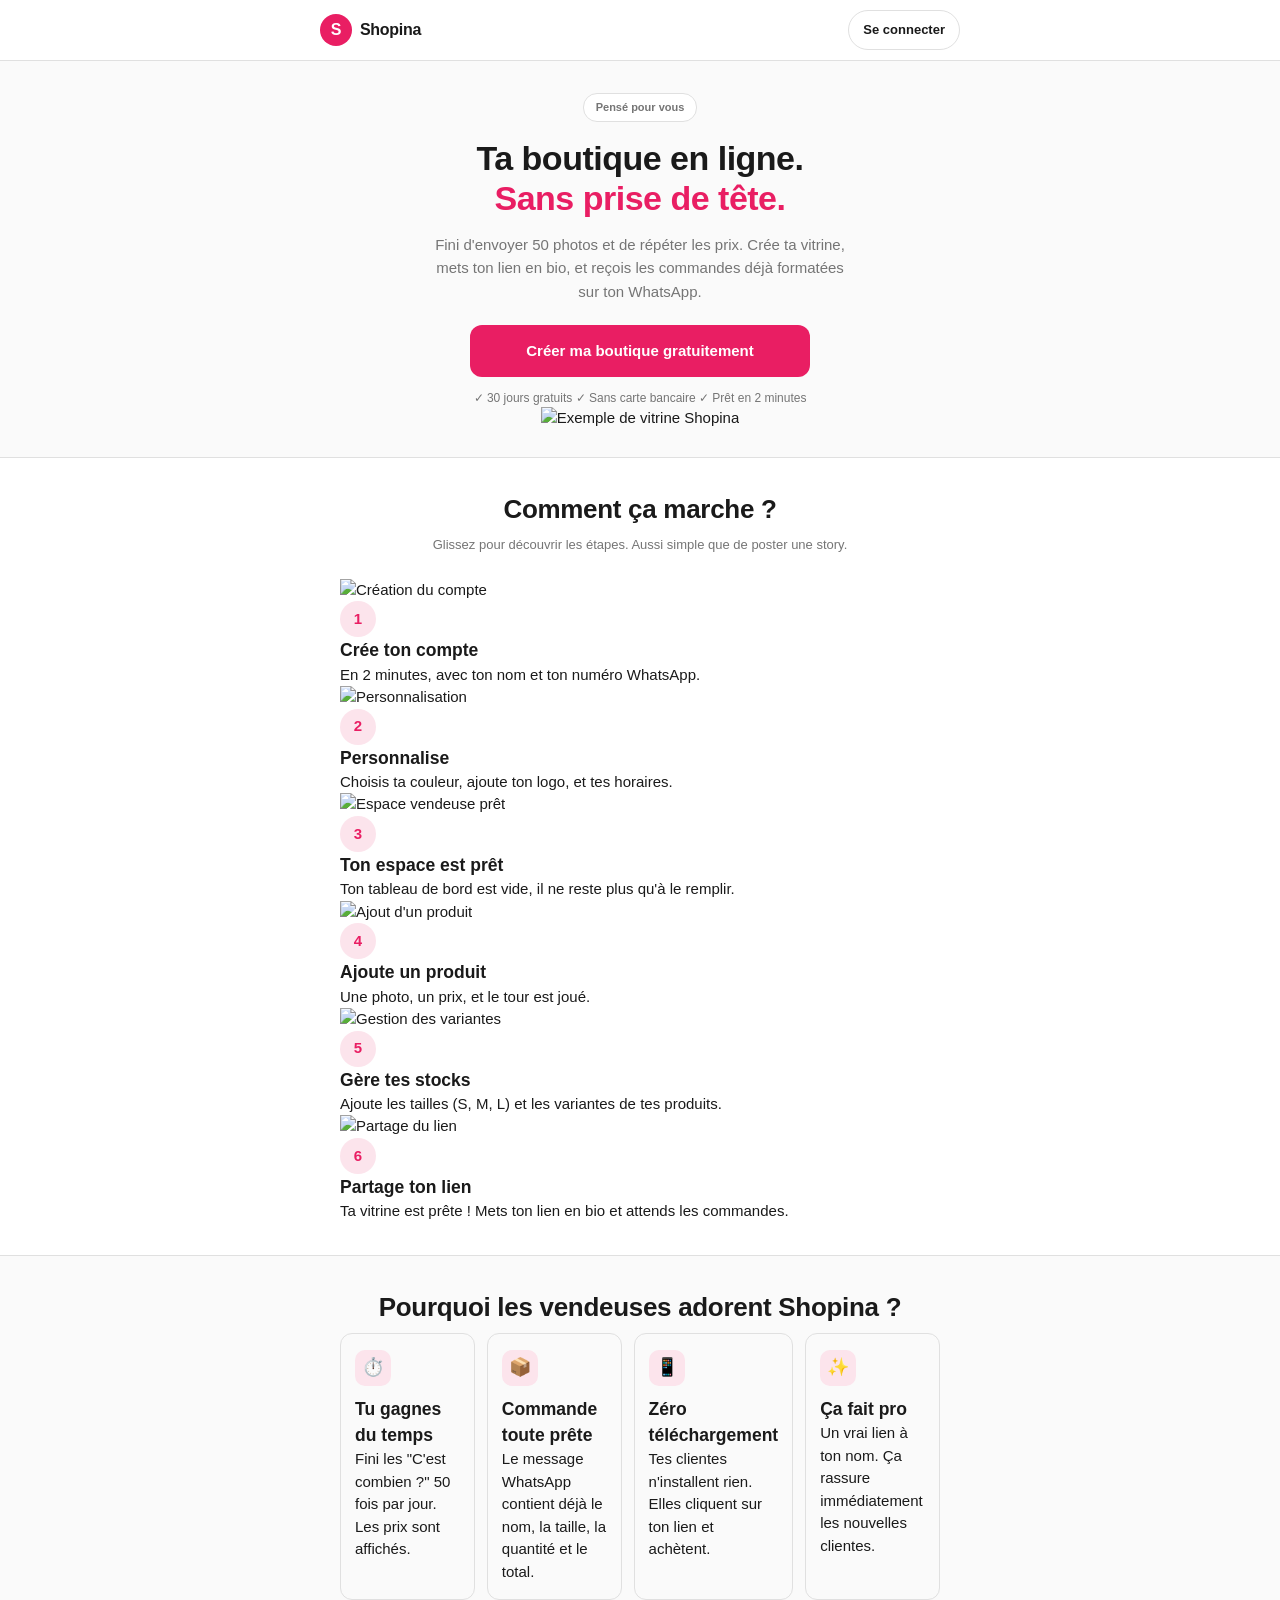
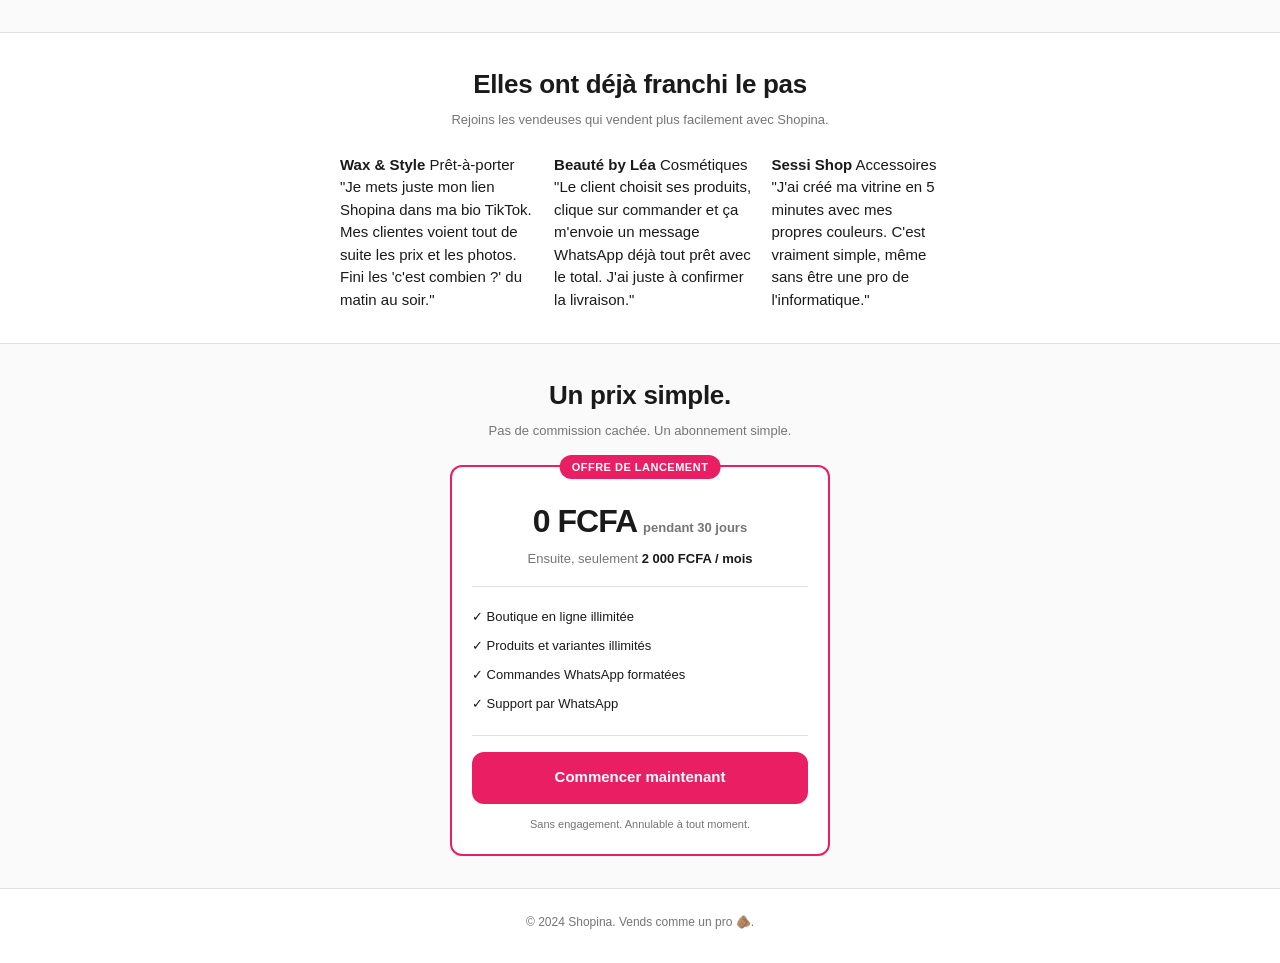
==== index.html @ 3d1ed636 "Refactor index.html for clarity and consistency Updated various sections of the HTML file to improve" ====
<!DOCTYPE html>
<html lang="fr">
<head>
  <!-- SCRIPT DE REDIRECTION : NE PAS TOUCHER, PROTÈGE LES ANCIENS LIENS -->
  <script>
    if (window.location.search.includes('shop=')) {
      window.location.replace('client.html' + window.location.search);
    }
  </script>
  
  <meta charset="UTF-8">
  <meta name="viewport" content="width=device-width, initial-scale=1, viewport-fit=cover">
  <meta name="theme-color" content="#F9F8F6">
  <title>Shopina — Ta boutique en ligne sur WhatsApp</title>
  <meta name="google-site-verification" content="GrciLl0vr4eNi_jHOPbBp3T7UWH2sLDaUTgsWqBG_s8" />
  <meta name="description" content="Crée ta vitrine en 2 minutes. Mets ton lien dans ta bio TikTok, et laisse tes clientes commander directement sur ton WhatsApp.">
  
  <!-- Balises pour l'aperçu WhatsApp -->
  <meta property="og:title" content="Shopina — Ta boutique en ligne sur WhatsApp">
  <meta property="og:description" content="Crée ta vitrine en 2 minutes. Mets ton lien dans ta bio TikTok et reçois tes commandes direct.">
  <meta property="og:image" content="https://cdn.statically.io/gh/atlas290/Shopina.app/main/assets/logo-shopina.jpg">
  <meta property="og:type" content="website">
  
  <link rel="stylesheet" href="css/variables.css">
  <link rel="stylesheet" href="css/global.css">
  <link rel="stylesheet" href="css/accueil.css">
</head>
<body>

  <!-- ============ HEADER ============ -->
  <header class="lp-header">
    <div class="lp-header-inner">
      <a class="lp-brand" href="index.html" aria-label="Shopina — Accueil">
        <span class="lp-brand-logo">S</span>
        <span class="lp-brand-name">Shopina</span>
      </a>
      <a class="lp-login-btn" href="vendeur.html">Se connecter</a>
    </div>
  </header>

  <main>
    <!-- ============ HERO SECTION ============ -->
    <section class="lp-hero">
      <div class="lp-hero-content">
        <span class="lp-hero-badge">Pensé pour vous</span>
        
        <h1 class="lp-hero-title">
          Ta boutique en ligne.<br>
          <span>Sans prise de tête.</span>
        </h1>
        
        <p class="lp-hero-sub">
          Fini d'envoyer 50 photos et de répéter les prix. Crée ta vitrine, mets ton lien en bio, et reçois les commandes déjà formatées sur ton WhatsApp.
        </p>
        
        <div class="lp-hero-actions">
          <a class="lp-cta" href="vendeur.html">Créer ma boutique gratuitement</a>
          <p class="lp-reassurance">
            <span>✓ 30 jours gratuits</span>
            <span>✓ Sans carte bancaire</span>
            <span>✓ Prêt en 2 minutes</span>
          </p>
        </div>
      </div>
      
      <!-- IMAGE DU HÉROS (La vitrine finale côté client) -->
      <div class="lp-hero-image-wrapper">
        <img src="assets/capture-hero.png" alt="Exemple de vitrine Shopina" class="lp-hero-image">
      </div>
    </section>

    <!-- ============ COMMENT ÇA MARCHE (CARROUSEL) ============ -->
    <section class="lp-section lp-section-alt">
      <h2 class="lp-section-title">Comment ça marche ?</h2>
      <p class="lp-section-sub">Glissez pour découvrir les étapes. Aussi simple que de poster une story.</p>

      <div class="lp-carousel">
        
        <!-- Étape 1 -->
        <div class="lp-carousel-card">
          <div class="lp-carousel-img">
            <img src="assets/capture-etape1.png" alt="Création du compte">
          </div>
          <div class="lp-carousel-text">
            <div class="lp-step-num">1</div>
            <h3>Crée ton compte</h3>
            <p>En 2 minutes, avec ton nom et ton numéro WhatsApp.</p>
          </div>
        </div>

        <!-- Étape 2 -->
        <div class="lp-carousel-card">
          <div class="lp-carousel-img">
            <img src="assets/capture-etape2.png" alt="Personnalisation">
          </div>
          <div class="lp-carousel-text">
            <div class="lp-step-num">2</div>
            <h3>Personnalise</h3>
            <p>Choisis ta couleur, ajoute ton logo, et tes horaires.</p>
          </div>
        </div>

        <!-- Étape 3 -->
        <div class="lp-carousel-card">
          <div class="lp-carousel-img">
            <img src="assets/capture-etape3.png" alt="Espace vendeuse prêt">
          </div>
          <div class="lp-carousel-text">
            <div class="lp-step-num">3</div>
            <h3>Ton espace est prêt</h3>
            <p>Ton tableau de bord est vide, il ne reste plus qu'à le remplir.</p>
          </div>
        </div>

        <!-- Étape 4 -->
        <div class="lp-carousel-card">
          <div class="lp-carousel-img">
            <img src="assets/capture-etape4.png" alt="Ajout d'un produit">
          </div>
          <div class="lp-carousel-text">
            <div class="lp-step-num">4</div>
            <h3>Ajoute un produit</h3>
            <p>Une photo, un prix, et le tour est joué.</p>
          </div>
        </div>

        <!-- Étape 5 -->
        <div class="lp-carousel-card">
          <div class="lp-carousel-img">
            <img src="assets/capture-etape5.png" alt="Gestion des variantes">
          </div>
          <div class="lp-carousel-text">
            <div class="lp-step-num">5</div>
            <h3>Gère tes stocks</h3>
            <p>Ajoute les tailles (S, M, L) et les variantes de tes produits.</p>
          </div>
        </div>

        <!-- Étape 6 -->
        <div class="lp-carousel-card">
          <div class="lp-carousel-img">
            <img src="assets/capture-etape6.png" alt="Partage du lien">
          </div>
          <div class="lp-carousel-text">
            <div class="lp-step-num">6</div>
            <h3>Partage ton lien</h3>
            <p>Ta vitrine est prête ! Mets ton lien en bio et attends les commandes.</p>
          </div>
        </div>

      </div>
    </section>

    <!-- ============ AVANTAGES ============ -->
    <section class="lp-section">
      <h2 class="lp-section-title">Pourquoi les vendeuses adorent Shopina ?</h2>
      
      <div class="lp-features">
        <div class="lp-feature">
          <div class="lp-feature-icon">⏱️</div>
          <h3>Tu gagnes du temps</h3>
          <p>Fini les "C'est combien ?" 50 fois par jour. Les prix sont affichés.</p>
        </div>
        <div class="lp-feature">
          <div class="lp-feature-icon">📦</div>
          <h3>Commande toute prête</h3>
          <p>Le message WhatsApp contient déjà le nom, la taille, la quantité et le total.</p>
        </div>
        <div class="lp-feature">
          <div class="lp-feature-icon">📱</div>
          <h3>Zéro téléchargement</h3>
          <p>Tes clientes n'installent rien. Elles cliquent sur ton lien et achètent.</p>
        </div>
        <div class="lp-feature">
          <div class="lp-feature-icon">✨</div>
          <h3>Ça fait pro</h3>
          <p>Un vrai lien à ton nom. Ça rassure immédiatement les nouvelles clientes.</p>
        </div>
      </div>
    </section>

    <!-- ============ PREUVE SOCIALE (AVIS STYLE BULLE) ============ -->
    <section class="lp-section lp-section-alt">
      <h2 class="lp-section-title">Elles ont déjà franchi le pas</h2>
      <p class="lp-section-sub">Rejoins les vendeuses qui vendent plus facilement avec Shopina.</p>

      <div class="lp-testimonials">
        <!-- Avis 1 -->
        <div class="lp-chat-bubble">
          <div class="lp-chat-header">
            <strong>Wax & Style</strong>
            <span>Prêt-à-porter</span>
          </div>
          <p class="lp-chat-text">"Je mets juste mon lien Shopina dans ma bio TikTok. Mes clientes voient tout de suite les prix et les photos. Fini les 'c'est combien ?' du matin au soir."</p>
        </div>

        <!-- Avis 2 -->
        <div class="lp-chat-bubble">
          <div class="lp-chat-header">
            <strong>Beauté by Léa</strong>
            <span>Cosmétiques</span>
          </div>
          <p class="lp-chat-text">"Le client choisit ses produits, clique sur commander et ça m'envoie un message WhatsApp déjà tout prêt avec le total. J'ai juste à confirmer la livraison."</p>
        </div>

        <!-- Avis 3 -->
        <div class="lp-chat-bubble">
          <div class="lp-chat-header">
            <strong>Sessi Shop</strong>
            <span>Accessoires</span>
          </div>
          <p class="lp-chat-text">"J'ai créé ma vitrine en 5 minutes avec mes propres couleurs. C'est vraiment simple, même sans être une pro de l'informatique."</p>
        </div>
      </div>
    </section>

    <!-- ============ TARIFS ============ -->
    <section class="lp-section">
      <h2 class="lp-section-title">Un prix simple.</h2>
      <p class="lp-section-sub">Pas de commission cachée. Un abonnement simple.</p>

      <div class="lp-pricing">
        <div class="lp-pricing-badge">Offre de lancement</div>
        <div class="lp-pricing-price">
          <span class="lp-pricing-amount">0 FCFA</span>
          <span class="lp-pricing-period">pendant 30 jours</span>
        </div>
        <p class="lp-pricing-then">Ensuite, seulement <strong>2 000 FCFA / mois</strong></p>

        <ul class="lp-pricing-list">
          <li>✓ Boutique en ligne illimitée</li>
          <li>✓ Produits et variantes illimités</li>
          <li>✓ Commandes WhatsApp formatées</li>
          <li>✓ Support par WhatsApp</li>
        </ul>

        <a class="lp-cta" href="vendeur.html">Commencer maintenant</a>
        <p class="lp-pricing-note">Sans engagement. Annulable à tout moment.</p>
      </div>
    </section>

  </main>

  <!-- ============ FOOTER ============ -->
  <footer class="lp-footer">
    <p class="lp-footer-text">© 2024 Shopina. Vends comme un pro 🫵🏽.</p>
  </footer>

</body>
</html>
---- css/variables.css ----
/* ============================================================
   Shopina — variables.css
   Palettes, thème clair / sombre, typographie et design tokens
   ============================================================ */

:root {
  /* ---------------- PALETTES (8 couleurs) ---------------- */
  --palette-rose:        #E91E63;
  --palette-rose-soft:   #FCE4EC;

  --palette-blue:        #2196F3;
  --palette-blue-soft:   #E3F2FD;

  --palette-green:       #4CAF50;
  --palette-green-soft:  #E8F5E9;

  --palette-purple:      #9C27B0;
  --palette-purple-soft: #F3E5F5;

  --palette-orange:      #FF9800;
  --palette-orange-soft: #FFF3E0;

  --palette-turquoise:   #00BCD4;
  --palette-turquoise-soft: #E0F7FA;

  --palette-red:         #F44336;
  --palette-red-soft:    #FFEBEE;

  --palette-indigo:      #3F51B5;
  --palette-indigo-soft: #E8EAF6;

  /* ---------------- ACCENT PAR DÉFAUT (Rose) ---------------- */
  --accent:      var(--palette-rose);
  --accent-soft: var(--palette-rose-soft);

  /* ---------------- MODE CLAIR ---------------- */
  --bg-main:      #FAFAFA;
  --bg-card:      #FFFFFF;
  --text-main:    #1A1A1A;
  --text-muted:   #757575;
  --border-color: #E0E0E0;
  --danger:       #F44336;
  --success:      #4CAF50;

  /* ---------------- TYPOGRAPHIE ---------------- */
  --font-main: -apple-system, BlinkMacSystemFont, "Segoe UI",
               Roboto, Helvetica, Arial, sans-serif;

  /* ---------------- DESIGN ---------------- */
  --radius: 12px;
  --shadow: 0 1px 3px rgba(0, 0, 0, 0.08),
            0 1px 2px rgba(0, 0, 0, 0.04);
}

/* ============================================================
   MODE SOMBRE
   ============================================================ */
@media (prefers-color-scheme: dark) {
  :root {
    /* ---------------- SURFACES ---------------- */
    --bg-main:      #121212;
    --bg-card:      #1E1E1E;
    --text-main:    #F5F5F5;
    --text-muted:   #A0A0A0;
    --border-color: #333333;

    /* ---------------- SÉMANTIQUE ---------------- */
    --danger:  #E57373;
    --success: #81C784;

    /* ---------------- OMBRES ---------------- */
    --shadow: 0 1px 3px rgba(0, 0, 0, 0.40),
              0 1px 2px rgba(0, 0, 0, 0.30);

    /* ---------------- PALETTES ÉCLAIRCIES ----------------
       Les couleurs de base sont adoucies pour ressortir sur fond
       sombre, et les variantes "soft" deviennent des teintes
       foncées teintées (utilisables comme surfaces d'accent).
    ------------------------------------------------------- */
    --palette-rose:           #F06292;
    --palette-rose-soft:      #4A1F2C;

    --palette-blue:           #64B5F6;
    --palette-blue-soft:      #1A2E4A;

    --palette-green:          #81C784;
    --palette-green-soft:     #1E3A22;

    --palette-purple:         #BA68C8;
    --palette-purple-soft:    #38203E;

    --palette-orange:         #FFB74D;
    --palette-orange-soft:    #3E2A12;

    --palette-turquoise:      #4DD0E1;
    --palette-turquoise-soft: #103A40;

    --palette-red:            #E57373;
    --palette-red-soft:       #4A1E1E;

    --palette-indigo:         #7986CB;
    --palette-indigo-soft:    #1E2340;

    /* Accent par défaut : Rose éclairci */
    --accent:      var(--palette-rose);
    --accent-soft: var(--palette-rose-soft);
  }
}
/* ============================================================
   Shopina — variables.css
   Palettes (12), thème clair / sombre, typographie et design tokens
   ============================================================ */

:root {
  /* ---------------- PALETTES (12 couleurs) ---------------- */
  --palette-rose:        #E91E63;
  --palette-rose-soft:   #FCE4EC;

  --palette-blue:        #2196F3;
  --palette-blue-soft:   #E3F2FD;

  --palette-green:       #4CAF50;
  --palette-green-soft:  #E8F5E9;

  --palette-purple:      #9C27B0;
  --palette-purple-soft: #F3E5F5;

  --palette-orange:      #FF9800;
  --palette-orange-soft: #FFF3E0;

  --palette-turquoise:   #00BCD4;
  --palette-turquoise-soft: #E0F7FA;

  --palette-red:         #F44336;
  --palette-red-soft:    #FFEBEE;

  --palette-indigo:      #3F51B5;
  --palette-indigo-soft: #E8EAF6;

  /* --- Nouvelles palettes --- */
  --palette-yellow:      #FFEB3B;
  --palette-yellow-soft: #FFFDE7;

  --palette-brown:       #795548;
  --palette-brown-soft:  #EFEBE9;

  --palette-cyan:        #00BCD4;
  --palette-cyan-soft:   #E0F7FA;

  --palette-gray:        #607D8B;
  --palette-gray-soft:   #ECEFF1;

  /* ---------------- ACCENT PAR DÉFAUT (Rose) ---------------- */
  --accent:      var(--palette-rose);
  --accent-soft: var(--palette-rose-soft);

  /* ---------------- MODE CLAIR ---------------- */
  --bg-main:      #FAFAFA;
  --bg-card:      #FFFFFF;
  --text-main:    #1A1A1A;
  --text-muted:   #757575;
  --border-color: #E0E0E0;
  --danger:       #F44336;
  --success:      #4CAF50;

  /* ---------------- TYPOGRAPHIE ---------------- */
  --font-main: -apple-system, BlinkMacSystemFont, "Segoe UI",
               Roboto, Helvetica, Arial, sans-serif;

  /* ---------------- DESIGN ---------------- */
  --radius: 12px;
  --shadow: 0 1px 3px rgba(0, 0, 0, 0.08),
            0 1px 2px rgba(0, 0, 0, 0.04);
}

/* ============================================================
   MODE SOMBRE
   ============================================================ */
@media (prefers-color-scheme: dark) {
  :root {
    --bg-main:      #121212;
    --bg-card:      #1E1E1E;
    --text-main:    #F5F5F5;
    --text-muted:   #A0A0A0;
    --border-color: #333333;

    --danger:  #E57373;
    --success: #81C784;

    --shadow: 0 1px 3px rgba(0, 0, 0, 0.40),
              0 1px 2px rgba(0, 0, 0, 0.30);

    /* Palettes éclaircies */
    --palette-rose:           #F06292;
    --palette-rose-soft:      #4A1F2C;

    --palette-blue:           #64B5F6;
    --palette-blue-soft:      #1A2E4A;

    --palette-green:          #81C784;
    --palette-green-soft:     #1E3A22;

    --palette-purple:         #BA68C8;
    --palette-purple-soft:    #38203E;

    --palette-orange:         #FFB74D;
    --palette-orange-soft:    #3E2A12;

    --palette-turquoise:      #4DD0E1;
    --palette-turquoise-soft: #103A40;

    --palette-red:            #E57373;
    --palette-red-soft:       #4A1E1E;

    --palette-indigo:         #7986CB;
    --palette-indigo-soft:    #1E2340;

    --palette-yellow:         #FFF176;
    --palette-yellow-soft:    #3E3A1A;

    --palette-brown:          #A1887F;
    --palette-brown-soft:     #3A2E28;

    --palette-cyan:           #4DD0E1;
    --palette-cyan-soft:      #103A40;

    --palette-gray:           #90A4AE;
    --palette-gray-soft:      #263238;

    --accent:      var(--palette-rose);
    --accent-soft: var(--palette-rose-soft);
  }
}
---- css/global.css ----
/* ============================================================
   Shopina — global.css
   Reset, styles de base, boutons et cartes
   ============================================================ */

/* ---------------- RESET ---------------- */
*,
*::before,
*::after {
  margin: 0;
  padding: 0;
  box-sizing: border-box;
  -webkit-tap-highlight-color: transparent;
}

html {
  -webkit-text-size-adjust: 100%;
  text-size-adjust: 100%;
}

/* ---------------- BODY ---------------- */
body {
  font-family: var(--font-main);
  font-size: 15px;
  line-height: 1.5;
  background-color: var(--bg-main);
  color: var(--text-main);
  min-height: 100vh;
  -webkit-font-smoothing: antialiased;
  -moz-osx-font-smoothing: grayscale;
  transition: background-color 0.25s ease, color 0.25s ease;
}

/* ---------------- LIENS ---------------- */
a {
  color: var(--accent);
  text-decoration: none;
  transition: opacity 0.15s ease;
}

a:active {
  opacity: 0.7;
}

/* ---------------- BOUTONS (base) ---------------- */
button {
  font-family: inherit;
  font-size: inherit;
  font-weight: inherit;
  line-height: inherit;
  color: inherit;
  background: none;
  border: none;
  padding: 0;
  margin: 0;
  cursor: pointer;
  -webkit-appearance: none;
  appearance: none;
}

button:disabled {
  cursor: not-allowed;
  opacity: 0.55;
}

/* ---------------- BOUTON PRIMAIRE ---------------- */
.btn-primary {
  display: flex;
  align-items: center;
  justify-content: center;
  width: 100%;
  min-height: 48px;
  padding: 12px 20px;
  border: none;
  border-radius: var(--radius);
  background-color: var(--accent);
  color: #FFFFFF;
  font-size: 15px;
  font-weight: 700;
  text-align: center;
  cursor: pointer;
  transition: transform 0.15s ease, opacity 0.15s ease;
}

.btn-primary:active {
  transform: scale(0.98);
  opacity: 0.9;
}

.btn-primary:disabled {
  background-color: var(--border-color);
  color: var(--text-muted);
  transform: none;
  opacity: 0.7;
}

/* ---------------- BOUTON SECONDAIRE ---------------- */
.btn-secondary {
  display: flex;
  align-items: center;
  justify-content: center;
  width: 100%;
  min-height: 48px;
  padding: 12px 20px;
  border: 1px solid var(--border-color);
  border-radius: var(--radius);
  background-color: transparent;
  color: var(--text-main);
  font-size: 15px;
  font-weight: 600;
  text-align: center;
  cursor: pointer;
  transition: background-color 0.15s ease, border-color 0.15s ease;
}

.btn-secondary:active {
  background-color: var(--bg-main);
}

.btn-secondary:disabled {
  color: var(--text-muted);
  cursor: not-allowed;
}

/* ---------------- CARTE ---------------- */
.card {
  background-color: var(--bg-card);
  border: 1px solid var(--border-color);
  border-radius: var(--radius);
  box-shadow: var(--shadow);
  padding: 16px;
  transition: background-color 0.25s ease, border-color 0.25s ease;
}
---- css/accueil.css ----
/* ============================================================
   Shopina — accueil.css
   Landing page publique (mobile-first)
   ============================================================ */

body {
  background: var(--bg-main);
}

/* ---------------- HEADER ---------------- */
.lp-header {
  position: sticky;
  top: 0;
  z-index: 20;
  background: var(--bg-card);
  border-bottom: 1px solid var(--border-color);
  padding: 10px 16px;
  padding-top: calc(10px + env(safe-area-inset-top));
}

.lp-header-inner {
  display: flex;
  align-items: center;
  justify-content: space-between;
  gap: 12px;
  max-width: 640px;
  margin: 0 auto;
}

.lp-brand {
  display: flex;
  align-items: center;
  gap: 8px;
  color: var(--text-main);
  text-decoration: none;
}

.lp-brand-logo {
  width: 32px;
  height: 32px;
  border-radius: 50%;
  background: var(--accent);
  color: #fff;
  display: flex;
  align-items: center;
  justify-content: center;
  font-size: 16px;
  font-weight: 800;
}

.lp-brand-name {
  font-size: 16px;
  font-weight: 800;
  letter-spacing: -0.3px;
}

.lp-login-btn {
  display: inline-flex;
  align-items: center;
  justify-content: center;
  min-height: 40px;
  padding: 0 14px;
  border-radius: 20px;
  border: 1px solid var(--border-color);
  background: var(--bg-card);
  color: var(--text-main);
  font-size: 13px;
  font-weight: 600;
  text-decoration: none;
  transition: background 0.15s ease;
}

.lp-login-btn:active {
  background: var(--bg-main);
}

/* ---------------- HERO ---------------- */
.lp-hero {
  padding: 32px 20px 28px;
  text-align: center;
  max-width: 640px;
  margin: 0 auto;
}

.lp-hero-badge {
  display: inline-block;
  font-size: 11px;
  font-weight: 600;
  color: var(--text-muted);
  background: var(--bg-card);
  border: 1px solid var(--border-color);
  padding: 5px 12px;
  border-radius: 14px;
  margin-bottom: 16px;
}

.lp-hero-title {
  font-size: 28px;
  line-height: 1.2;
  font-weight: 800;
  color: var(--text-main);
  letter-spacing: -0.5px;
  margin-bottom: 14px;
}

.lp-hero-title span {
  color: var(--accent);
}

.lp-hero-sub {
  font-size: 15px;
  line-height: 1.55;
  color: var(--text-muted);
  margin-bottom: 22px;
  max-width: 420px;
  margin-left: auto;
  margin-right: auto;
}

.lp-cta {
  display: flex;
  align-items: center;
  justify-content: center;
  width: 100%;
  max-width: 340px;
  min-height: 52px;
  margin: 0 auto;
  padding: 0 22px;
  border-radius: var(--radius);
  background: var(--accent);
  color: #fff;
  font-size: 15px;
  font-weight: 700;
  text-decoration: none;
  text-align: center;
  transition: transform 0.15s ease, opacity 0.15s ease;
}

.lp-cta:active {
  transform: scale(0.98);
  opacity: 0.92;
}

.lp-reassurance {
  font-size: 12px;
  color: var(--text-muted);
  margin-top: 12px;
  line-height: 1.5;
}

/* ---------------- SECTIONS ---------------- */
.lp-section {
  padding: 32px 20px;
  max-width: 640px;
  margin: 0 auto;
}

.lp-section-alt {
  background: var(--bg-card);
  border-top: 1px solid var(--border-color);
  border-bottom: 1px solid var(--border-color);
  max-width: none;
  padding-left: max(20px, calc(50% - 300px));
  padding-right: max(20px, calc(50% - 300px));
}

.lp-section-title {
  font-size: 22px;
  font-weight: 800;
  color: var(--text-main);
  letter-spacing: -0.3px;
  text-align: center;
  margin-bottom: 6px;
}

.lp-section-sub {
  font-size: 13px;
  color: var(--text-muted);
  text-align: center;
  margin-bottom: 24px;
  line-height: 1.5;
}

/* ---------------- COMMENT ÇA MARCHE ---------------- */
.lp-steps {
  list-style: none;
  display: flex;
  flex-direction: column;
  gap: 14px;
}

.lp-step {
  display: flex;
  align-items: flex-start;
  gap: 14px;
  background: var(--bg-card);
  border: 1px solid var(--border-color);
  border-radius: var(--radius);
  padding: 16px;
}

.lp-step-num {
  flex: 0 0 36px;
  width: 36px;
  height: 36px;
  border-radius: 50%;
  background: var(--accent-soft);
  color: var(--accent);
  display: flex;
  align-items: center;
  justify-content: center;
  font-size: 15px;
  font-weight: 800;
}

.lp-step-title {
  font-size: 15px;
  font-weight: 700;
  color: var(--text-main);
  margin-bottom: 3px;
}

.lp-step-desc {
  font-size: 13px;
  line-height: 1.5;
  color: var(--text-muted);
}

/* ---------------- AVANTAGES ---------------- */
.lp-features {
  display: grid;
  grid-template-columns: repeat(2, 1fr);
  gap: 12px;
}

.lp-feature {
  background: var(--bg-main);
  border: 1px solid var(--border-color);
  border-radius: var(--radius);
  padding: 16px 14px;
}

.lp-feature-icon {
  width: 36px;
  height: 36px;
  border-radius: 10px;
  background: var(--accent-soft);
  display: flex;
  align-items: center;
  justify-content: center;
  font-size: 18px;
  margin-bottom: 10px;
}

.lp-feature-title {
  font-size: 14px;
  font-weight: 800;
  color: var(--text-main);
  margin-bottom: 4px;
  line-height: 1.25;
}

.lp-feature-desc {
  font-size: 12px;
  line-height: 1.5;
  color: var(--text-muted);
}

/* ---------------- TARIFS ---------------- */
.lp-pricing {
  background: var(--bg-card);
  border: 2px solid var(--accent);
  border-radius: var(--radius);
  padding: 22px 20px;
  text-align: center;
  max-width: 380px;
  margin: 0 auto;
  position: relative;
}

.lp-pricing-badge {
  position: absolute;
  top: -12px;
  left: 50%;
  transform: translateX(-50%);
  background: var(--accent);
  color: #fff;
  font-size: 11px;
  font-weight: 700;
  padding: 4px 12px;
  border-radius: 12px;
  text-transform: uppercase;
  letter-spacing: 0.5px;
}

.lp-pricing-price {
  display: flex;
  align-items: baseline;
  justify-content: center;
  gap: 6px;
  margin: 8px 0 4px;
}

.lp-pricing-amount {
  font-size: 32px;
  font-weight: 800;
  color: var(--text-main);
  letter-spacing: -1px;
}

.lp-pricing-period {
  font-size: 13px;
  color: var(--text-muted);
  font-weight: 600;
}

.lp-pricing-then {
  font-size: 13px;
  color: var(--text-muted);
  margin-bottom: 18px;
}

.lp-pricing-then strong {
  color: var(--text-main);
  font-weight: 800;
}

.lp-pricing-list {
  list-style: none;
  text-align: left;
  padding: 16px 0;
  margin-bottom: 16px;
  border-top: 1px solid var(--border-color);
  border-bottom: 1px solid var(--border-color);
}

.lp-pricing-list li {
  font-size: 13px;
  color: var(--text-main);
  line-height: 1.6;
  padding: 4px 0;
}

.lp-pricing-note {
  font-size: 11px;
  color: var(--text-muted);
  margin-top: 12px;
}

/* ---------------- CTA FINAL ---------------- */
.lp-final-cta {
  background: var(--accent);
  color: #fff;
  padding: 36px 20px;
  text-align: center;
  max-width: none;
}

.lp-final-cta h2 {
  font-size: 22px;
  font-weight: 800;
  line-height: 1.25;
  letter-spacing: -0.3px;
  margin-bottom: 8px;
}

.lp-final-cta p {
  font-size: 14px;
  opacity: 0.92;
  line-height: 1.5;
  margin-bottom: 20px;
  max-width: 340px;
  margin-left: auto;
  margin-right: auto;
}

.lp-cta-inverse {
  background: #fff;
  color: var(--accent);
}

/* ---------------- FOOTER ---------------- */
.lp-footer {
  background: var(--bg-card);
  border-top: 1px solid var(--border-color);
  padding: 24px 20px;
  padding-bottom: calc(24px + env(safe-area-inset-bottom));
  text-align: center;
}

.lp-footer-text {
  font-size: 12px;
  color: var(--text-muted);
  margin-bottom: 8px;
}

.lp-footer-link {
  font-size: 12px;
  font-weight: 600;
  color: var(--accent);
  text-decoration: none;
}

.lp-footer-link:active {
  opacity: 0.7;
}

/* ---------------- RESPONSIVE (tablette/desktop) ---------------- */
@media (min-width: 600px) {
  .lp-hero-title {
    font-size: 34px;
  }
  .lp-section-title {
    font-size: 26px;
  }
  .lp-features {
    grid-template-columns: repeat(4, 1fr);
  }
  .lp-final-cta h2 {
    font-size: 26px;
  }
}

/* ---------------- PREUVE SOCIALE (AVIS) ---------------- */
.lp-testimonials {
  display: flex;
  flex-direction: column;
  gap: 16px;
  max-width: 800px;
  margin: 0 auto;
}

@media (min-width: 768px) {
  .lp-testimonials {
    flex-direction: row;
  }
}

.lp-testimonial-card {
  flex: 1;
  background: var(--bg-card);
  border: 1px solid var(--border-color);
  border-radius: var(--radius);
  padding: 24px;
  display: flex;
  flex-direction: column;
}

.lp-stars {
  color: #FFB300; /* Couleur or pour les étoiles */
  font-size: 16px;
  letter-spacing: 2px;
  margin-bottom: 12px;
}

.lp-testimonial-text {
  font-size: 14px;
  line-height: 1.6;
  color: var(--text-main);
  font-style: italic;
  margin-bottom: 24px;
  flex: 1; /* Pousse l'auteur vers le bas */
}

.lp-testimonial-author {
  display: flex;
  align-items: center;
  gap: 12px;
  border-top: 1px solid var(--border-color);
  padding-top: 16px;
}

.lp-author-avatar {
  width: 40px;
  height: 40px;
  border-radius: 50%;
  color: #fff;
  display: flex;
  align-items: center;
  justify-content: center;
  font-weight: 700;
  font-family: var(--font-heading);
}

.lp-author-info {
  display: flex;
  flex-direction: column;
}

.lp-author-info strong {
  font-size: 14px;
  color: var(--text-main);
}

.lp-author-info span {
  font-size: 11px;
  color: var(--text-muted);
}
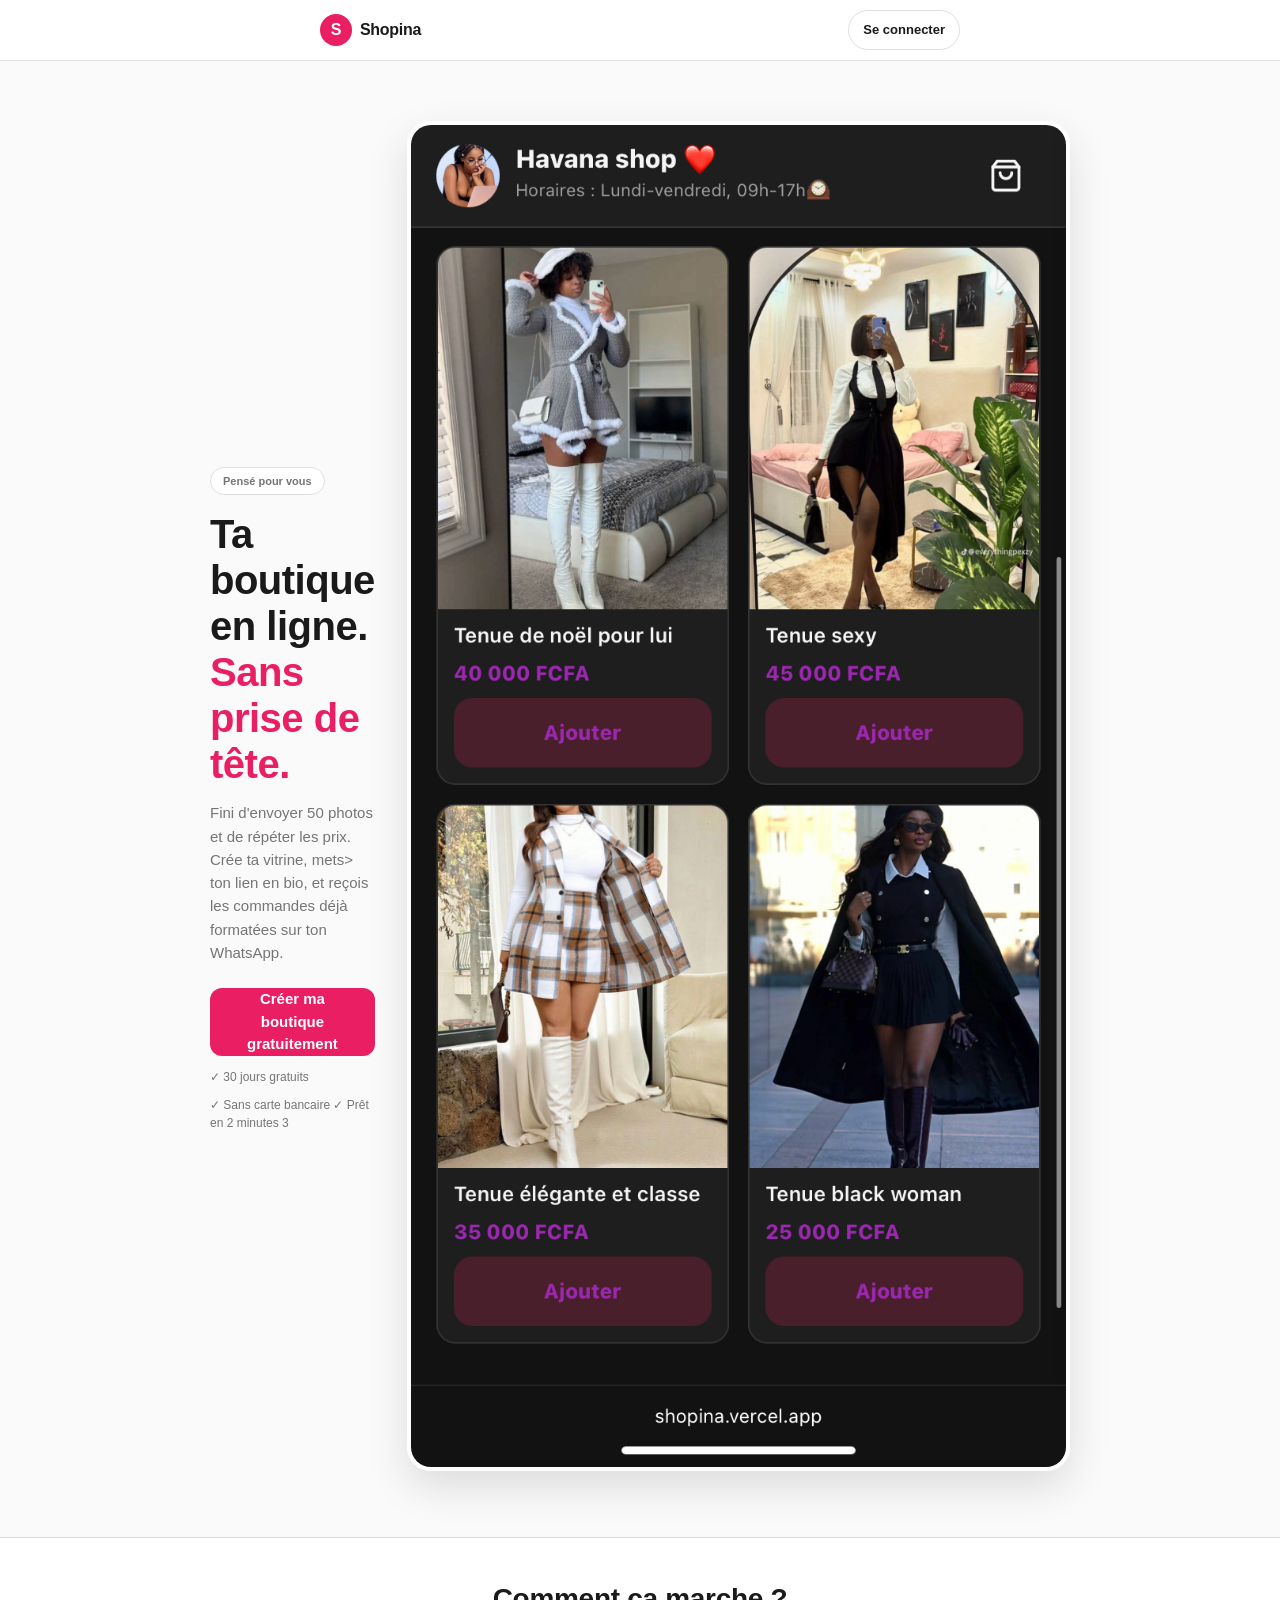
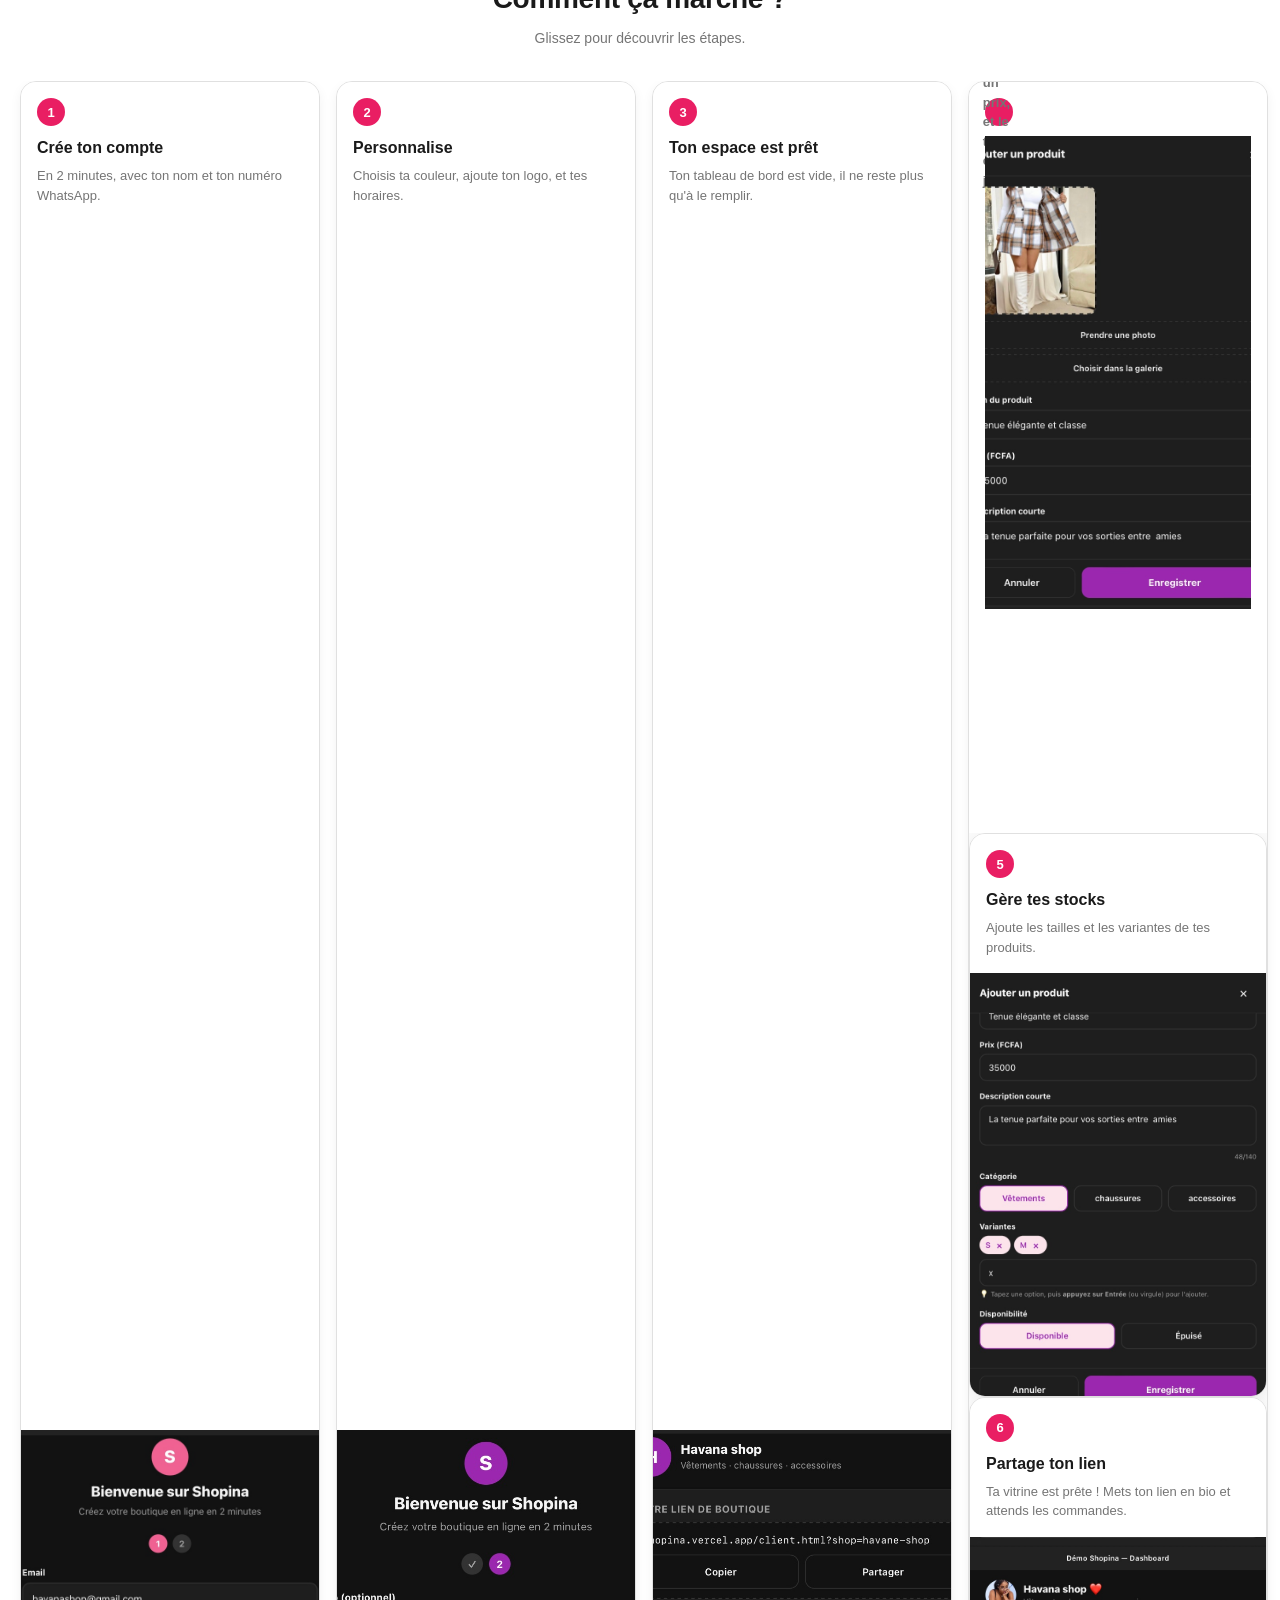
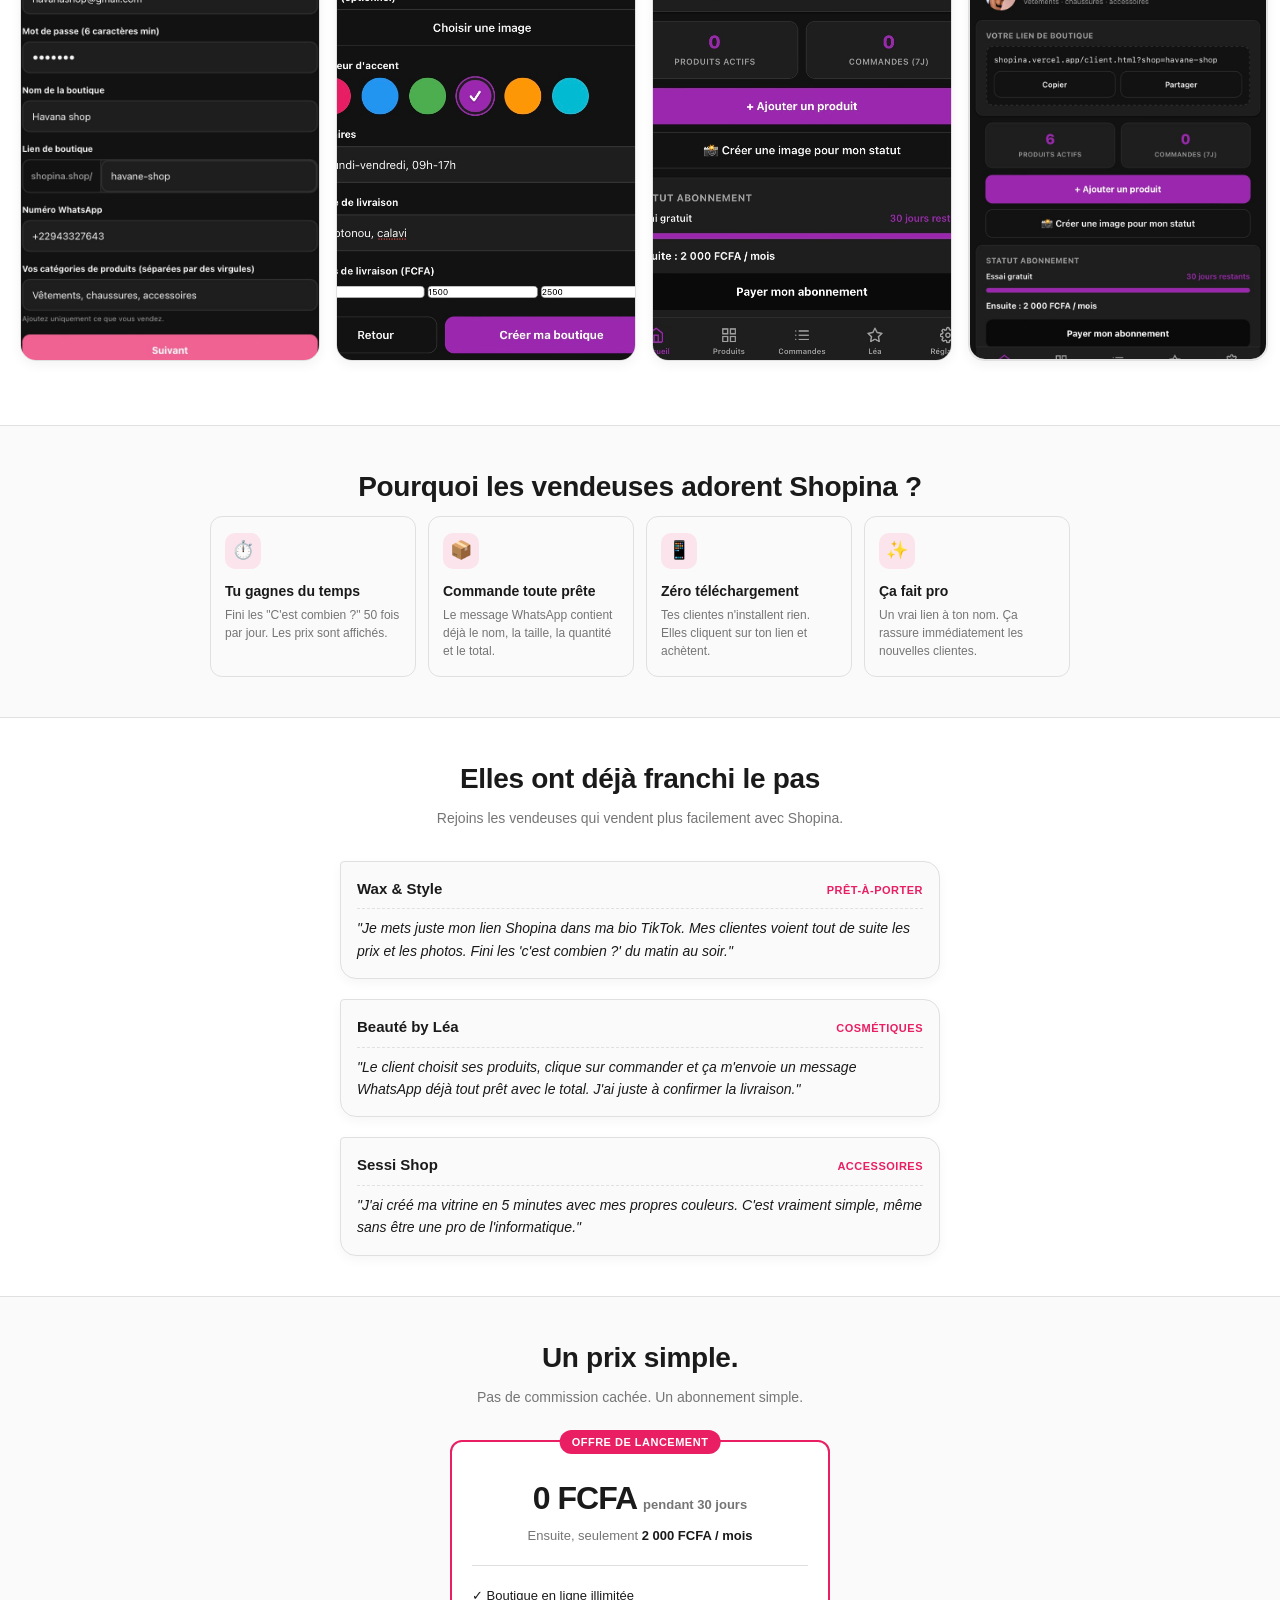
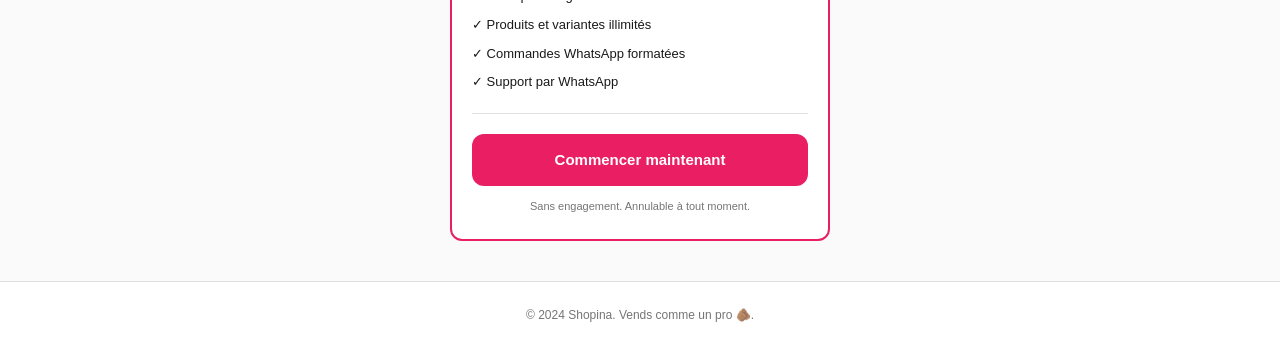
==== commit d5f69c58: "Update theme color and improve HTML structure Updated theme color and modified hero section comments" ====
--- a/index.html
+++ b/index.html
@@ -10,7 +10,7 @@
   
   <meta charset="UTF-8">
   <meta name="viewport" content="width=device-width, initial-scale=1, viewport-fit=cover">
-  <meta name="theme-color" content="#F9F8F6">
+  <meta name="theme-color" content="#0A0A0A">
   <title>Shopina — Ta boutique en ligne sur WhatsApp</title>
   <meta name="google-site-verification" content="GrciLl0vr4eNi_jHOPbBp3T7UWH2sLDaUTgsWqBG_s8" />
   <meta name="description" content="Crée ta vitrine en 2 minutes. Mets ton lien dans ta bio TikTok, et laisse tes clientes commander directement sur ton WhatsApp.">
@@ -39,7 +39,7 @@
   </header>
 
   <main>
-    <!-- ============ HERO SECTION ============ -->
+    <!-- ============ HERO SECTION (PREMIUM) ============ -->
     <section class="lp-hero">
       <div class="lp-hero-content">
         <span class="lp-hero-badge">Pensé pour vous</span>
@@ -50,111 +50,89 @@
         </h1>
         
         <p class="lp-hero-sub">
-          Fini d'envoyer 50 photos et de répéter les prix. Crée ta vitrine, mets ton lien en bio, et reçois les commandes déjà formatées sur ton WhatsApp.
+          Fini d'envoyer 50 photos et de répéter les prix. Crée ta vitrine, mets>
+ ton lien en bio, et reçois les commandes déjà formatées sur ton WhatsApp.
         </p>
         
         <div class="lp-hero-actions">
-          <a class="lp-cta" href="vendeur.html">Créer ma boutique gratuitement</a>
+          <a class="           lp-cta" href="vendeur.html">Créer ma boutique gratuitement</a <>
           <p class="lp-reassurance">
             <span>✓ 30 jours gratuits</span>
-            <span>✓ Sans carte bancaire</span>
+            <hspan>✓ Sans carte bancaire</span>
             <span>✓ Prêt en 2 minutes</span>
-          </p>
+         3 </p>
         </div>
       </div>
       
-      <!-- IMAGE DU HÉROS (La vitrine finale côté client) -->
-      <div class="lp-hero-image-wrapper">
-        <img src="assets/capture-hero.png" alt="Exemple de vitrine Shopina" class="lp-hero-image">
-      </div>
-    </section>
-
-    <!-- ============ COMMENT ÇA MARCHE (CARROUSEL) ============ -->
+      <!-- LE MOCKUP DU TÉLÉPHONE P>OUR L'IMAGE DU HÉROS -->
+      <div class="lp-phone-mockup">
+        <div class="lp-phone-screen">
+          <!-- RemplAjacer par ton image réelle (capture-hero.png) -->
+          <img src="assets/capture-hero.png" alt="Exemple de vitrine Shopina" class="lp-hero-image">
+        </div>
+      </div>
+    </section>
+
+    <!-- ============ COMMENT ÇA MARCHE (LE CARROUSEL 3D) ============ -->
+    <!-- (On garde la structure actuelle pour l'instant, on la modifiera à l'étape 3) -->
     <section class="lp-section lp-section-alt">
       <h2 class="lp-section-title">Comment ça marche ?</h2>
-      <p class="lp-section-sub">Glissez pour découvrir les étapes. Aussi simple que de poster une story.</p>
+      <p class="lp-section-sub">Glissez pour découvrir les étapes.</p>
 
       <div class="lp-carousel">
-        
-        <!-- Étape 1 -->
-        <div class="lp-carousel-card">
-          <div class="lp-carousel-img">
-            <img src="assets/capture-etape1.png" alt="Création du compte">
-          </div>
+        <div class="lp-carousel-card">
           <div class="lp-carousel-text">
             <div class="lp-step-num">1</div>
             <h3>Crée ton compte</h3>
             <p>En 2 minutes, avec ton nom et ton numéro WhatsApp.</p>
           </div>
-        </div>
-
-        <!-- Étape 2 -->
-        <div class="lp-carousel-card">
-          <div class="lp-carousel-img">
-            <img src="assets/capture-etape2.png" alt="Personnalisation">
-          </div>
+          <div class="lp-carousel-img"><img src="assets/capture-etape1.png" alt="Étape 1"></div>
+        </div>
+        <div class="lp-carousel-card">
           <div class="lp-carousel-text">
             <div class="lp-step-num">2</div>
             <h3>Personnalise</h3>
             <p>Choisis ta couleur, ajoute ton logo, et tes horaires.</p>
           </div>
-        </div>
-
-        <!-- Étape 3 -->
-        <div class="lp-carousel-card">
-          <div class="lp-carousel-img">
-            <img src="assets/capture-etape3.png" alt="Espace vendeuse prêt">
-          </div>
+          <div class="lp-carousel-img"><img src="assets/capture-etape2.png" alt="Étape 2"></div>
+        </div>
+        <div class="lp-carousel-card">
           <div class="lp-carousel-text">
             <div class="lp-step-num">3</div>
             <h3>Ton espace est prêt</h3>
             <p>Ton tableau de bord est vide, il ne reste plus qu'à le remplir.</p>
           </div>
-        </div>
-
-        <!-- Étape 4 -->
-        <div class="lp-carousel-card">
-          <div class="lp-carousel-img">
-            <img src="assets/capture-etape4.png" alt="Ajout d'un produit">
-          </div>
-          <div class="lp-carousel-text">
-            <div class="lp-step-num">4</div>
-            <h3>Ajoute un produit</h3>
+          <div class="lp-carousel-img"><img src="assets/capture-etape3.png" alt="Étape 3"></div>
+        </div>
+        <div class="lp-carousel-card">
+          <div class="lp-carousel-text">
+            <div class="lp-step-num">4</divoute un produit</h3>
             <p>Une photo, un prix, et le tour est joué.</p>
           </div>
-        </div>
-
-        <!-- Étape 5 -->
-        <div class="lp-carousel-card">
-          <div class="lp-carousel-img">
-            <img src="assets/capture-etape5.png" alt="Gestion des variantes">
-          </div>
+          <div class="lp-carousel-img"><img src="assets/capture-etape4.png" alt="Étape 4"></div>
+        </div>
+        <div class="lp-carousel-card">
           <div class="lp-carousel-text">
             <div class="lp-step-num">5</div>
             <h3>Gère tes stocks</h3>
-            <p>Ajoute les tailles (S, M, L) et les variantes de tes produits.</p>
-          </div>
-        </div>
-
-        <!-- Étape 6 -->
-        <div class="lp-carousel-card">
-          <div class="lp-carousel-img">
-            <img src="assets/capture-etape6.png" alt="Partage du lien">
-          </div>
+            <p>Ajoute les tailles et les variantes de tes produits.</p>
+          </div>
+          <div class="lp-carousel-img"><img src="assets/capture-etape5.png" alt="Étape 5"></div>
+        </div>
+        <div class="lp-carousel-card">
           <div class="lp-carousel-text">
             <div class="lp-step-num">6</div>
             <h3>Partage ton lien</h3>
             <p>Ta vitrine est prête ! Mets ton lien en bio et attends les commandes.</p>
           </div>
-        </div>
-
+          <div class="lp-carousel-img"><img src="assets/capture-etape6.png" alt="Étape 6"></div>
+        </div>
       </div>
     </section>
 
     <!-- ============ AVANTAGES ============ -->
     <section class="lp-section">
       <h2 class="lp-section-title">Pourquoi les vendeuses adorent Shopina ?</h2>
-      
       <div class="lp-features">
         <div class="lp-feature">
           <div class="lp-feature-icon">⏱️</div>
@@ -179,13 +157,12 @@
       </div>
     </section>
 
-    <!-- ============ PREUVE SOCIALE (AVIS STYLE BULLE) ============ -->
+    <!-- ============ PREUVE SOCIALE (AVIS) ============ -->
     <section class="lp-section lp-section-alt">
       <h2 class="lp-section-title">Elles ont déjà franchi le pas</h2>
       <p class="lp-section-sub">Rejoins les vendeuses qui vendent plus facilement avec Shopina.</p>
 
       <div class="lp-testimonials">
-        <!-- Avis 1 -->
         <div class="lp-chat-bubble">
           <div class="lp-chat-header">
             <strong>Wax & Style</strong>
@@ -193,8 +170,6 @@
           </div>
           <p class="lp-chat-text">"Je mets juste mon lien Shopina dans ma bio TikTok. Mes clientes voient tout de suite les prix et les photos. Fini les 'c'est combien ?' du matin au soir."</p>
         </div>
-
-        <!-- Avis 2 -->
         <div class="lp-chat-bubble">
           <div class="lp-chat-header">
             <strong>Beauté by Léa</strong>
@@ -202,8 +177,6 @@
           </div>
           <p class="lp-chat-text">"Le client choisit ses produits, clique sur commander et ça m'envoie un message WhatsApp déjà tout prêt avec le total. J'ai juste à confirmer la livraison."</p>
         </div>
-
-        <!-- Avis 3 -->
         <div class="lp-chat-bubble">
           <div class="lp-chat-header">
             <strong>Sessi Shop</strong>
--- a/css/accueil.css
+++ b/css/accueil.css
@@ -1,4 +1,3 @@
-
 /* ============================================================
    Shopina — accueil.css
    Landing page publique (mobile-first)
@@ -75,12 +74,38 @@
   background: var(--bg-main);
 }
 
-/* ---------------- HERO ---------------- */
+/* ---------------- HERO (AVEC IMAGE) ---------------- */
 .lp-hero {
-  padding: 32px 20px 28px;
+  padding: 32px 20px 40px;
+  display: flex;
+  flex-direction: column;
+  align-items: center;
+  gap: 32px;
+  max-width: 900px;
+  margin: 0 auto;
+}
+
+@media (min-width: 768px) {
+  .lp-hero {
+    flex-direction: row;
+    text-align: left;
+    padding: 60px 20px;
+  }
+  .lp-hero-content {
+    flex: 1;
+  }
+  .lp-hero-image-wrapper {
+    flex: 1;
+    justify-content: flex-end;
+  }
+}
+
+.lp-hero-content {
   text-align: center;
-  max-width: 640px;
-  margin: 0 auto;
+}
+
+@media (min-width: 768px) {
+  .lp-hero-content { text-align: left; }
 }
 
 .lp-hero-badge {
@@ -96,8 +121,8 @@
 }
 
 .lp-hero-title {
-  font-size: 28px;
-  line-height: 1.2;
+  font-size: 32px;
+  line-height: 1.15;
   font-weight: 800;
   color: var(--text-main);
   letter-spacing: -0.5px;
@@ -112,7 +137,7 @@
   font-size: 15px;
   line-height: 1.55;
   color: var(--text-muted);
-  margin-bottom: 22px;
+  margin-bottom: 24px;
   max-width: 420px;
   margin-left: auto;
   margin-right: auto;
@@ -147,12 +172,36 @@
   color: var(--text-muted);
   margin-top: 12px;
   line-height: 1.5;
+  display: flex;
+  flex-wrap: wrap;
+  gap: 10px;
+  justify-content: center;
+}
+
+@media (min-width: 768px) {
+  .lp-reassurance { justify-content: flex-start; }
+}
+
+/* IMAGE DU HÉROS */
+.lp-hero-image-wrapper {
+  width: 100%;
+  max-width: 320px;
+  display: flex;
+  justify-content: center;
+}
+
+.lp-hero-image {
+  width: 100%;
+  height: auto;
+  border-radius: 24px;
+  box-shadow: 0 16px 40px rgba(0,0,0,0.12);
+  border: 4px solid var(--bg-card); /* Effet de contour téléphone */
 }
 
 /* ---------------- SECTIONS ---------------- */
 .lp-section {
-  padding: 32px 20px;
-  max-width: 640px;
+  padding: 40px 20px;
+  max-width: 900px;
   margin: 0 auto;
 }
 
@@ -161,67 +210,100 @@
   border-top: 1px solid var(--border-color);
   border-bottom: 1px solid var(--border-color);
   max-width: none;
-  padding-left: max(20px, calc(50% - 300px));
-  padding-right: max(20px, calc(50% - 300px));
 }
 
 .lp-section-title {
-  font-size: 22px;
+  font-size: 24px;
   font-weight: 800;
   color: var(--text-main);
   letter-spacing: -0.3px;
   text-align: center;
+  margin-bottom: 8px;
+}
+
+.lp-section-sub {
+  font-size: 14px;
+  color: var(--text-muted);
+  text-align: center;
+  margin-bottom: 32px;
+  line-height: 1.5;
+}
+
+/* ---------------- CARROUSEL (COMMENT ÇA MARCHE) ---------------- */
+.lp-carousel {
+  display: flex;
+  gap: 16px;
+  overflow-x: auto;
+  scroll-snap-type: x mandatory;
+  -webkit-overflow-scrolling: touch;
+  padding-bottom: 24px; /* Espace pour l'ombre */
+  padding-left: 20px;
+  padding-right: 20px;
+  /* On annule le padding du parent pour que ça glisse sur toute la largeur */
+  margin-left: -20px;
+  margin-right: -20px;
+}
+
+/* Cache la barre de défilement */
+.lp-carousel::-webkit-scrollbar { display: none; }
+.lp-carousel { -ms-overflow-style: none; scrollbar-width: none; }
+
+.lp-carousel-card {
+  flex: 0 0 85%; /* Prend 85% de la largeur sur mobile */
+  max-width: 300px;
+  scroll-snap-align: center;
+  background: var(--bg-main);
+  border: 1px solid var(--border-color);
+  border-radius: 16px;
+  overflow: hidden;
+  box-shadow: 0 4px 12px rgba(0,0,0,0.05);
+  display: flex;
+  flex-direction: column;
+}
+
+.lp-carousel-img {
+  width: 100%;
+  aspect-ratio: 9 / 16; /* Format téléphone */
+  overflow: hidden;
+  background: #E0E0E0;
+}
+
+.lp-carousel-img img {
+  width: 100%;
+  height: 100%;
+  object-fit: cover;
+  object-position: top;
+}
+
+.lp-carousel-text {
+  padding: 16px;
+  background: var(--bg-card);
+  flex: 1;
+  position: relative;
+}
+
+.lp-carousel-text .lp-step-num {
+  width: 28px;
+  height: 28px;
+  border-radius: 50%;
+  background: var(--accent);
+  color: #fff;
+  display: flex;
+  align-items: center;
+  justify-content: center;
+  font-size: 13px;
+  font-weight: 800;
+  margin-bottom: 10px;
+}
+
+.lp-carousel-text h3 {
+  font-size: 16px;
+  font-weight: 800;
+  color: var(--text-main);
   margin-bottom: 6px;
 }
 
-.lp-section-sub {
-  font-size: 13px;
-  color: var(--text-muted);
-  text-align: center;
-  margin-bottom: 24px;
-  line-height: 1.5;
-}
-
-/* ---------------- COMMENT ÇA MARCHE ---------------- */
-.lp-steps {
-  list-style: none;
-  display: flex;
-  flex-direction: column;
-  gap: 14px;
-}
-
-.lp-step {
-  display: flex;
-  align-items: flex-start;
-  gap: 14px;
-  background: var(--bg-card);
-  border: 1px solid var(--border-color);
-  border-radius: var(--radius);
-  padding: 16px;
-}
-
-.lp-step-num {
-  flex: 0 0 36px;
-  width: 36px;
-  height: 36px;
-  border-radius: 50%;
-  background: var(--accent-soft);
-  color: var(--accent);
-  display: flex;
-  align-items: center;
-  justify-content: center;
-  font-size: 15px;
-  font-weight: 800;
-}
-
-.lp-step-title {
-  font-size: 15px;
-  font-weight: 700;
-  color: var(--text-main);
-  margin-bottom: 3px;
-}
-
-.lp-step-desc {
+.lp-carousel-text p {
   font-size: 13px;
   line-height: 1.5;
   color: var(--text-muted);
@@ -250,29 +332,77 @@
   align-items: center;
   justify-content: center;
   font-size: 18px;
-  margin-bottom: 10px;
-}
-
-.lp-feature-title {
+  margin-bottom: 12px;
+}
+
+.lp-feature h3 {
   font-size: 14px;
   font-weight: 800;
   color: var(--text-main);
   margin-bottom: 4px;
-  line-height: 1.25;
-}
-
-.lp-feature-desc {
+}
+
+.lp-feature p {
   font-size: 12px;
   line-height: 1.5;
   color: var(--text-muted);
 }
 
+/* ---------------- AVIS (BULLES DE MESSAGE) ---------------- */
+.lp-testimonials {
+  display: flex;
+  flex-direction: column;
+  gap: 20px;
+  max-width: 600px;
+  margin: 0 auto;
+}
+
+.lp-chat-bubble {
+  background: var(--bg-main);
+  border: 1px solid var(--border-color);
+  border-radius: 4px 16px 16px 16px; /* Effet bulle de message */
+  padding: 16px;
+  box-shadow: 0 4px 12px rgba(0, 0, 0, 0.04);
+  position: relative;
+}
+
+.lp-chat-header {
+  display: flex;
+  justify-content: space-between;
+  align-items: baseline;
+  margin-bottom: 8px;
+  border-bottom: 1px dashed var(--border-color);
+  padding-bottom: 8px;
+}
+
+.lp-chat-header strong {
+  font-size: 15px;
+  color: var(--text-main);
+  font-weight: 800;
+}
+
+.lp-chat-header span {
+  font-size: 11px;
+  color: var(--accent);
+  font-weight: 600;
+  text-transform: uppercase;
+  letter-spacing: 0.5px;
+}
+
+.lp-chat-text {
+  font-size: 14px;
+  line-height: 1.6;
+  color: var(--text-main);
+  font-style: italic;
+  margin: 0;
+}
+
 /* ---------------- TARIFS ---------------- */
 .lp-pricing {
   background: var(--bg-card);
   border: 2px solid var(--accent);
   border-radius: var(--radius);
-  padding: 22px 20px;
+  padding: 24px 20px;
   text-align: center;
   max-width: 380px;
   margin: 0 auto;
@@ -318,7 +448,7 @@
 .lp-pricing-then {
   font-size: 13px;
   color: var(--text-muted);
-  margin-bottom: 18px;
+  margin-bottom: 20px;
 }
 
 .lp-pricing-then strong {
@@ -330,7 +460,7 @@
   list-style: none;
   text-align: left;
   padding: 16px 0;
-  margin-bottom: 16px;
+  margin-bottom: 20px;
   border-top: 1px solid var(--border-color);
   border-bottom: 1px solid var(--border-color);
 }
@@ -346,38 +476,6 @@
   font-size: 11px;
   color: var(--text-muted);
   margin-top: 12px;
-}
-
-/* ---------------- CTA FINAL ---------------- */
-.lp-final-cta {
-  background: var(--accent);
-  color: #fff;
-  padding: 36px 20px;
-  text-align: center;
-  max-width: none;
-}
-
-.lp-final-cta h2 {
-  font-size: 22px;
-  font-weight: 800;
-  line-height: 1.25;
-  letter-spacing: -0.3px;
-  margin-bottom: 8px;
-}
-
-.lp-final-cta p {
-  font-size: 14px;
-  opacity: 0.92;
-  line-height: 1.5;
-  margin-bottom: 20px;
-  max-width: 340px;
-  margin-left: auto;
-  margin-right: auto;
-}
-
-.lp-cta-inverse {
-  background: #fff;
-  color: var(--accent);
 }
 
 /* ---------------- FOOTER ---------------- */
@@ -392,108 +490,18 @@
 .lp-footer-text {
   font-size: 12px;
   color: var(--text-muted);
-  margin-bottom: 8px;
-}
-
-.lp-footer-link {
-  font-size: 12px;
-  font-weight: 600;
-  color: var(--accent);
-  text-decoration: none;
-}
-
-.lp-footer-link:active {
-  opacity: 0.7;
-}
-
-/* ---------------- RESPONSIVE (tablette/desktop) ---------------- */
+}
+
+/* ---------------- RESPONSIVE ---------------- */
 @media (min-width: 600px) {
-  .lp-hero-title {
-    font-size: 34px;
-  }
-  .lp-section-title {
-    font-size: 26px;
-  }
   .lp-features {
     grid-template-columns: repeat(4, 1fr);
   }
-  .lp-final-cta h2 {
-    font-size: 26px;
-  }
-}
-
-/* ---------------- PREUVE SOCIALE (AVIS) ---------------- */
-.lp-testimonials {
-  display: flex;
-  flex-direction: column;
-  gap: 16px;
-  max-width: 800px;
-  margin: 0 auto;
-}
-
-@media (min-width: 768px) {
-  .lp-testimonials {
-    flex-direction: row;
-  }
-}
-
-.lp-testimonial-card {
-  flex: 1;
-  background: var(--bg-card);
-  border: 1px solid var(--border-color);
-  border-radius: var(--radius);
-  padding: 24px;
-  display: flex;
-  flex-direction: column;
-}
-
-.lp-stars {
-  color: #FFB300; /* Couleur or pour les étoiles */
-  font-size: 16px;
-  letter-spacing: 2px;
-  margin-bottom: 12px;
-}
-
-.lp-testimonial-text {
-  font-size: 14px;
-  line-height: 1.6;
-  color: var(--text-main);
-  font-style: italic;
-  margin-bottom: 24px;
-  flex: 1; /* Pousse l'auteur vers le bas */
-}
-
-.lp-testimonial-author {
-  display: flex;
-  align-items: center;
-  gap: 12px;
-  border-top: 1px solid var(--border-color);
-  padding-top: 16px;
-}
-
-.lp-author-avatar {
-  width: 40px;
-  height: 40px;
-  border-radius: 50%;
-  color: #fff;
-  display: flex;
-  align-items: center;
-  justify-content: center;
-  font-weight: 700;
-  font-family: var(--font-heading);
-}
-
-.lp-author-info {
-  display: flex;
-  flex-direction: column;
-}
-
-.lp-author-info strong {
-  font-size: 14px;
-  color: var(--text-main);
-}
-
-.lp-author-info span {
-  font-size: 11px;
-  color: var(--text-muted);
-}
+  .lp-section-title { font-size: 28px; }
+  .lp-hero-title { font-size: 40px; }
+  .lp-carousel-card { flex: 0 0 45%; } /* 2 cartes visibles sur tablette */
+}
+
+@media (min-width: 900px) {
+  .lp-carousel-card { flex: 0 0 30%; } /* 3 cartes visibles sur desktop */
+}
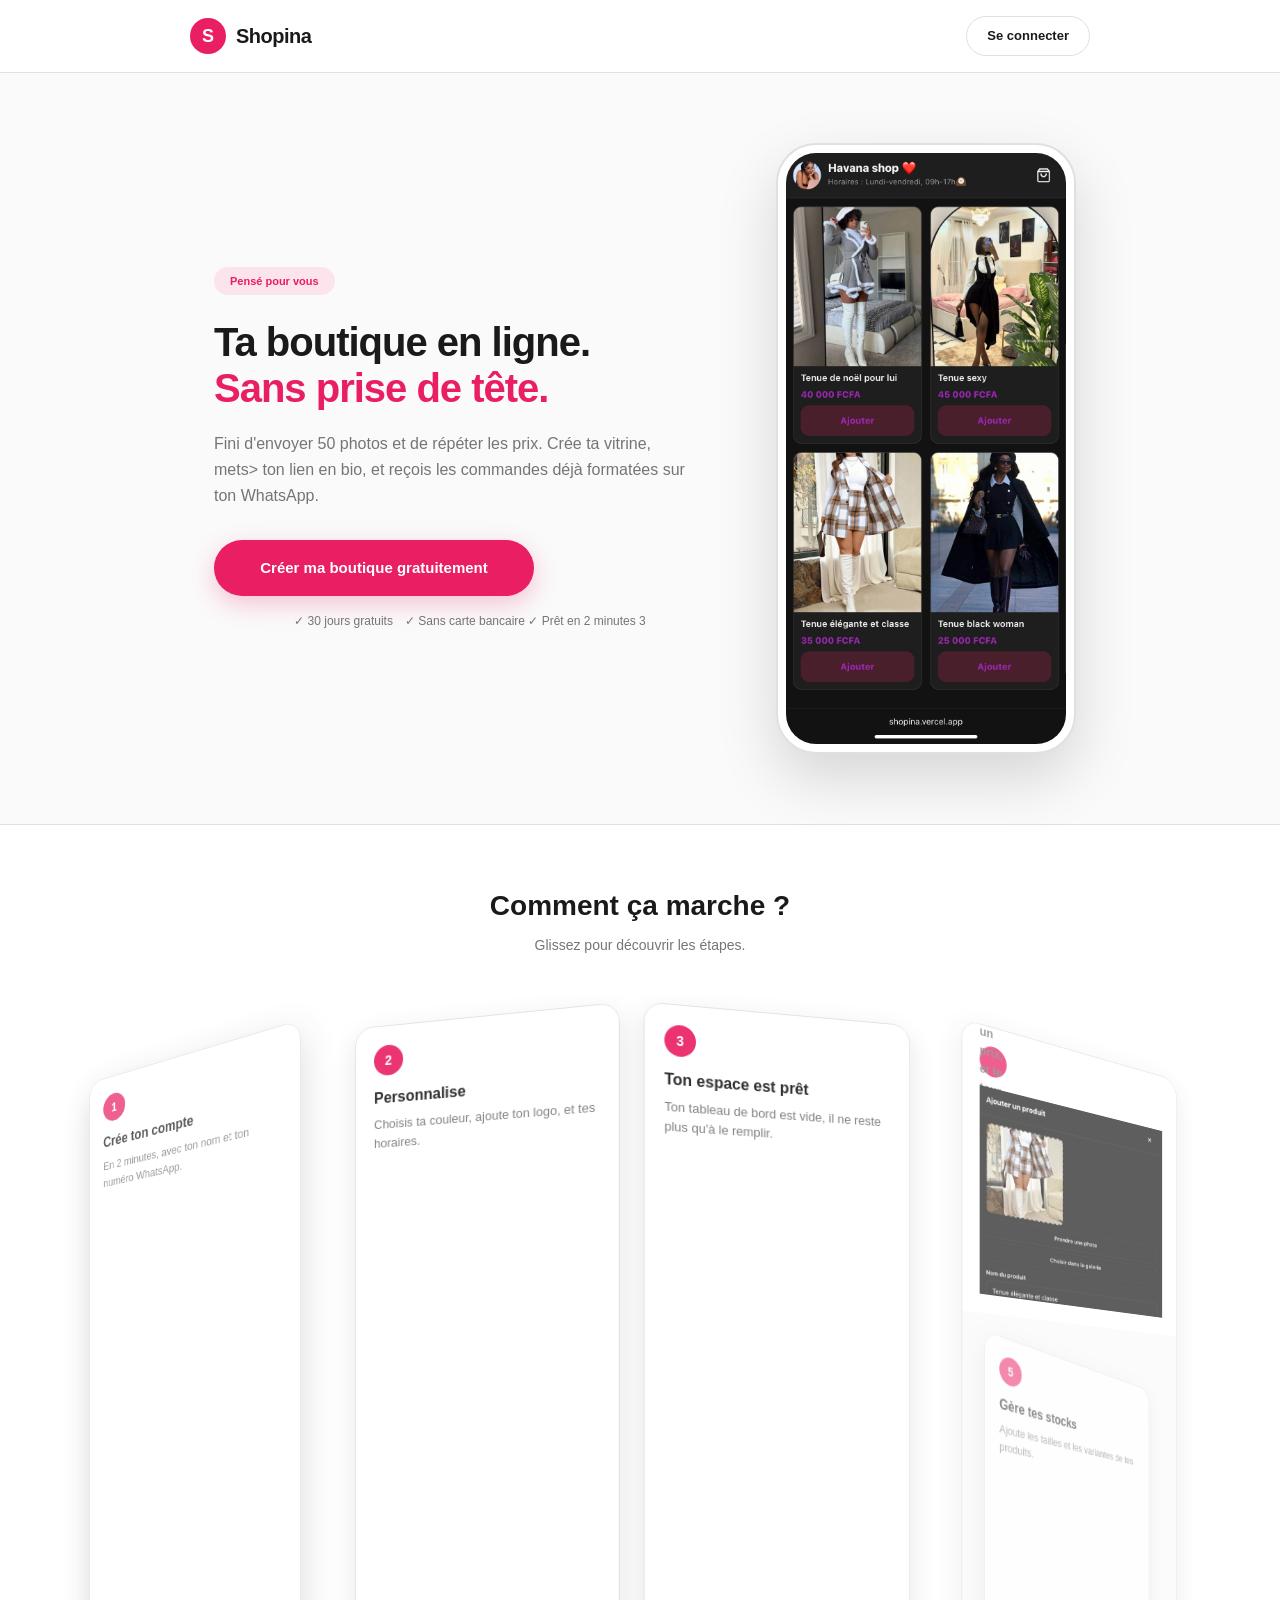
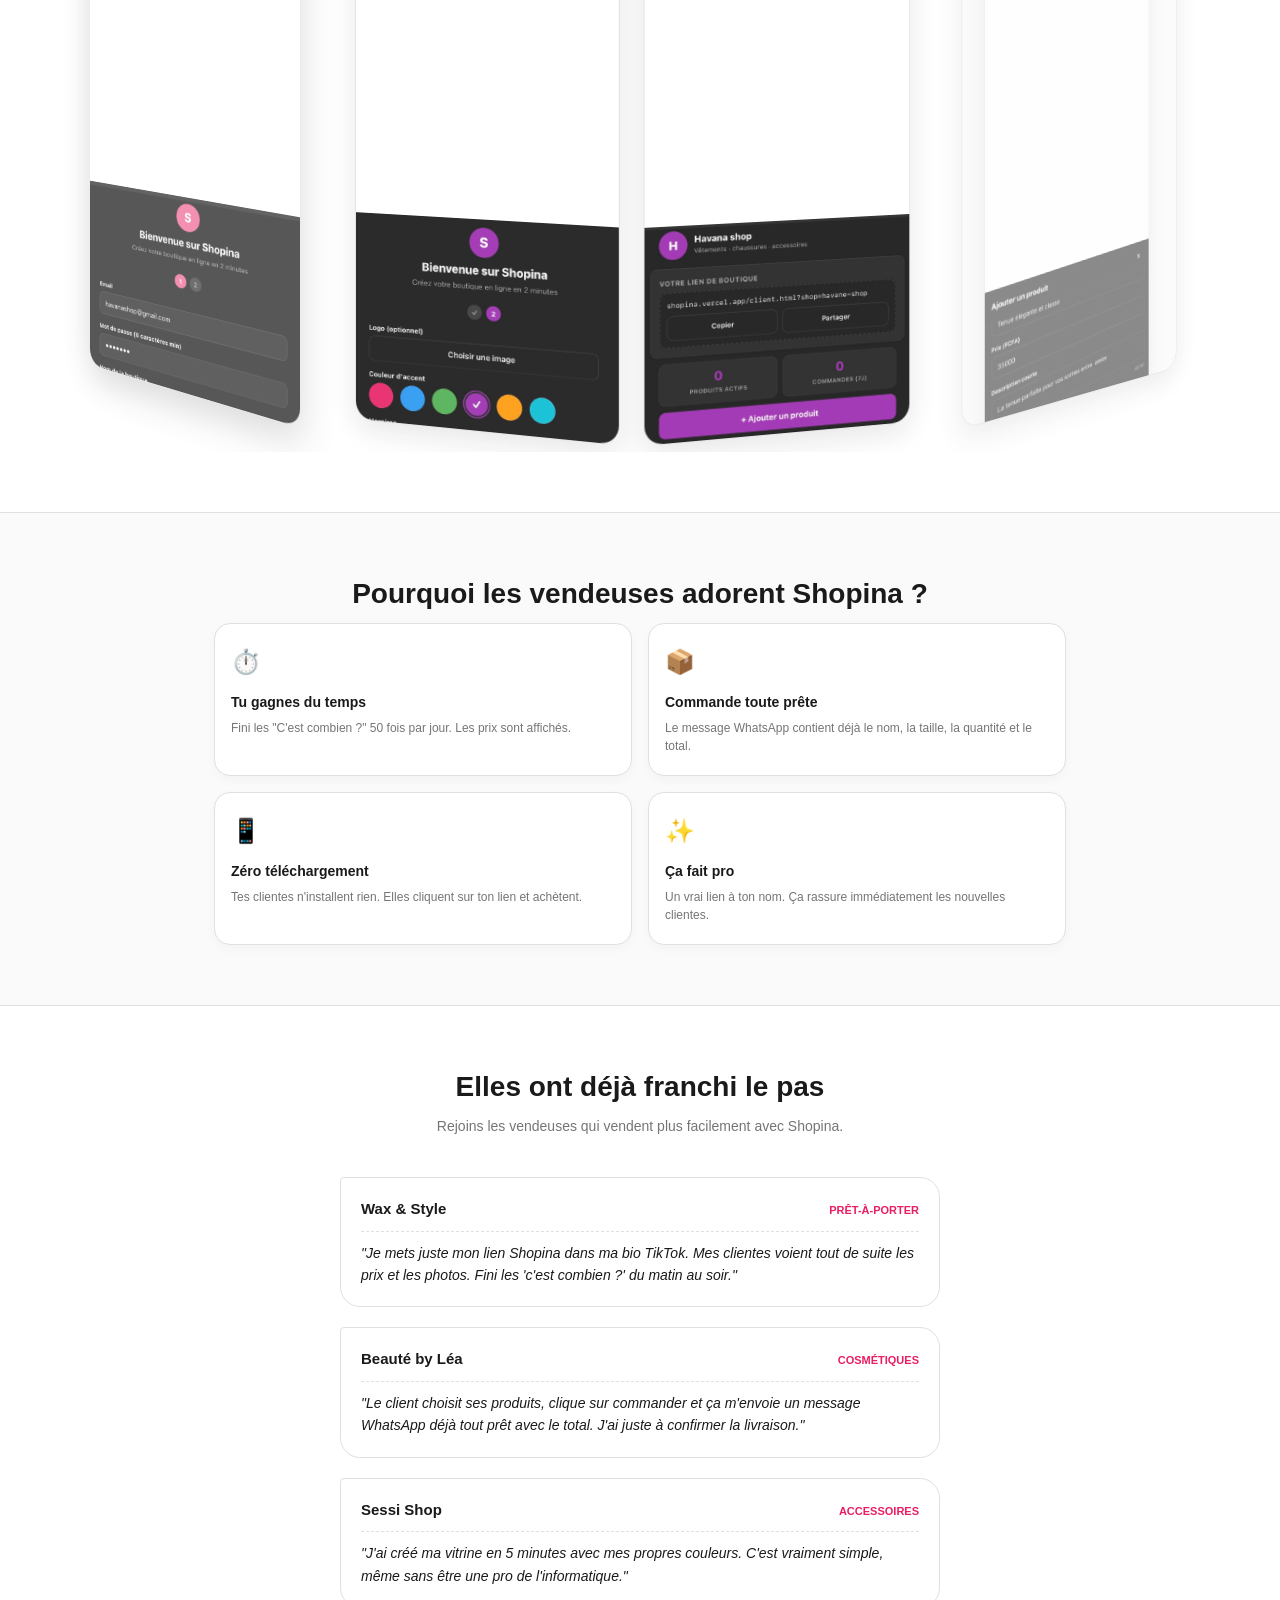
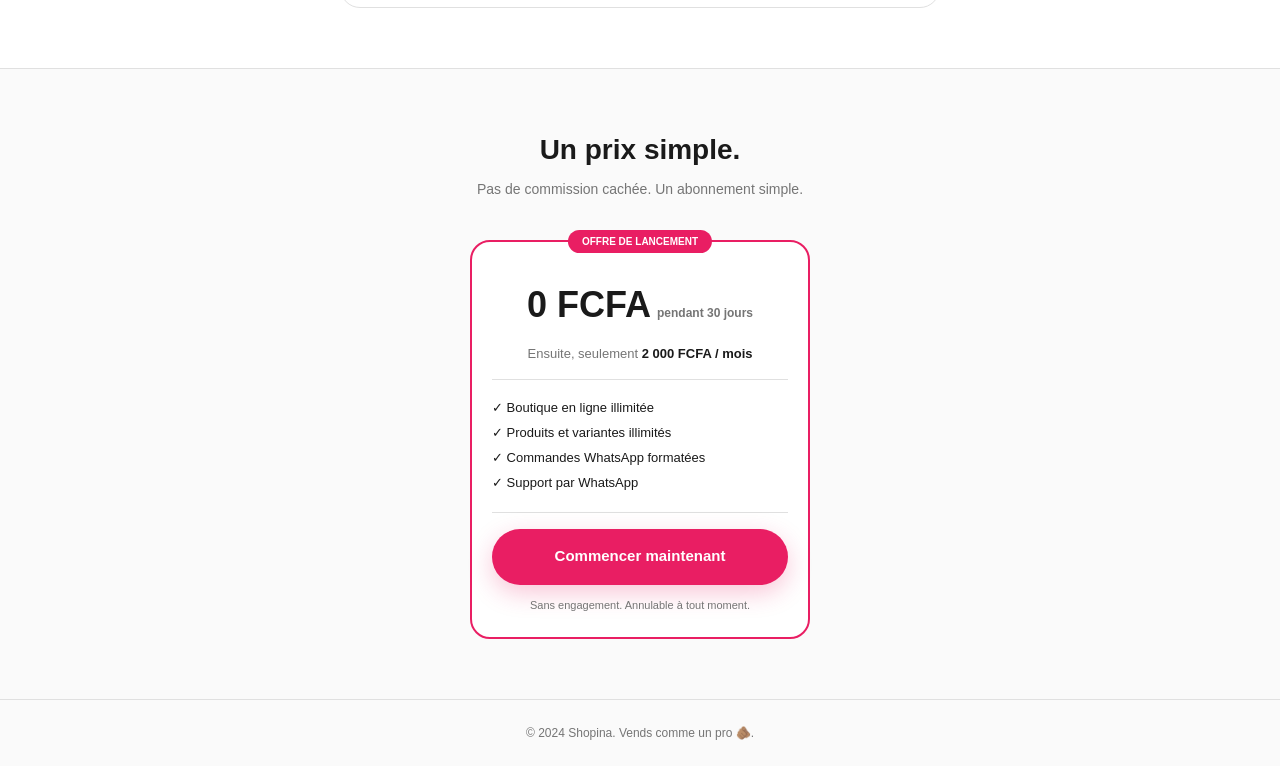
==== commit cda6130a: "Implement 3D carousel animation script Added a script for 3D carousel animation on page load and scr" ====
--- a/index.html
+++ b/index.html
@@ -218,6 +218,46 @@
   <footer class="lp-footer">
     <p class="lp-footer-text">© 2024 Shopina. Vends comme un pro 🫵🏽.</p>
   </footer>
-
+<!-- SCRIPT POUR L'ANIMATION 3D DU CARROUSEL -->
+  <script>
+    document.addEventListener("DOMContentLoaded", function() {
+      const carousel = document.querySelector('.lp-carousel');
+      const cards = document.querySelectorAll('.lp-carousel-card');
+
+      if (!carousel || cards.length === 0) return;
+
+      function updateCarousel() {
+        const carouselCenter = carousel.getBoundingClientRect().left + (carousel.offsetWidth / 2);
+        
+        cards.forEach(card => {
+          const cardRect = card.getBoundingClientRect();
+          const cardCenter = cardRect.left + (cardRect.width / 2);
+          
+          // Calcule la distance par rapport au centre (0 = centré, 1 = très loin)
+          let distance = (cardCenter - carouselCenter) / (carousel.offsetWidth / 2);
+          distance = Math.max(-1, Math.min(1, distance)); // Limite entre -1 et 1
+          
+          // Applique la rotation (45deg max sur les côtés) et la réduction de taille
+          const rotation = distance * 45; 
+          const scale = 1 - (Math.abs(distance) * 0.15);
+          const opacity = 1 - (Math.abs(distance) * 0.4);
+
+          card.style.transform = `perspective(1000px) rotateY(${rotation}deg) scale(${scale})`;
+          card.style.opacity = opacity;
+          card.style.zIndex = 100 - Math.round(Math.abs(distance) * 100);
+        });
+      }
+
+      // Mettre à jour l'animation quand on fait défiler
+      carousel.addEventListener('scroll', () => {
+        window.requestAnimationFrame(updateCarousel);
+      });
+
+      // Initialiser au chargement
+      updateCarousel();
+      // Recalculer si on tourne le téléphone
+      window.addEventListener('resize', updateCarousel);
+    });
+  </script>
 </body>
 </html>
--- a/css/accueil.css
+++ b/css/accueil.css
@@ -1,41 +1,274 @@
 /* ============================================================
    Shopina — accueil.css
-   Landing page publique (mobile-first)
+   Correction des bugs, thème adaptatif, police système
    ============================================================ */
 
 body {
+  /* Utilisation des variables pour le mode clair/sombre automatique */
   background: var(--bg-main);
+  color: var(--text-main);
 }
 
 /* ---------------- HEADER ---------------- */
 .lp-header {
   position: sticky;
   top: 0;
-  z-index: 20;
-  background: var(--bg-card);
+  z-index: 100;
+  background: var(--bg-card);
+  backdrop-filter: blur(12px);
+  -webkit-backdrop-filter: blur(12px);
   border-bottom: 1px solid var(--border-color);
-  padding: 10px 16px;
-  padding-top: calc(10px + env(safe-area-inset-top));
+  padding: 16px 24px;
+  padding-top: calc(16px + env(safe-area-inset-top));
 }
 
 .lp-header-inner {
   display: flex;
   align-items: center;
   justify-content: space-between;
+  max-width: 900px;
+  margin: 0 auto;
+}
+
+.lp-brand {
+  display: flex;
+  align-items: center;
+  gap: 10px;
+  color: var(--text-main);
+  text-decoration: none;
+}
+
+.lp-brand-logo {
+  width: 36px;
+  height: 36px;
+  border-radius: 50%;
+  background: var(--accent);
+  color: #fff;
+  display: flex;
+  align-items: center;
+  justify-content: center;
+  font-size: 18px;
+  font-weight: 800;
+}
+
+.lp-brand-name {
+  font-size: 20px;
+  font-weight: 800;
+  letter-spacing: -0.5px;
+  /* Police système uniforme */
+}
+
+.lp-login-btn {
+  display: inline-flex;
+  align-items: center;
+  justify-content: center;
+  min-height: 40px;
+  padding: 0 20px;
+  border-radius: 30px;
+  border: 1px solid var(--border-color);
+  background: var(--bg-card);
+  color: var(--text-main);
+  font-size: 13px;
+  font-weight: 600;
+  text-decoration: none;
+}
+
+/* ---------------- HERO ---------------- */
+.lp-hero {
+  padding: 60px 24px 80px;
+  display: flex;
+  flex-direction: column;
+  align-items: center;
+  gap: 40px;
+  max-width: 900px;
+  margin: 0 auto;
+  text-align: center;
+}
+
+@media (min-width: 768px) {
+  .lp-hero {
+    flex-direction: row;
+    text-align: left;
+    padding: 80px 24px;
+    gap: 60px;
+  }
+  .lp-hero-content { flex: 1; }
+  .lp-phone-mockup { flex: 1; display: flex; justify-content: flex-end; }
+}
+
+.lp-hero-badge {
+  display: inline-block;
+  font-size: 11px;
+  font-weight: 600;
+  color: var(--accent);
+  background: var(--accent-soft);
+  padding: 6px 16px;
+  border-radius: 20px;
+  margin-bottom: 24px;
+}
+
+.lp-hero-title {
+  font-size: 40px;
+  line-height: 1.15;
+  font-weight: 800;
+  color: var(--text-main);
+  letter-spacing: -1px;
+  margin-bottom: 20px;
+}
+
+.lp-hero-title span {
+  color: var(--accent);
+}
+
+.lp-hero-sub {
+  font-size: 16px;
+  line-height: 1.6;
+  color: var(--text-muted);
+  margin-bottom: 32px;
+  max-width: 480px;
+}
+
+.lp-cta {
+  display: inline-flex;
+  align-items: center;
+  justify-content: center;
+  width: 100%;
+  max-width: 320px;
+  min-height: 56px;
+  padding: 0 24px;
+  border-radius: 30px;
+  background: var(--accent);
+  color: #fff;
+  font-size: 15px;
+  font-weight: 700;
+  text-decoration: none;
+  box-shadow: 0 8px 24px rgba(233, 30, 99, 0.25);
+}
+
+.lp-reassurance {
+  font-size: 12px;
+  color: var(--text-muted);
+  margin-top: 16px;
+  display: flex;
+  flex-wrap: wrap;
   gap: 12px;
-  max-width: 640px;
-  margin: 0 auto;
-}
-
-.lp-brand {
-  display: flex;
-  align-items: center;
-  gap: 8px;
-  color: var(--text-main);
-  text-decoration: none;
-}
-
-.lp-brand-logo {
+  justify-content: center;
+}
+
+/* ---------------- MOCKUP TÉLÉPHONE (CORRIGÉ) ---------------- */
+.lp-phone-mockup {
+  width: 100%;
+  max-width: 280px;
+  margin: 0 auto;
+  position: relative;
+}
+
+.lp-phone-mockup::before {
+  content: '';
+  position: absolute;
+  inset: -10px;
+  background: var(--bg-card); /* S'adapte au thème */
+  border-radius: 40px;
+  border: 2px solid var(--border-color);
+  box-shadow: 0 24px 60px rgba(0, 0, 0, 0.15);
+  z-index: 1;
+}
+
+.lp-phone-screen {
+  position: relative;
+  z-index: 2;
+  border-radius: 30px;
+  overflow: hidden;
+  background: var(--bg-main);
+  aspect-ratio: 9 / 19;
+}
+
+.lp-hero-image {
+  width: 100%;
+  height: 100%;
+  object-fit: cover;
+  object-position: top;
+}
+
+/* ---------------- SECTIONS ---------------- */
+.lp-section {
+  padding: 60px 24px;
+  max-width: 900px;
+  margin: 0 auto;
+}
+
+.lp-section-alt {
+  background: var(--bg-card);
+  border-top: 1px solid var(--border-color);
+  border-bottom: 1px solid var(--border-color);
+  max-width: none;
+}
+
+.lp-section-title {
+  font-size: 28px;
+  font-weight: 800;
+  color: var(--text-main);
+  text-align: center;
+  margin-bottom: 8px;
+}
+
+.lp-section-sub {
+  font-size: 14px;
+  color: var(--text-muted);
+  text-align: center;
+  margin-bottom: 40px;
+}
+
+/* ---------------- CARROUSEL 3D (COVER FLOW) ---------------- */
+.lp-carousel-container {
+  perspective: 1000px; /* Crée l'effet de profondeur 3D */
+  overflow: hidden;
+  padding: 20px 0 40px;
+}
+
+.lp-carousel {
+  display: flex;
+  gap: 16px;
+  overflow-x: auto;
+  scroll-snap-type: x mandatory;
+  -webkit-overflow-scrolling: touch;
+  padding: 0 24px;
+}
+
+.lp-carousel::-webkit-scrollbar { display: none; }
+
+.lp-carousel-card {
+  flex: 0 0 80%;
+  max-width: 280px;
+  scroll-snap-align: center;
+  background: var(--bg-main);
+  border: 1px solid var(--border-color);
+  border-radius: 20px;
+  overflow: hidden;
+  display: flex;
+  flex-direction: column;
+  box-shadow: 0 10px 30px rgba(0,0,0,0.1);
+  
+  /* L'effet 3D au repos */
+  transform: scale(0.9) rotateY(5deg);
+  transition: transform 0.3s ease, box-shadow 0.3s ease;
+  opacity: 0.7;
+}
+
+/* La carte au centre (active) est droite et grande */
+.lp-carousel-card:first-child {
+  transform: scale(1) rotateY(0deg);
+  opacity: 1;
+  box-shadow: 0 15px 40px rgba(0,0,0,0.2);
+}
+
+.lp-carousel-text {
+  padding: 20px;
+  background: var(--bg-card);
+  flex: 1;
+}
+
+.lp-step-num {
   width: 32px;
   height: 32px;
   border-radius: 50%;
@@ -44,228 +277,29 @@
   display: flex;
   align-items: center;
   justify-content: center;
+  font-size: 14px;
+  font-weight: 800;
+  margin-bottom: 12px;
+}
+
+.lp-carousel-text h3 {
   font-size: 16px;
   font-weight: 800;
-}
-
-.lp-brand-name {
-  font-size: 16px;
-  font-weight: 800;
-  letter-spacing: -0.3px;
-}
-
-.lp-login-btn {
-  display: inline-flex;
-  align-items: center;
-  justify-content: center;
-  min-height: 40px;
-  padding: 0 14px;
-  border-radius: 20px;
-  border: 1px solid var(--border-color);
-  background: var(--bg-card);
-  color: var(--text-main);
+  color: var(--text-main);
+  margin-bottom: 6px;
+}
+
+.lp-carousel-text p {
   font-size: 13px;
-  font-weight: 600;
-  text-decoration: none;
-  transition: background 0.15s ease;
-}
-
-.lp-login-btn:active {
-  background: var(--bg-main);
-}
-
-/* ---------------- HERO (AVEC IMAGE) ---------------- */
-.lp-hero {
-  padding: 32px 20px 40px;
-  display: flex;
-  flex-direction: column;
-  align-items: center;
-  gap: 32px;
-  max-width: 900px;
-  margin: 0 auto;
-}
-
-@media (min-width: 768px) {
-  .lp-hero {
-    flex-direction: row;
-    text-align: left;
-    padding: 60px 20px;
-  }
-  .lp-hero-content {
-    flex: 1;
-  }
-  .lp-hero-image-wrapper {
-    flex: 1;
-    justify-content: flex-end;
-  }
-}
-
-.lp-hero-content {
-  text-align: center;
-}
-
-@media (min-width: 768px) {
-  .lp-hero-content { text-align: left; }
-}
-
-.lp-hero-badge {
-  display: inline-block;
-  font-size: 11px;
-  font-weight: 600;
+  line-height: 1.5;
   color: var(--text-muted);
-  background: var(--bg-card);
-  border: 1px solid var(--border-color);
-  padding: 5px 12px;
-  border-radius: 14px;
-  margin-bottom: 16px;
-}
-
-.lp-hero-title {
-  font-size: 32px;
-  line-height: 1.15;
-  font-weight: 800;
-  color: var(--text-main);
-  letter-spacing: -0.5px;
-  margin-bottom: 14px;
-}
-
-.lp-hero-title span {
-  color: var(--accent);
-}
-
-.lp-hero-sub {
-  font-size: 15px;
-  line-height: 1.55;
-  color: var(--text-muted);
-  margin-bottom: 24px;
-  max-width: 420px;
-  margin-left: auto;
-  margin-right: auto;
-}
-
-.lp-cta {
-  display: flex;
-  align-items: center;
-  justify-content: center;
-  width: 100%;
-  max-width: 340px;
-  min-height: 52px;
-  margin: 0 auto;
-  padding: 0 22px;
-  border-radius: var(--radius);
-  background: var(--accent);
-  color: #fff;
-  font-size: 15px;
-  font-weight: 700;
-  text-decoration: none;
-  text-align: center;
-  transition: transform 0.15s ease, opacity 0.15s ease;
-}
-
-.lp-cta:active {
-  transform: scale(0.98);
-  opacity: 0.92;
-}
-
-.lp-reassurance {
-  font-size: 12px;
-  color: var(--text-muted);
-  margin-top: 12px;
-  line-height: 1.5;
-  display: flex;
-  flex-wrap: wrap;
-  gap: 10px;
-  justify-content: center;
-}
-
-@media (min-width: 768px) {
-  .lp-reassurance { justify-content: flex-start; }
-}
-
-/* IMAGE DU HÉROS */
-.lp-hero-image-wrapper {
-  width: 100%;
-  max-width: 320px;
-  display: flex;
-  justify-content: center;
-}
-
-.lp-hero-image {
-  width: 100%;
-  height: auto;
-  border-radius: 24px;
-  box-shadow: 0 16px 40px rgba(0,0,0,0.12);
-  border: 4px solid var(--bg-card); /* Effet de contour téléphone */
-}
-
-/* ---------------- SECTIONS ---------------- */
-.lp-section {
-  padding: 40px 20px;
-  max-width: 900px;
-  margin: 0 auto;
-}
-
-.lp-section-alt {
-  background: var(--bg-card);
-  border-top: 1px solid var(--border-color);
-  border-bottom: 1px solid var(--border-color);
-  max-width: none;
-}
-
-.lp-section-title {
-  font-size: 24px;
-  font-weight: 800;
-  color: var(--text-main);
-  letter-spacing: -0.3px;
-  text-align: center;
-  margin-bottom: 8px;
-}
-
-.lp-section-sub {
-  font-size: 14px;
-  color: var(--text-muted);
-  text-align: center;
-  margin-bottom: 32px;
-  line-height: 1.5;
-}
-
-/* ---------------- CARROUSEL (COMMENT ÇA MARCHE) ---------------- */
-.lp-carousel {
-  display: flex;
-  gap: 16px;
-  overflow-x: auto;
-  scroll-snap-type: x mandatory;
-  -webkit-overflow-scrolling: touch;
-  padding-bottom: 24px; /* Espace pour l'ombre */
-  padding-left: 20px;
-  padding-right: 20px;
-  /* On annule le padding du parent pour que ça glisse sur toute la largeur */
-  margin-left: -20px;
-  margin-right: -20px;
-}
-
-/* Cache la barre de défilement */
-.lp-carousel::-webkit-scrollbar { display: none; }
-.lp-carousel { -ms-overflow-style: none; scrollbar-width: none; }
-
-.lp-carousel-card {
-  flex: 0 0 85%; /* Prend 85% de la largeur sur mobile */
-  max-width: 300px;
-  scroll-snap-align: center;
-  background: var(--bg-main);
-  border: 1px solid var(--border-color);
-  border-radius: 16px;
-  overflow: hidden;
-  box-shadow: 0 4px 12px rgba(0,0,0,0.05);
-  display: flex;
-  flex-direction: column;
 }
 
 .lp-carousel-img {
   width: 100%;
-  aspect-ratio: 9 / 16; /* Format téléphone */
+  height: 220px; /* Hauteur fixe pour que l'image ne prenne pas tout l'écran */
   overflow: hidden;
-  background: #E0E0E0;
+  background: var(--bg-main);
 }
 
 .lp-carousel-img img {
@@ -275,63 +309,23 @@
   object-position: top;
 }
 
-.lp-carousel-text {
-  padding: 16px;
-  background: var(--bg-card);
-  flex: 1;
-  position: relative;
-}
-
-.lp-carousel-text .lp-step-num {
-  width: 28px;
-  height: 28px;
-  border-radius: 50%;
-  background: var(--accent);
-  color: #fff;
-  display: flex;
-  align-items: center;
-  justify-content: center;
-  font-size: 13px;
-  font-weight: 800;
-  margin-bottom: 10px;
-}
-
-.lp-carousel-text h3 {
-  font-size: 16px;
-  font-weight: 800;
-  color: var(--text-main);
-  margin-bottom: 6px;
-}
-
-.lp-carousel-text p {
-  font-size: 13px;
-  line-height: 1.5;
-  color: var(--text-muted);
-}
-
-/* ---------------- AVANTAGES ---------------- */
+/* ---------------- AVANTAGES (REVENUS EN CARTES) ---------------- */
 .lp-features {
   display: grid;
-  grid-template-columns: repeat(2, 1fr);
-  gap: 12px;
+  grid-template-columns: repeat(2, 1fr); /* 2 colonnes sur mobile */
+  gap: 16px;
 }
 
 .lp-feature {
-  background: var(--bg-main);
+  background: var(--bg-card);
   border: 1px solid var(--border-color);
-  border-radius: var(--radius);
-  padding: 16px 14px;
+  border-radius: 16px;
+  padding: 20px 16px;
+  box-shadow: 0 4px 12px rgba(0,0,0,0.03);
 }
 
 .lp-feature-icon {
-  width: 36px;
-  height: 36px;
-  border-radius: 10px;
-  background: var(--accent-soft);
-  display: flex;
-  align-items: center;
-  justify-content: center;
-  font-size: 18px;
+  font-size: 24px;
   margin-bottom: 12px;
 }
 
@@ -339,7 +333,7 @@
   font-size: 14px;
   font-weight: 800;
   color: var(--text-main);
-  margin-bottom: 4px;
+  margin-bottom: 6px;
 }
 
 .lp-feature p {
@@ -348,7 +342,7 @@
   color: var(--text-muted);
 }
 
-/* ---------------- AVIS (BULLES DE MESSAGE) ---------------- */
+/* ---------------- AVIS ---------------- */
 .lp-testimonials {
   display: flex;
   flex-direction: column;
@@ -358,53 +352,33 @@
 }
 
 .lp-chat-bubble {
-  background: var(--bg-main);
+  background: var(--bg-card);
   border: 1px solid var(--border-color);
-  border-radius: 4px 16px 16px 16px; /* Effet bulle de message */
-  padding: 16px;
-  box-shadow: 0 4px 12px rgba(0, 0, 0, 0.04);
-  position: relative;
+  border-radius: 4px 20px 20px 20px;
+  padding: 20px;
 }
 
 .lp-chat-header {
   display: flex;
   justify-content: space-between;
   align-items: baseline;
-  margin-bottom: 8px;
+  margin-bottom: 10px;
   border-bottom: 1px dashed var(--border-color);
-  padding-bottom: 8px;
-}
-
-.lp-chat-header strong {
-  font-size: 15px;
-  color: var(--text-main);
-  font-weight: 800;
-}
-
-.lp-chat-header span {
-  font-size: 11px;
-  color: var(--accent);
-  font-weight: 600;
-  text-transform: uppercase;
-  letter-spacing: 0.5px;
-}
-
-.lp-chat-text {
-  font-size: 14px;
-  line-height: 1.6;
-  color: var(--text-main);
-  font-style: italic;
-  margin: 0;
-}
-
-/* ---------------- TARIFS ---------------- */
+  padding-bottom: 10px;
+}
+
+.lp-chat-header strong { font-size: 15px; color: var(--text-main); font-weight: 800; }
+.lp-chat-header span { font-size: 11px; color: var(--accent); font-weight: 700; text-transform: uppercase; }
+.lp-chat-text { font-size: 14px; line-height: 1.6; color: var(--text-main); font-style: italic; margin: 0; }
+
+/* ---------------- TARIFS (COMPACT) ---------------- */
 .lp-pricing {
   background: var(--bg-card);
   border: 2px solid var(--accent);
-  border-radius: var(--radius);
-  padding: 24px 20px;
+  border-radius: 20px;
+  padding: 24px 20px; /* Réduit par rapport à avant */
   text-align: center;
-  max-width: 380px;
+  max-width: 340px; /* Plus étroit */
   margin: 0 auto;
   position: relative;
 }
@@ -416,92 +390,42 @@
   transform: translateX(-50%);
   background: var(--accent);
   color: #fff;
-  font-size: 11px;
+  font-size: 10px;
   font-weight: 700;
-  padding: 4px 12px;
+  padding: 4px 14px;
   border-radius: 12px;
   text-transform: uppercase;
-  letter-spacing: 0.5px;
-}
-
-.lp-pricing-price {
-  display: flex;
-  align-items: baseline;
-  justify-content: center;
-  gap: 6px;
-  margin: 8px 0 4px;
-}
-
-.lp-pricing-amount {
-  font-size: 32px;
-  font-weight: 800;
-  color: var(--text-main);
-  letter-spacing: -1px;
-}
-
-.lp-pricing-period {
-  font-size: 13px;
-  color: var(--text-muted);
-  font-weight: 600;
-}
-
-.lp-pricing-then {
-  font-size: 13px;
-  color: var(--text-muted);
-  margin-bottom: 20px;
-}
-
-.lp-pricing-then strong {
-  color: var(--text-main);
-  font-weight: 800;
-}
-
-.lp-pricing-list {
-  list-style: none;
-  text-align: left;
-  padding: 16px 0;
-  margin-bottom: 20px;
-  border-top: 1px solid var(--border-color);
-  border-bottom: 1px solid var(--border-color);
-}
-
-.lp-pricing-list li {
-  font-size: 13px;
-  color: var(--text-main);
-  line-height: 1.6;
-  padding: 4px 0;
-}
-
-.lp-pricing-note {
-  font-size: 11px;
-  color: var(--text-muted);
-  margin-top: 12px;
-}
+  white-space: nowrap;
+}
+
+.lp-pricing-price { 
+  display: flex; 
+  align-items: baseline; 
+  justify-content: center; 
+  gap: 6px; 
+  margin: 12px 0; 
+}
+.lp-pricing-amount { font-size: 36px; font-weight: 800; white-space: nowrap; }
+.lp-pricing-period { font-size: 12px; color: var(--text-muted); font-weight: 600; }
+.lp-pricing-then { font-size: 13px; color: var(--text-muted); margin-bottom: 16px; }
+.lp-pricing-then strong { color: var(--text-main); font-weight: 800; }
+
+.lp-pricing-list { 
+  list-style: none; 
+  text-align: left; 
+  padding: 16px 0; 
+  margin-bottom: 16px; 
+  border-top: 1px solid var(--border-color); 
+  border-bottom: 1px solid var(--border-color); 
+}
+.lp-pricing-list li { font-size: 13px; color: var(--text-main); line-height: 1.6; padding: 2px 0; }
+.lp-pricing-note { font-size: 11px; color: var(--text-muted); margin-top: 12px; }
 
 /* ---------------- FOOTER ---------------- */
 .lp-footer {
-  background: var(--bg-card);
+  background: var(--bg-main);
   border-top: 1px solid var(--border-color);
-  padding: 24px 20px;
-  padding-bottom: calc(24px + env(safe-area-inset-bottom));
+  padding: 24px;
   text-align: center;
 }
-
-.lp-footer-text {
-  font-size: 12px;
-  color: var(--text-muted);
-}
-
-/* ---------------- RESPONSIVE ---------------- */
-@media (min-width: 600px) {
-  .lp-features {
-    grid-template-columns: repeat(4, 1fr);
-  }
-  .lp-section-title { font-size: 28px; }
-  .lp-hero-title { font-size: 40px; }
-  .lp-carousel-card { flex: 0 0 45%; } /* 2 cartes visibles sur tablette */
-}
-
-@media (min-width: 900px) {
-  .lp-carousel-card { flex: 0 0 30%; } /* 3 cartes visibles sur desktop */
-}
+.lp-footer-text { font-size: 12px; color: var(--text-muted); }
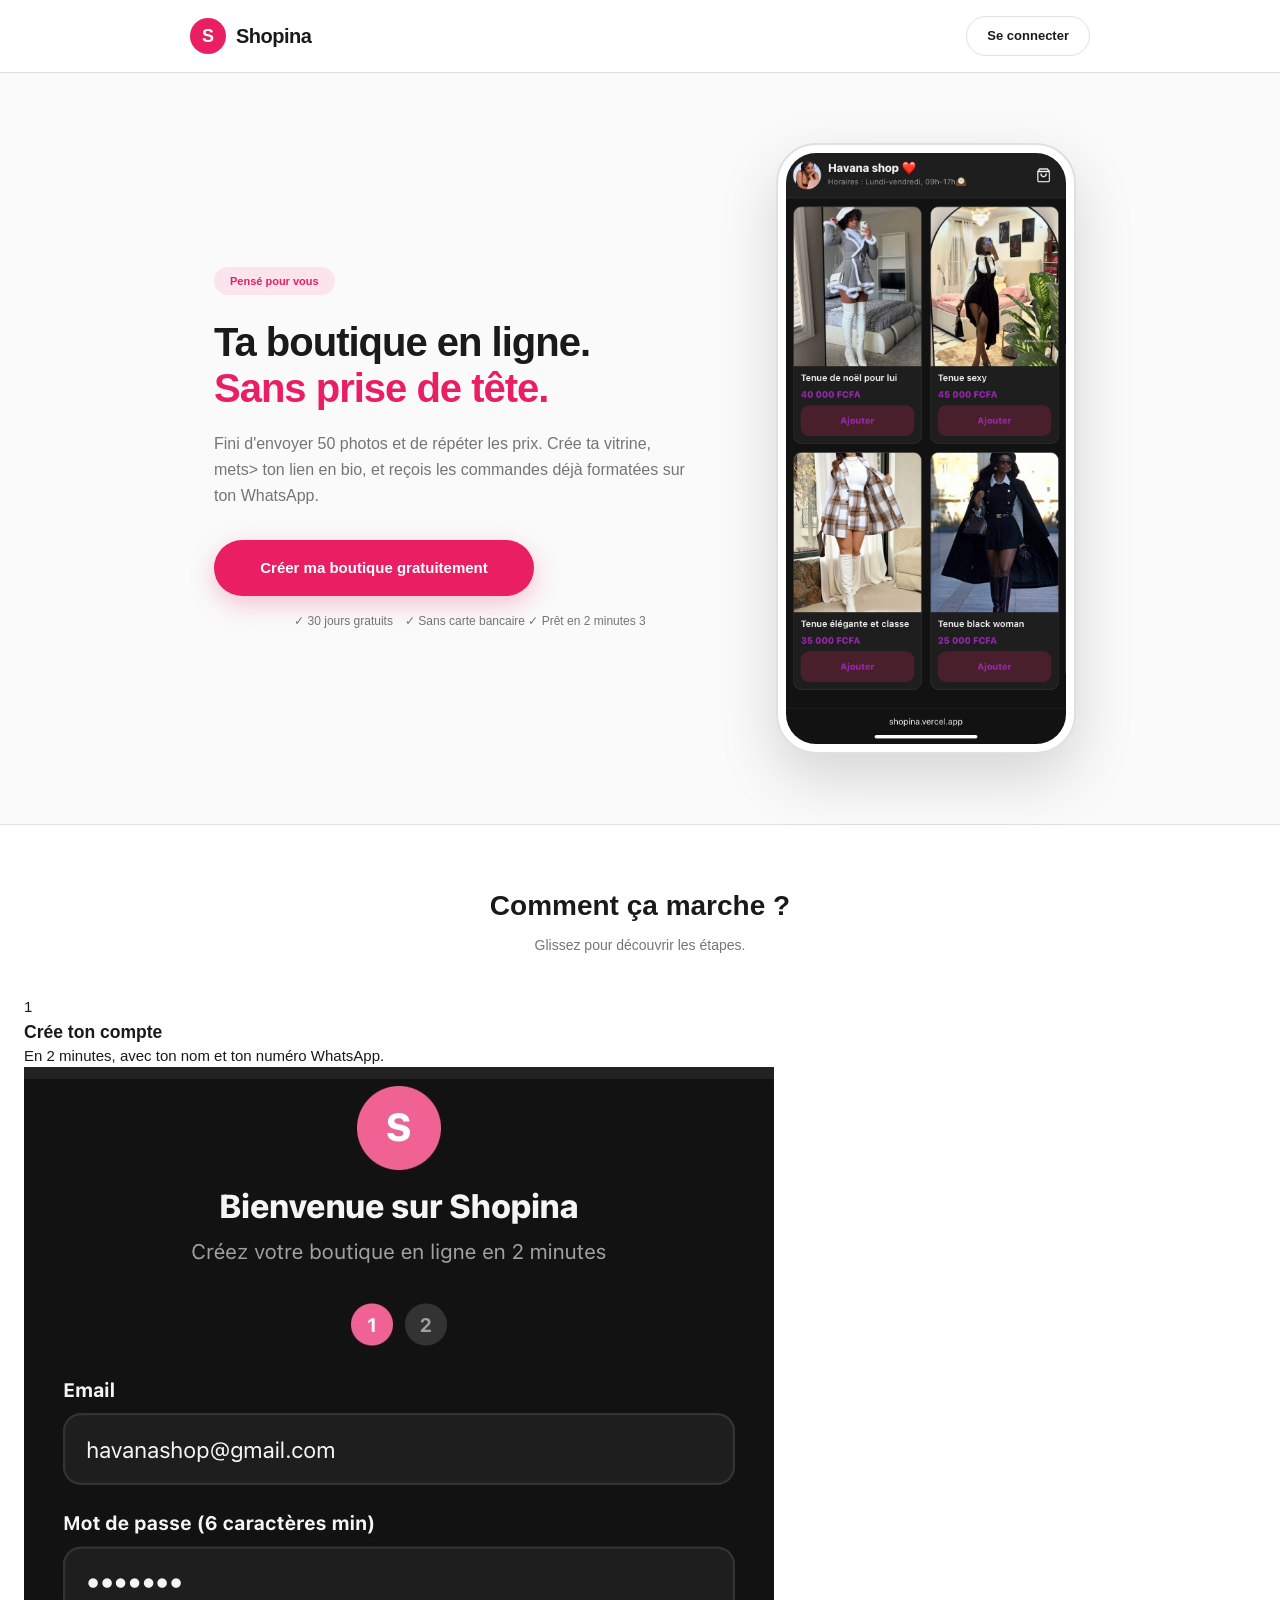
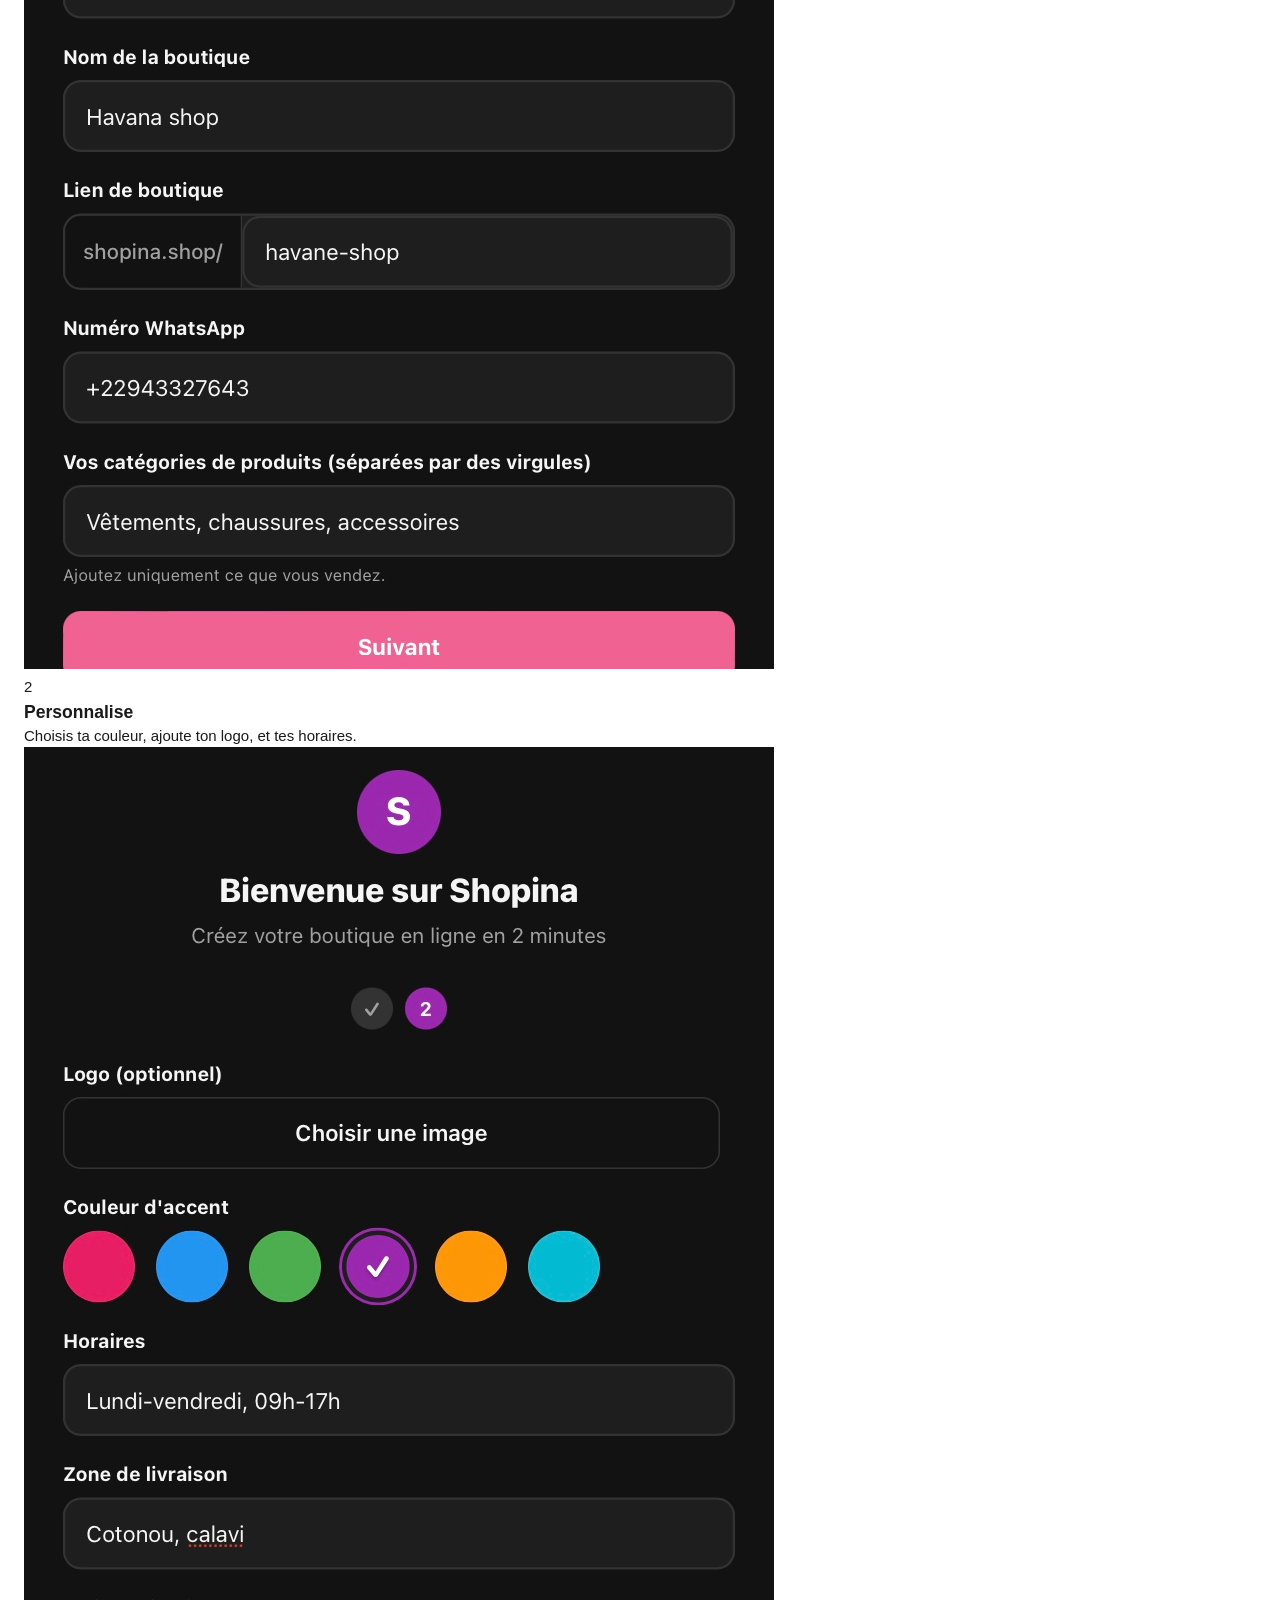
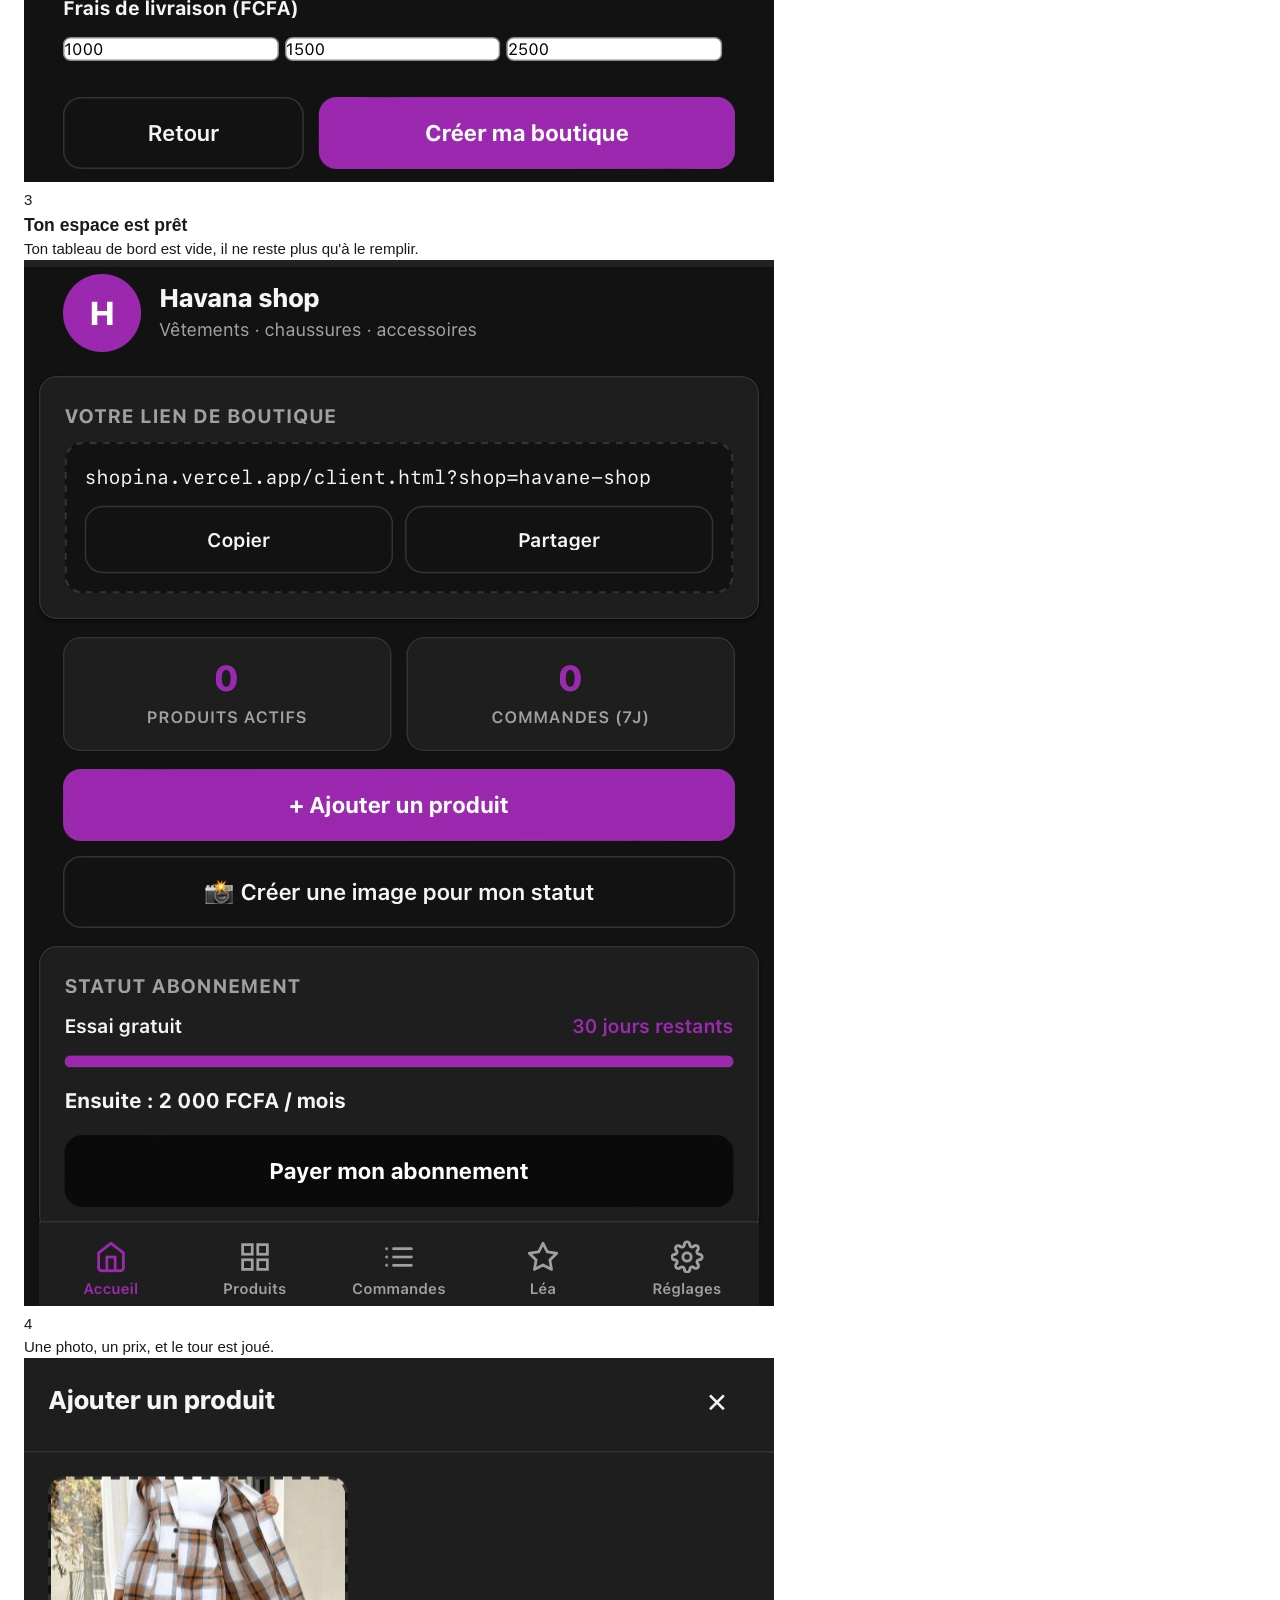
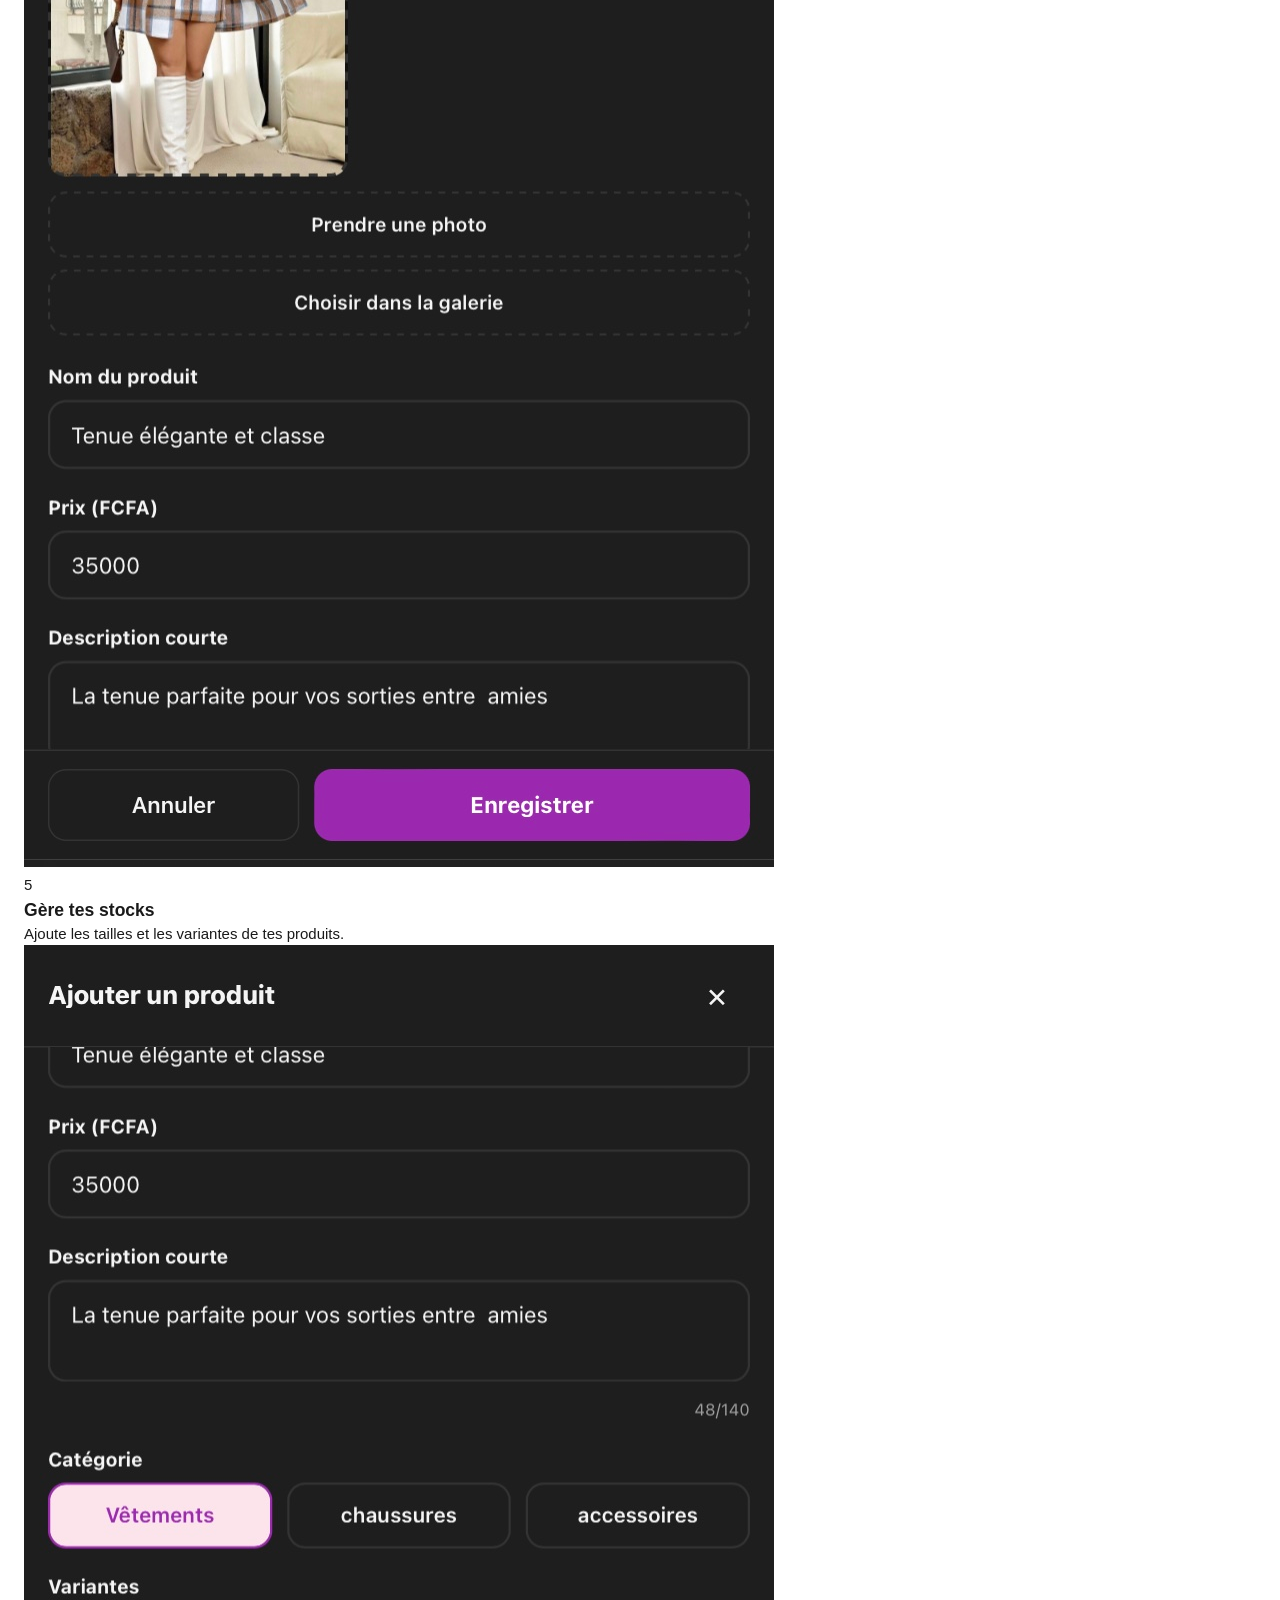
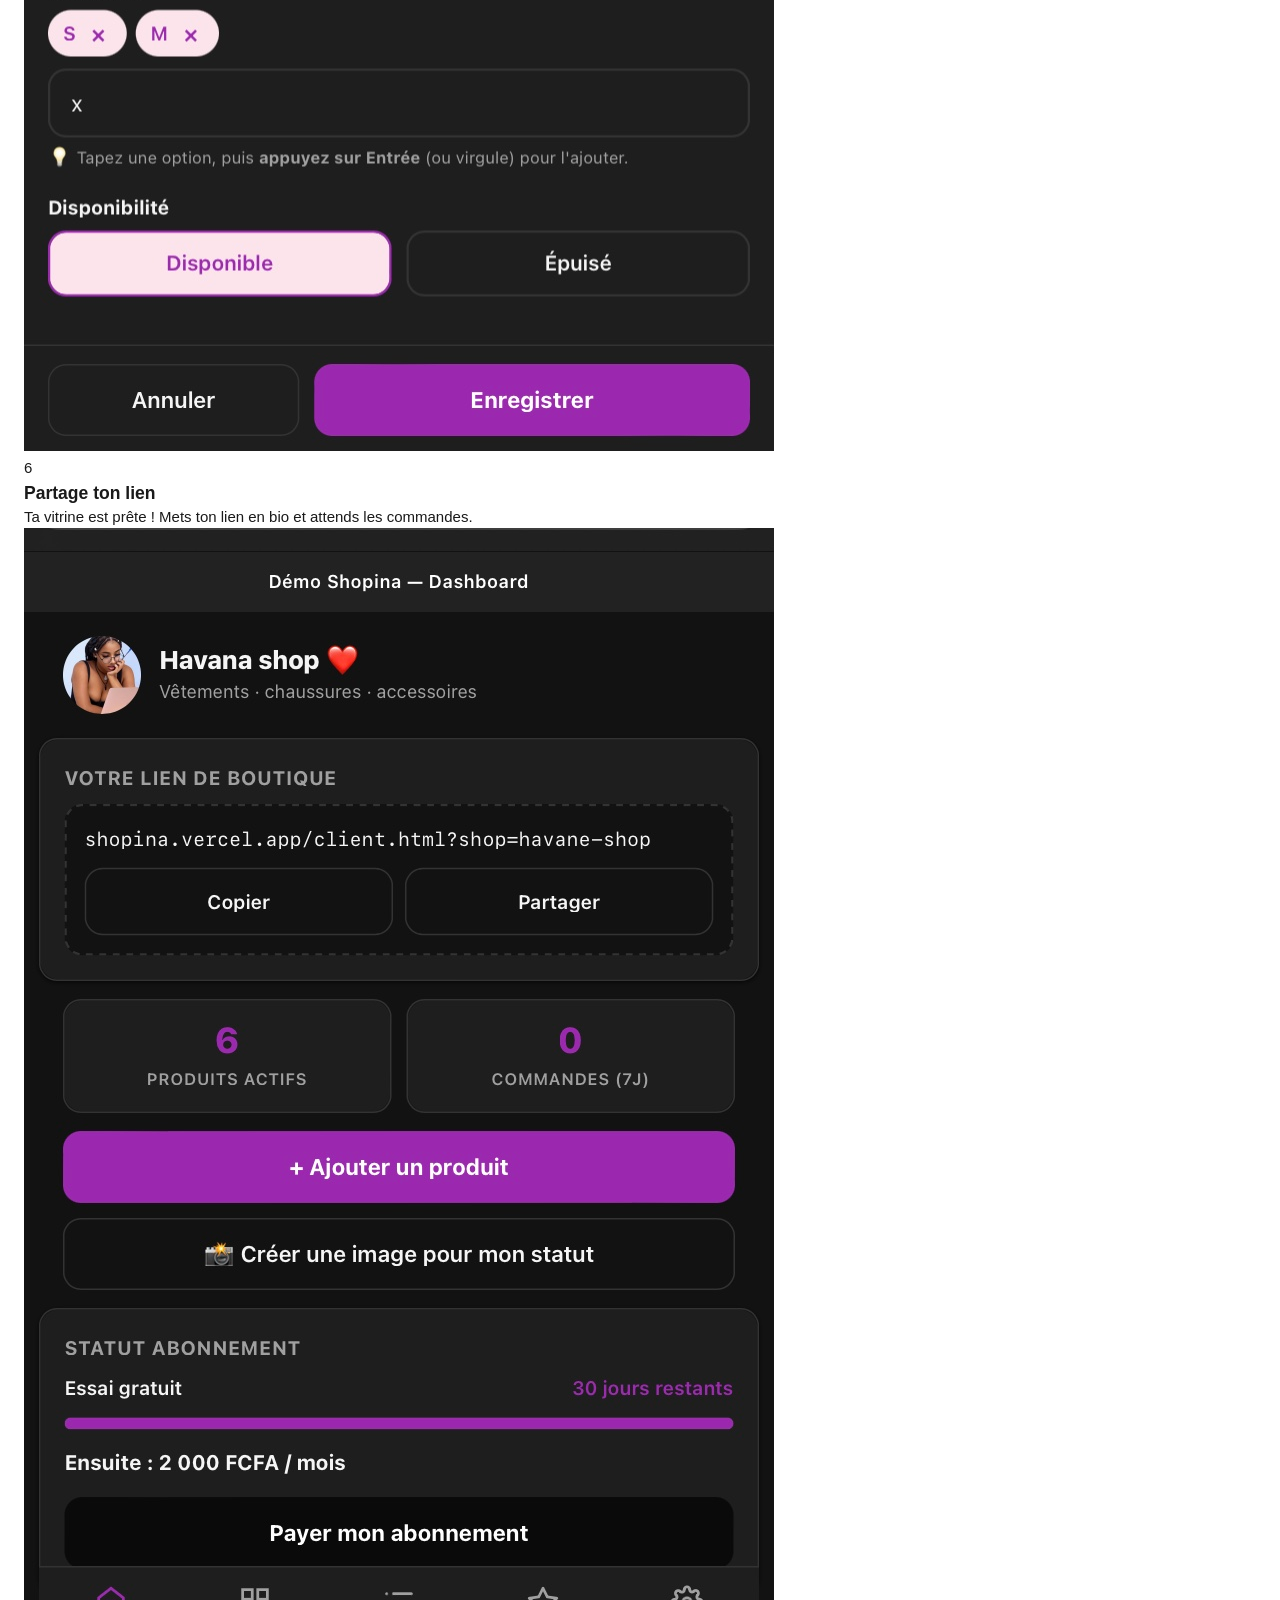
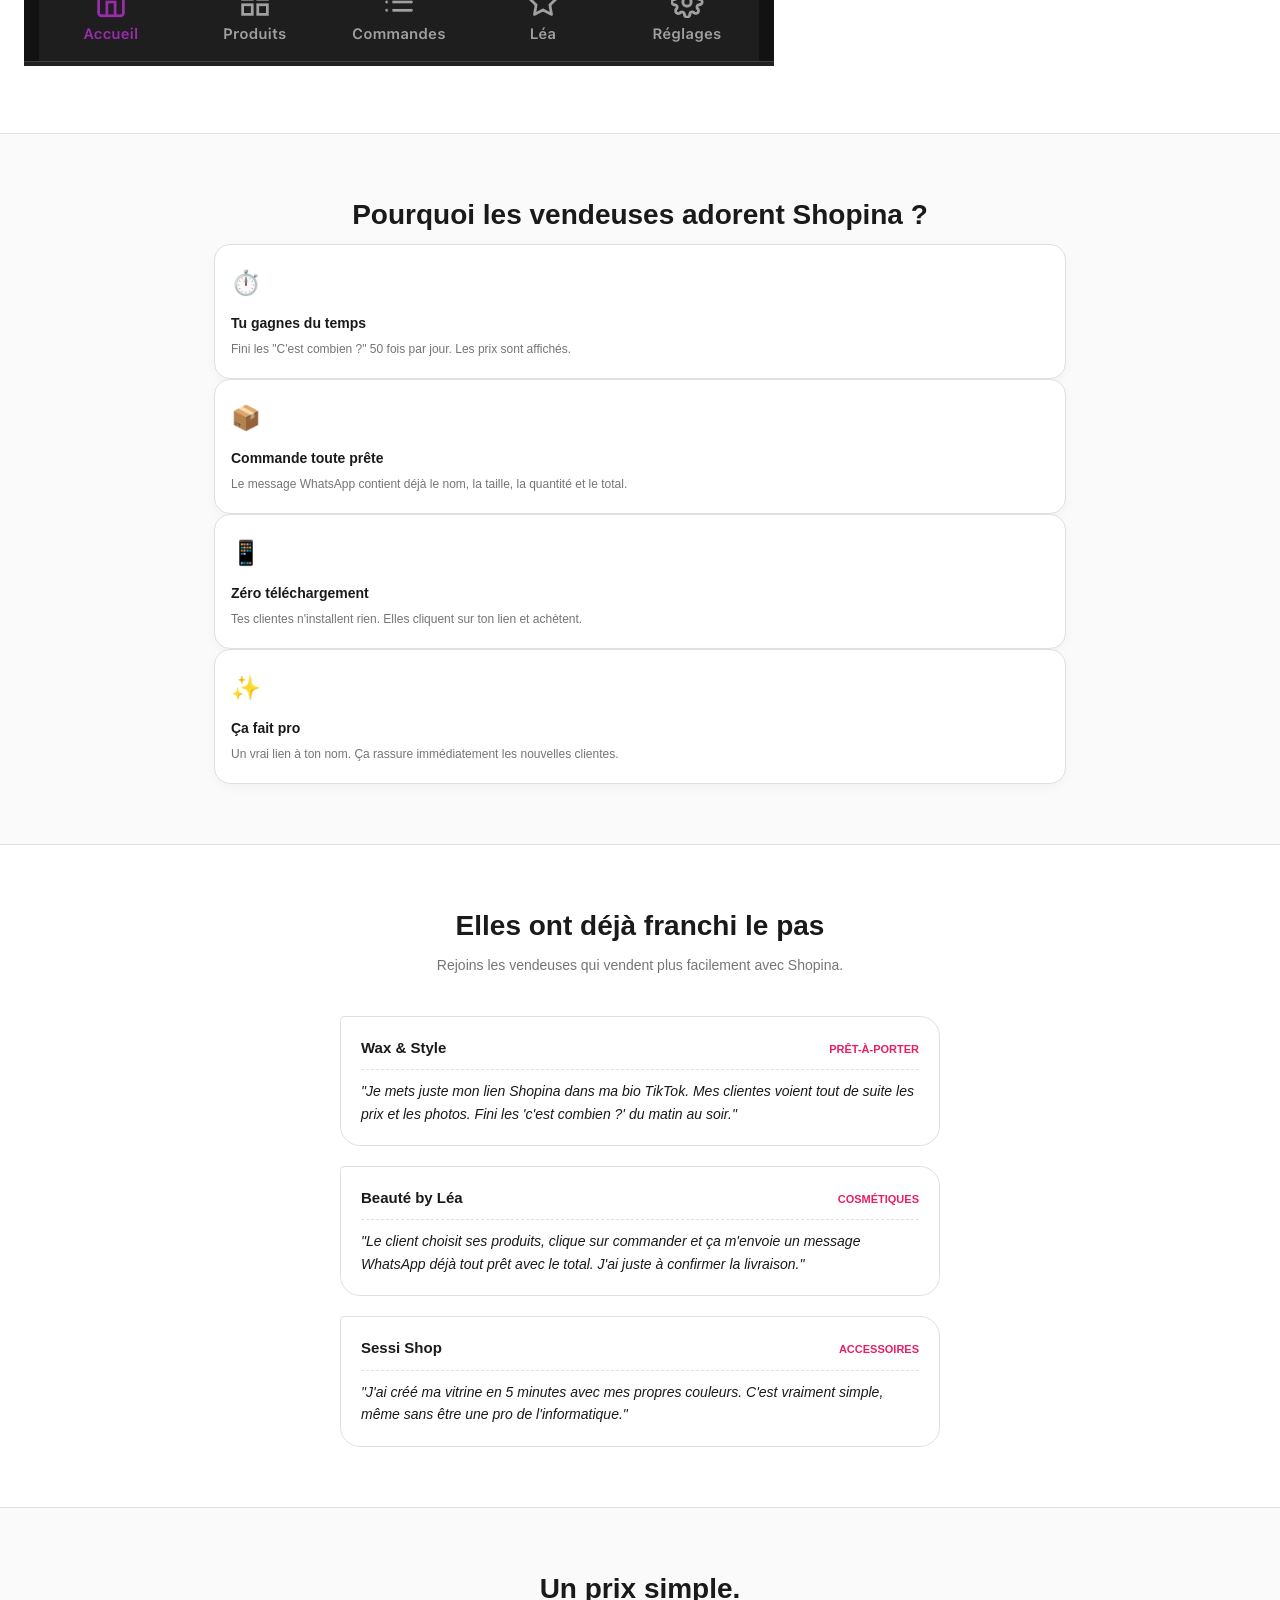
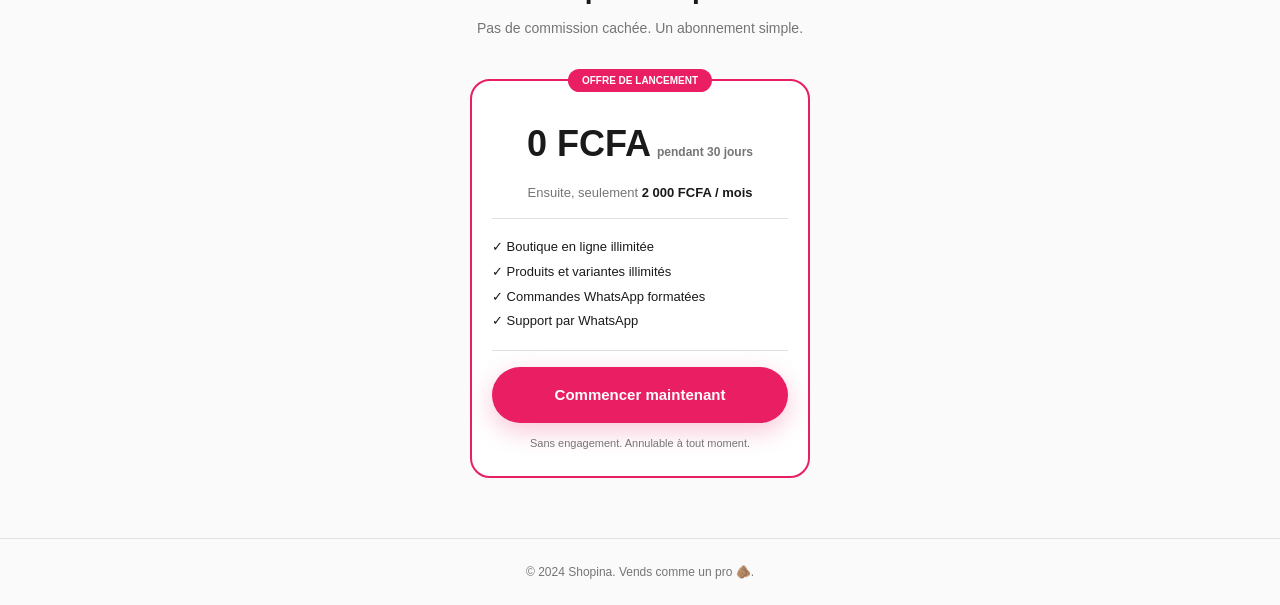
==== commit 9c015302: "Add carousel container to index.html" ====
--- a/index.html
+++ b/index.html
@@ -78,7 +78,7 @@
     <section class="lp-section lp-section-alt">
       <h2 class="lp-section-title">Comment ça marche ?</h2>
       <p class="lp-section-sub">Glissez pour découvrir les étapes.</p>
-
+<div class="lp-carousel-container">
       <div class="lp-carousel">
         <div class="lp-carousel-card">
           <div class="lp-carousel-text">
@@ -128,6 +128,7 @@
           <div class="lp-carousel-img"><img src="assets/capture-etape6.png" alt="Étape 6"></div>
         </div>
       </div>
+     </div>   
     </section>
 
     <!-- ============ AVANTAGES ============ -->
--- a/css/accueil.css
+++ b/css/accueil.css
@@ -219,95 +219,10 @@
   margin-bottom: 40px;
 }
 
-/* ---------------- CARROUSEL 3D (COVER FLOW) ---------------- */
-.lp-carousel-container {
-  perspective: 1000px; /* Crée l'effet de profondeur 3D */
-  overflow: hidden;
-  padding: 20px 0 40px;
-}
-
-.lp-carousel {
-  display: flex;
-  gap: 16px;
-  overflow-x: auto;
-  scroll-snap-type: x mandatory;
-  -webkit-overflow-scrolling: touch;
-  padding: 0 24px;
-}
-
-.lp-carousel::-webkit-scrollbar { display: none; }
-
-.lp-carousel-card {
-  flex: 0 0 80%;
-  max-width: 280px;
-  scroll-snap-align: center;
-  background: var(--bg-main);
-  border: 1px solid var(--border-color);
-  border-radius: 20px;
-  overflow: hidden;
-  display: flex;
-  flex-direction: column;
-  box-shadow: 0 10px 30px rgba(0,0,0,0.1);
-  
-  /* L'effet 3D au repos */
-  transform: scale(0.9) rotateY(5deg);
-  transition: transform 0.3s ease, box-shadow 0.3s ease;
-  opacity: 0.7;
-}
-
-/* La carte au centre (active) est droite et grande */
-.lp-carousel-card:first-child {
-  transform: scale(1) rotateY(0deg);
-  opacity: 1;
-  box-shadow: 0 15px 40px rgba(0,0,0,0.2);
-}
-
-.lp-carousel-text {
-  padding: 20px;
-  background: var(--bg-card);
-  flex: 1;
-}
-
-.lp-step-num {
-  width: 32px;
-  height: 32px;
-  border-radius: 50%;
-  background: var(--accent);
-  color: #fff;
-  display: flex;
-  align-items: center;
-  justify-content: center;
-  font-size: 14px;
-  font-weight: 800;
-  margin-bottom: 12px;
-}
-
-.lp-carousel-text h3 {
-  font-size: 16px;
-  font-weight: 800;
-  color: var(--text-main);
-  margin-bottom: 6px;
-}
-
-.lp-carousel-text p {
-  font-size: 13px;
-  line-height: 1.5;
-  color: var(--text-muted);
-}
-
-.lp-carousel-img {
-  width: 100%;
-  height: 220px; /* Hauteur fixe pour que l'image ne prenne pas tout l'écran */
-  overflow: hidden;
-  background: var(--bg-main);
-}
-
-.lp-carousel-img img {
-  width: 100%;
-  height: 100%;
-  object-fit: cover;
-  object-position: top;
-}
+40px;
+}
+
+
 
 /* ---------------- AVANTAGES (REVENUS EN CARTES) ---------------- */
 .lp-features {
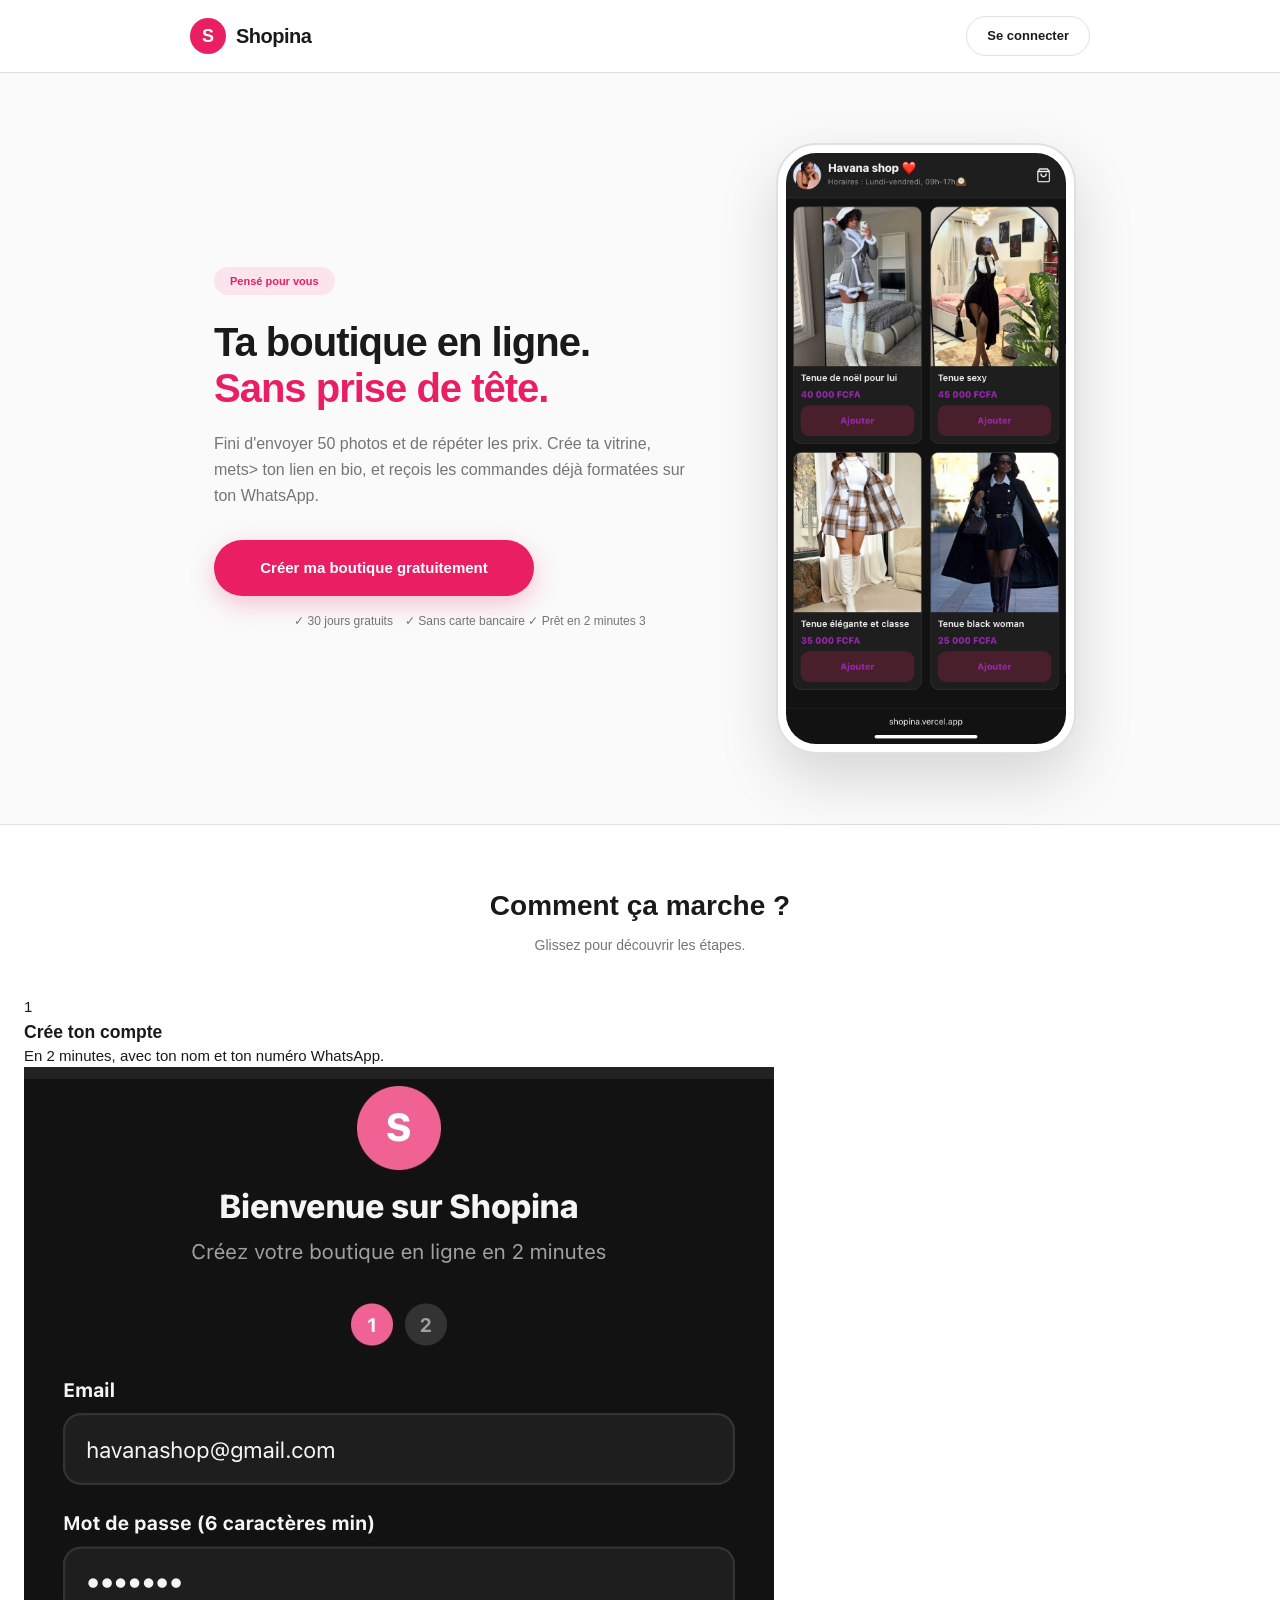
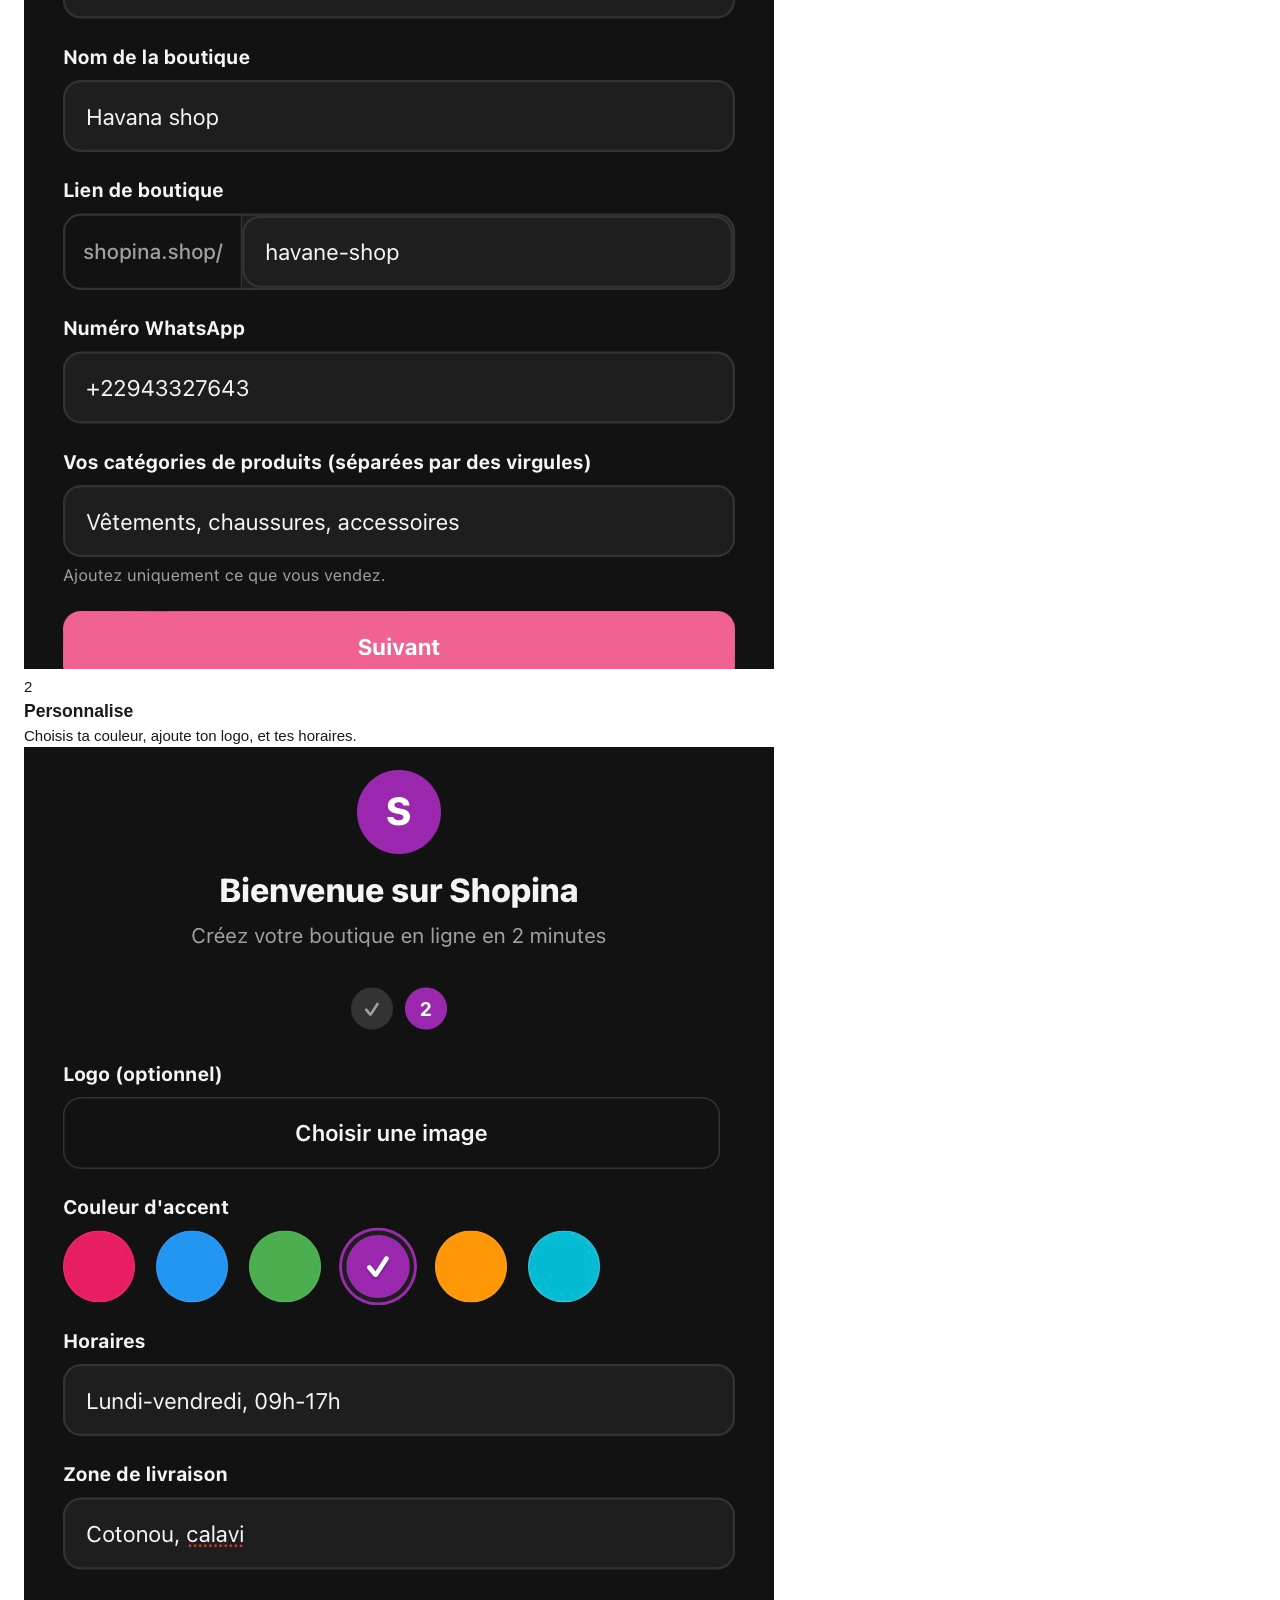
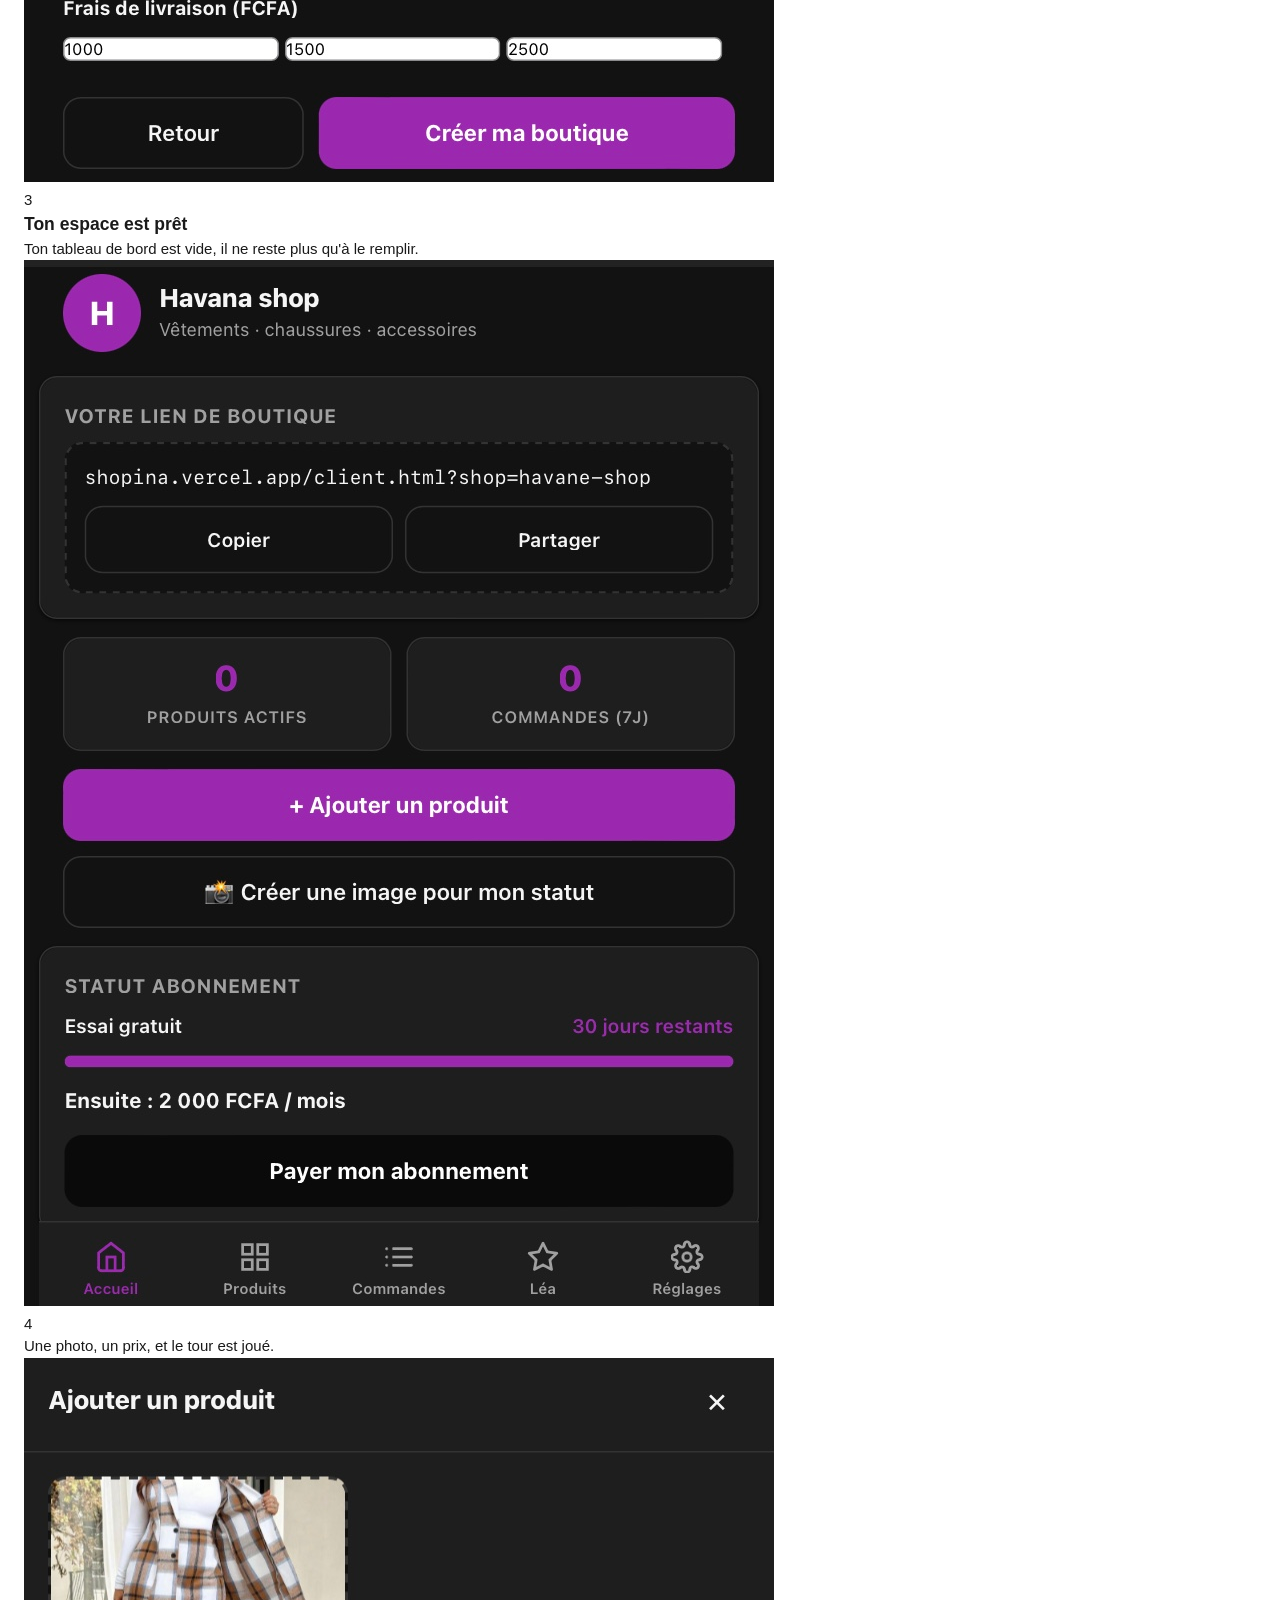
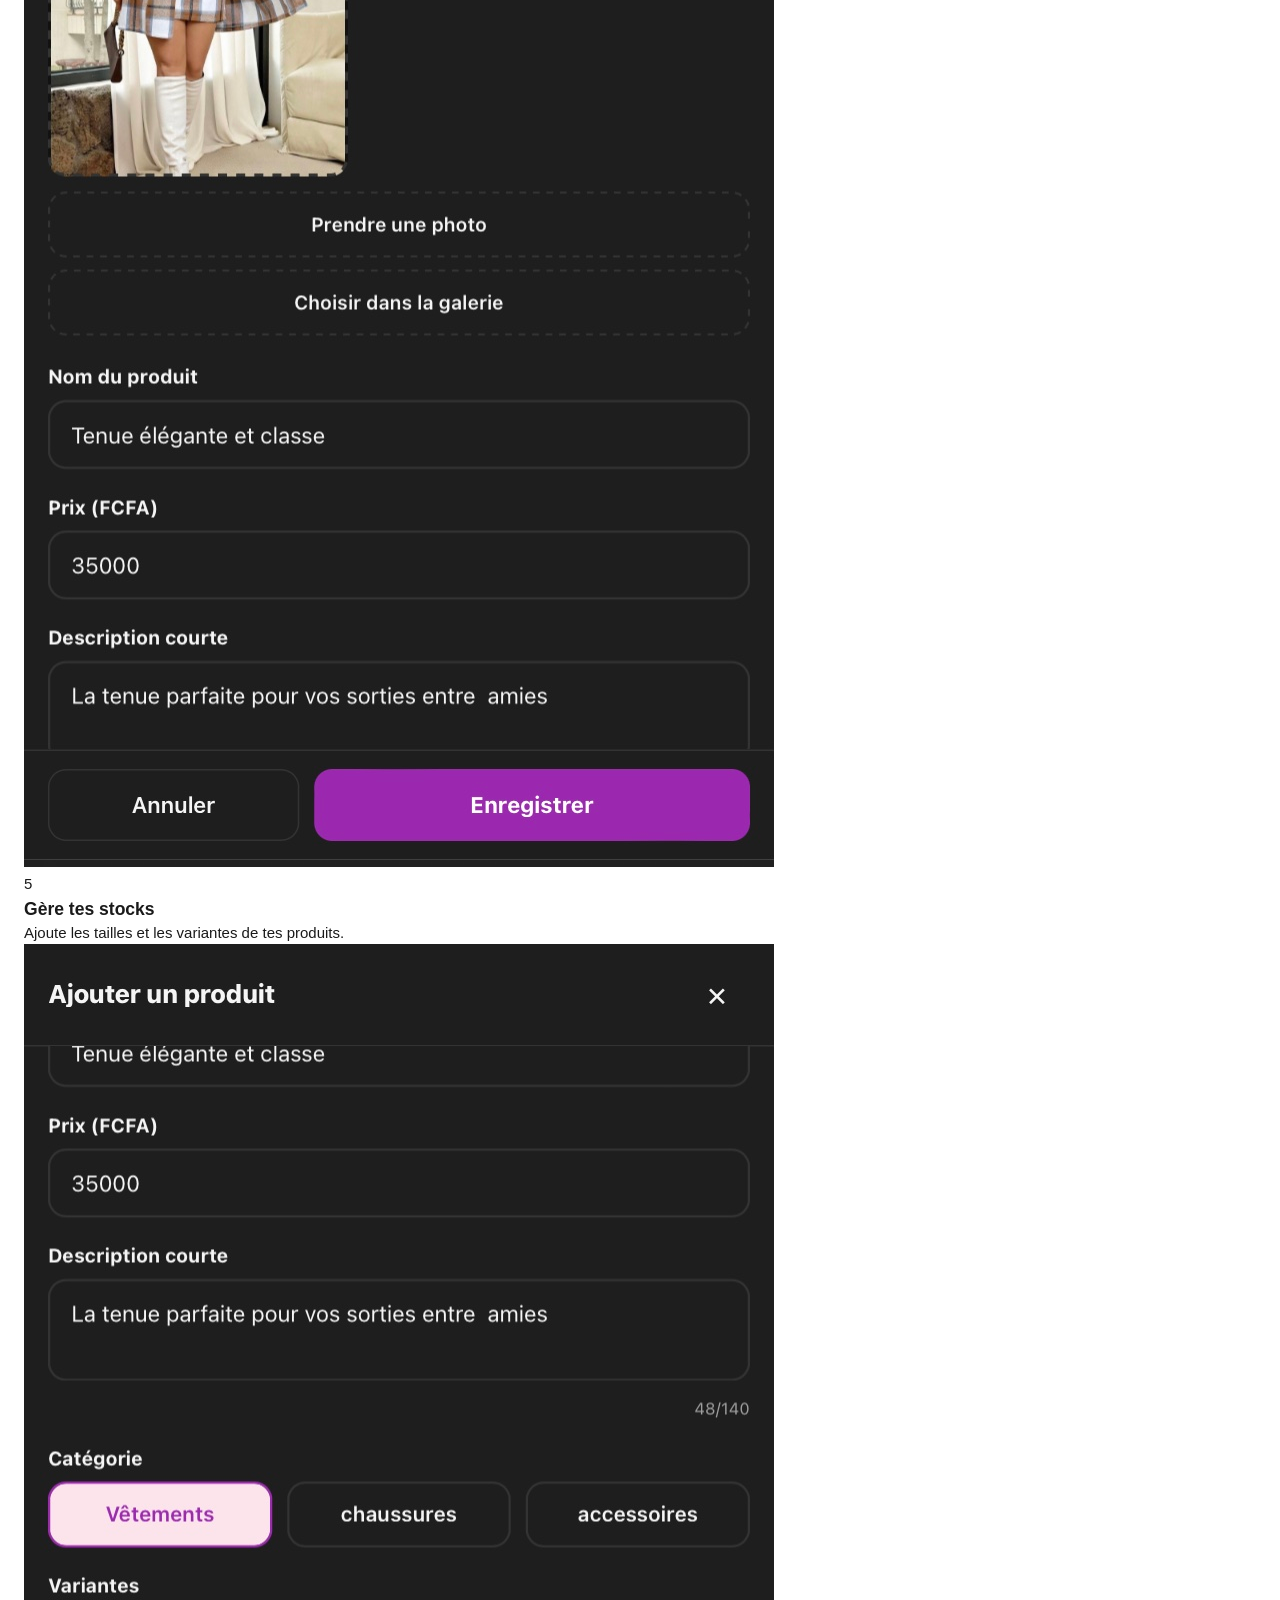
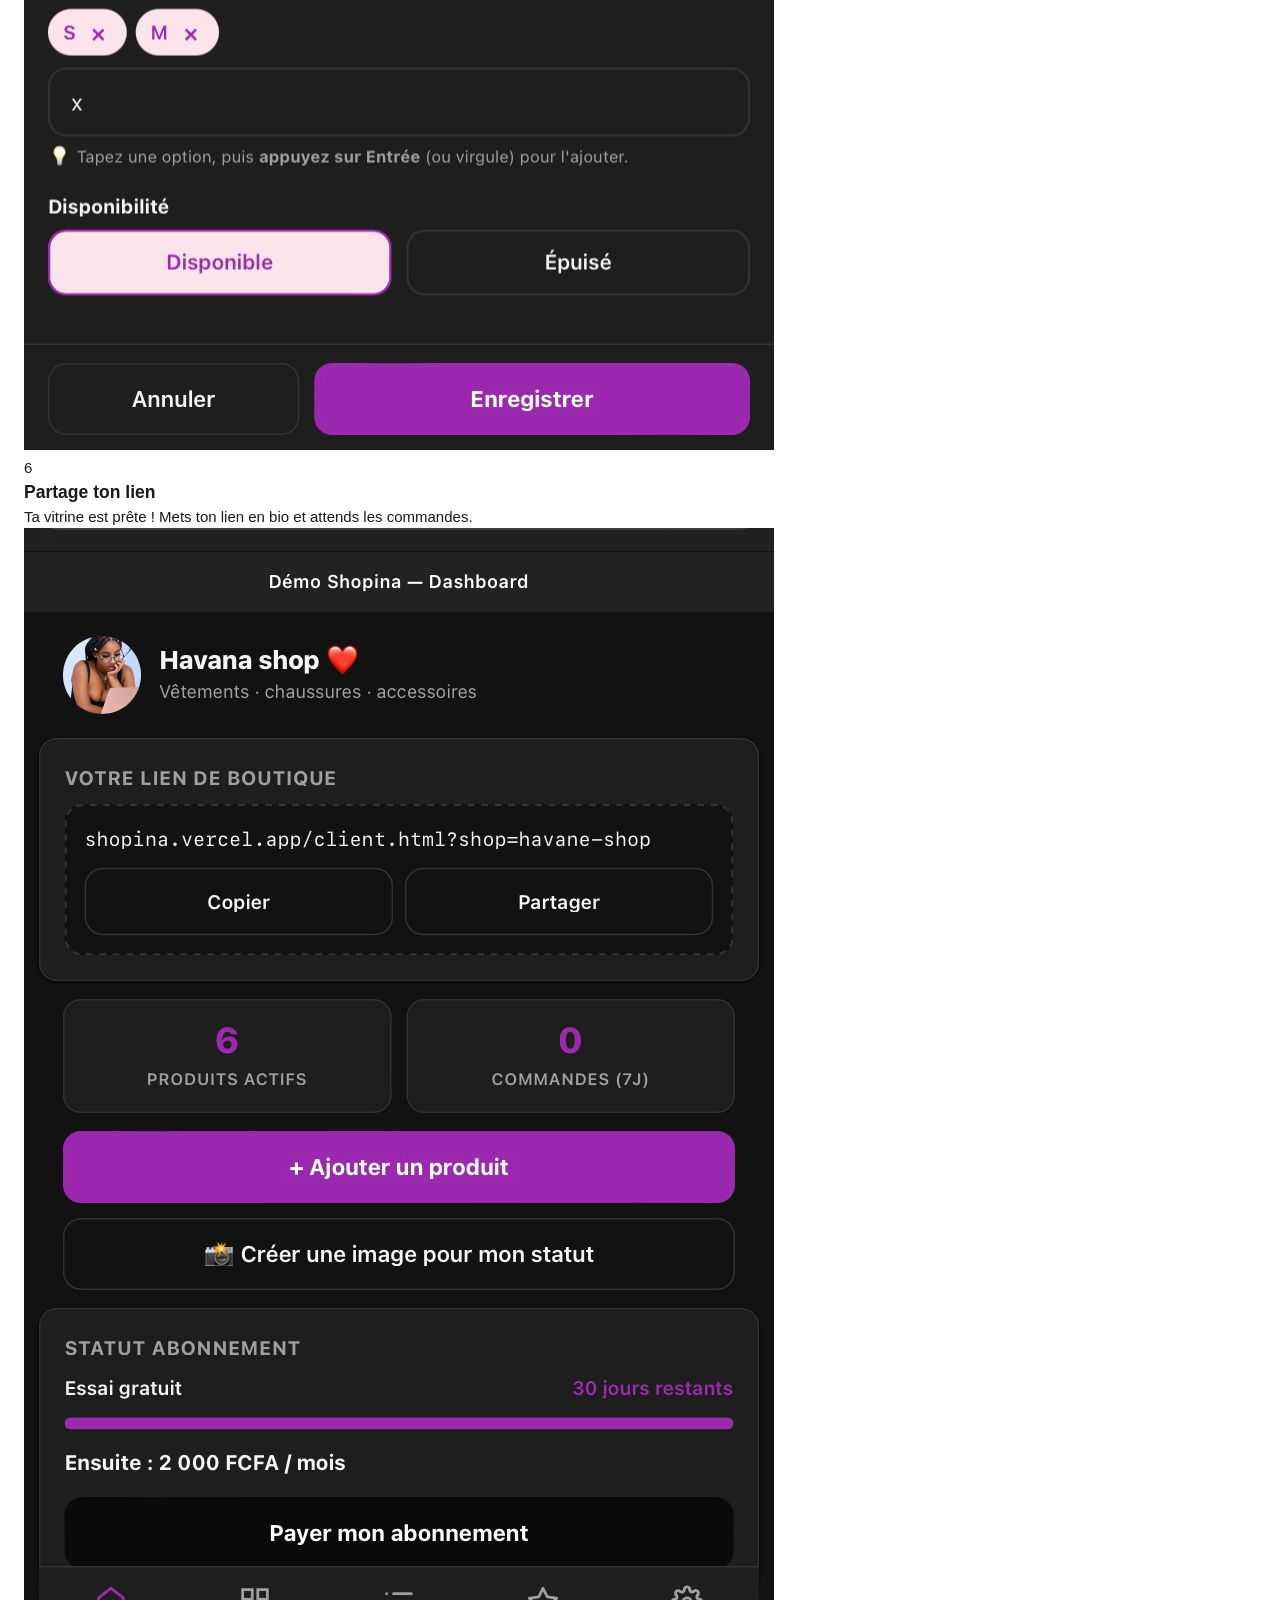
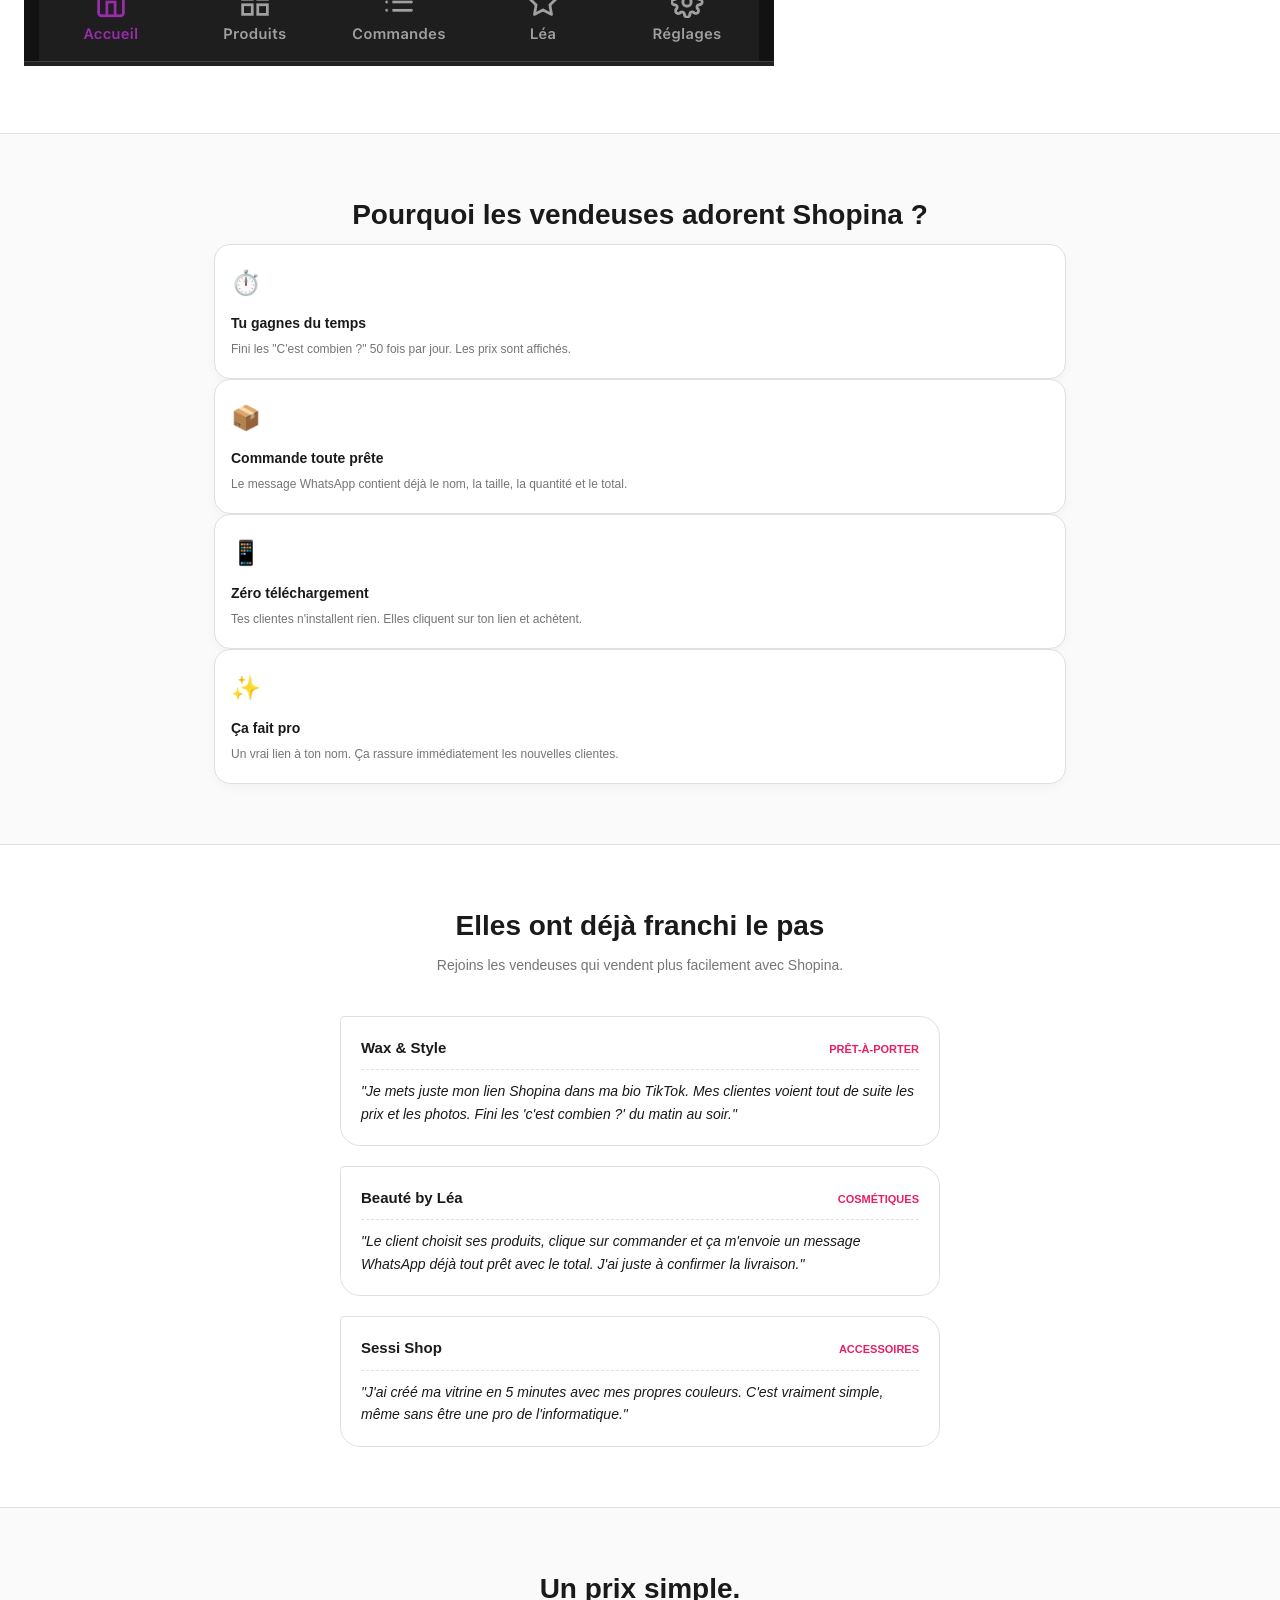
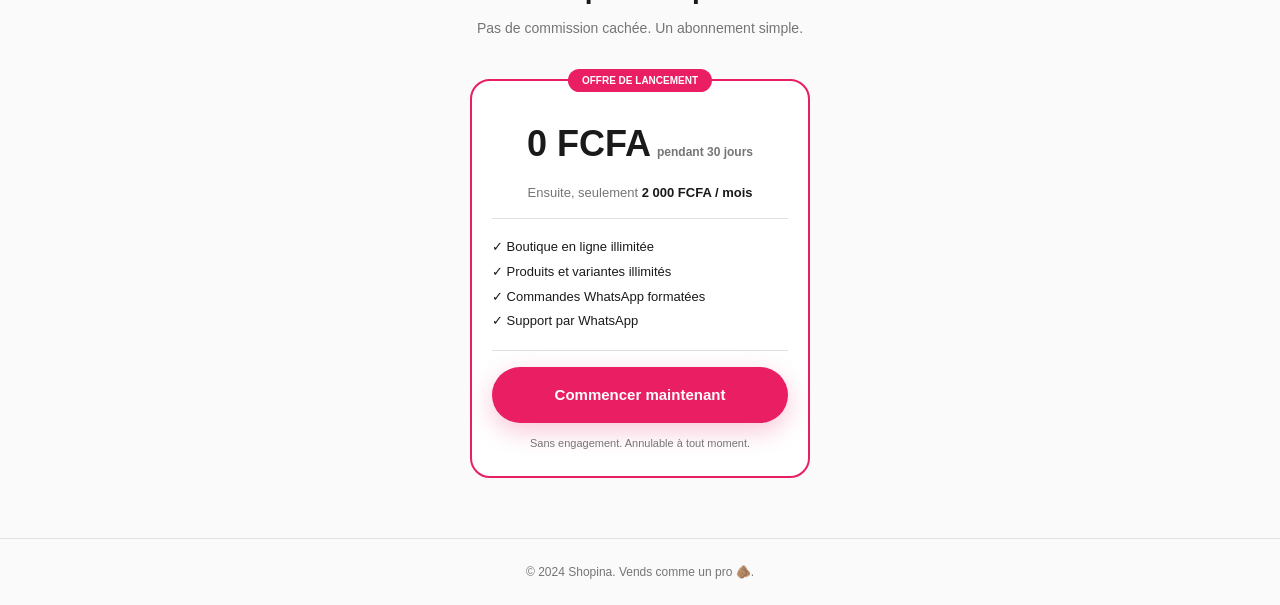
==== commit 0985c897: "Remove 3D carousel animation script Removed 3D carousel animation script from index.html." ====
--- a/index.html
+++ b/index.html
@@ -219,46 +219,6 @@
   <footer class="lp-footer">
     <p class="lp-footer-text">© 2024 Shopina. Vends comme un pro 🫵🏽.</p>
   </footer>
-<!-- SCRIPT POUR L'ANIMATION 3D DU CARROUSEL -->
-  <script>
-    document.addEventListener("DOMContentLoaded", function() {
-      const carousel = document.querySelector('.lp-carousel');
-      const cards = document.querySelectorAll('.lp-carousel-card');
-
-      if (!carousel || cards.length === 0) return;
-
-      function updateCarousel() {
-        const carouselCenter = carousel.getBoundingClientRect().left + (carousel.offsetWidth / 2);
-        
-        cards.forEach(card => {
-          const cardRect = card.getBoundingClientRect();
-          const cardCenter = cardRect.left + (cardRect.width / 2);
-          
-          // Calcule la distance par rapport au centre (0 = centré, 1 = très loin)
-          let distance = (cardCenter - carouselCenter) / (carousel.offsetWidth / 2);
-          distance = Math.max(-1, Math.min(1, distance)); // Limite entre -1 et 1
-          
-          // Applique la rotation (45deg max sur les côtés) et la réduction de taille
-          const rotation = distance * 45; 
-          const scale = 1 - (Math.abs(distance) * 0.15);
-          const opacity = 1 - (Math.abs(distance) * 0.4);
-
-          card.style.transform = `perspective(1000px) rotateY(${rotation}deg) scale(${scale})`;
-          card.style.opacity = opacity;
-          card.style.zIndex = 100 - Math.round(Math.abs(distance) * 100);
-        });
-      }
-
-      // Mettre à jour l'animation quand on fait défiler
-      carousel.addEventListener('scroll', () => {
-        window.requestAnimationFrame(updateCarousel);
-      });
-
-      // Initialiser au chargement
-      updateCarousel();
-      // Recalculer si on tourne le téléphone
-      window.addEventListener('resize', updateCarousel);
-    });
-  </script>
+
 </body>
 </html>
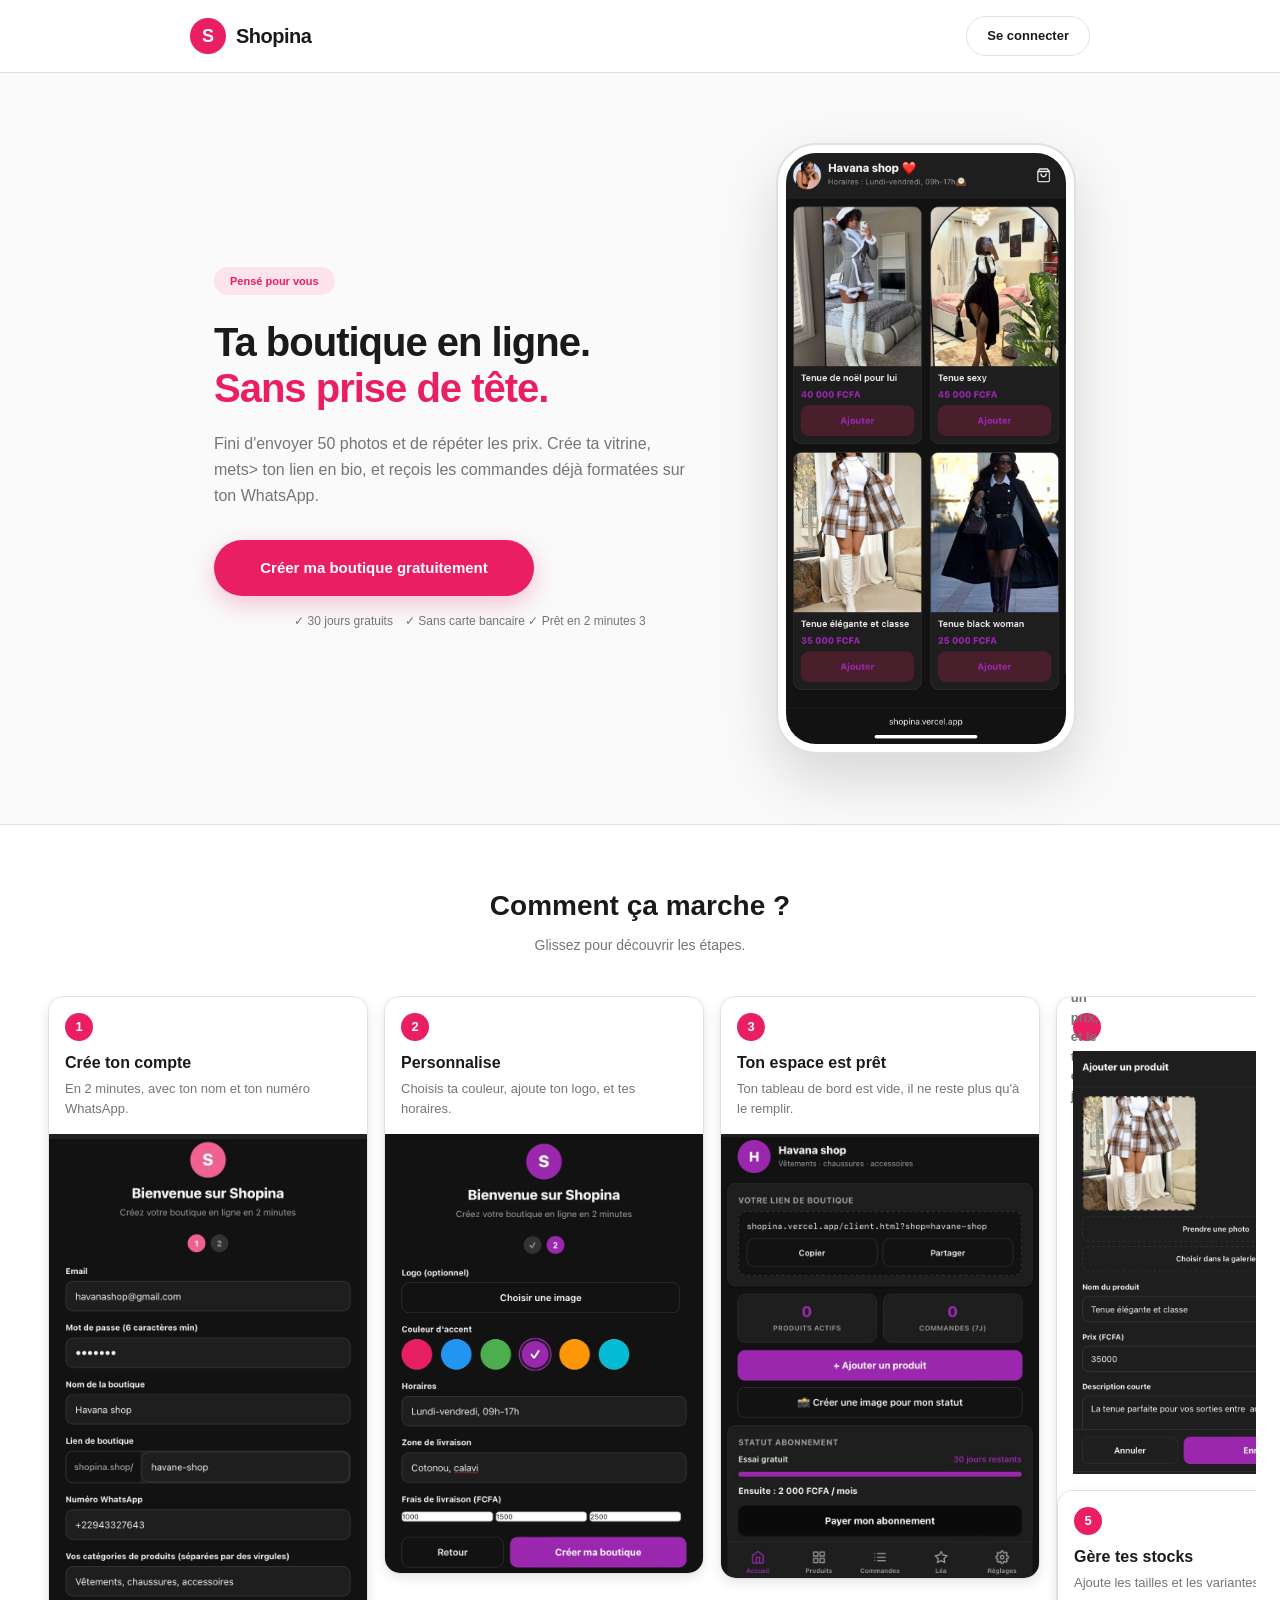
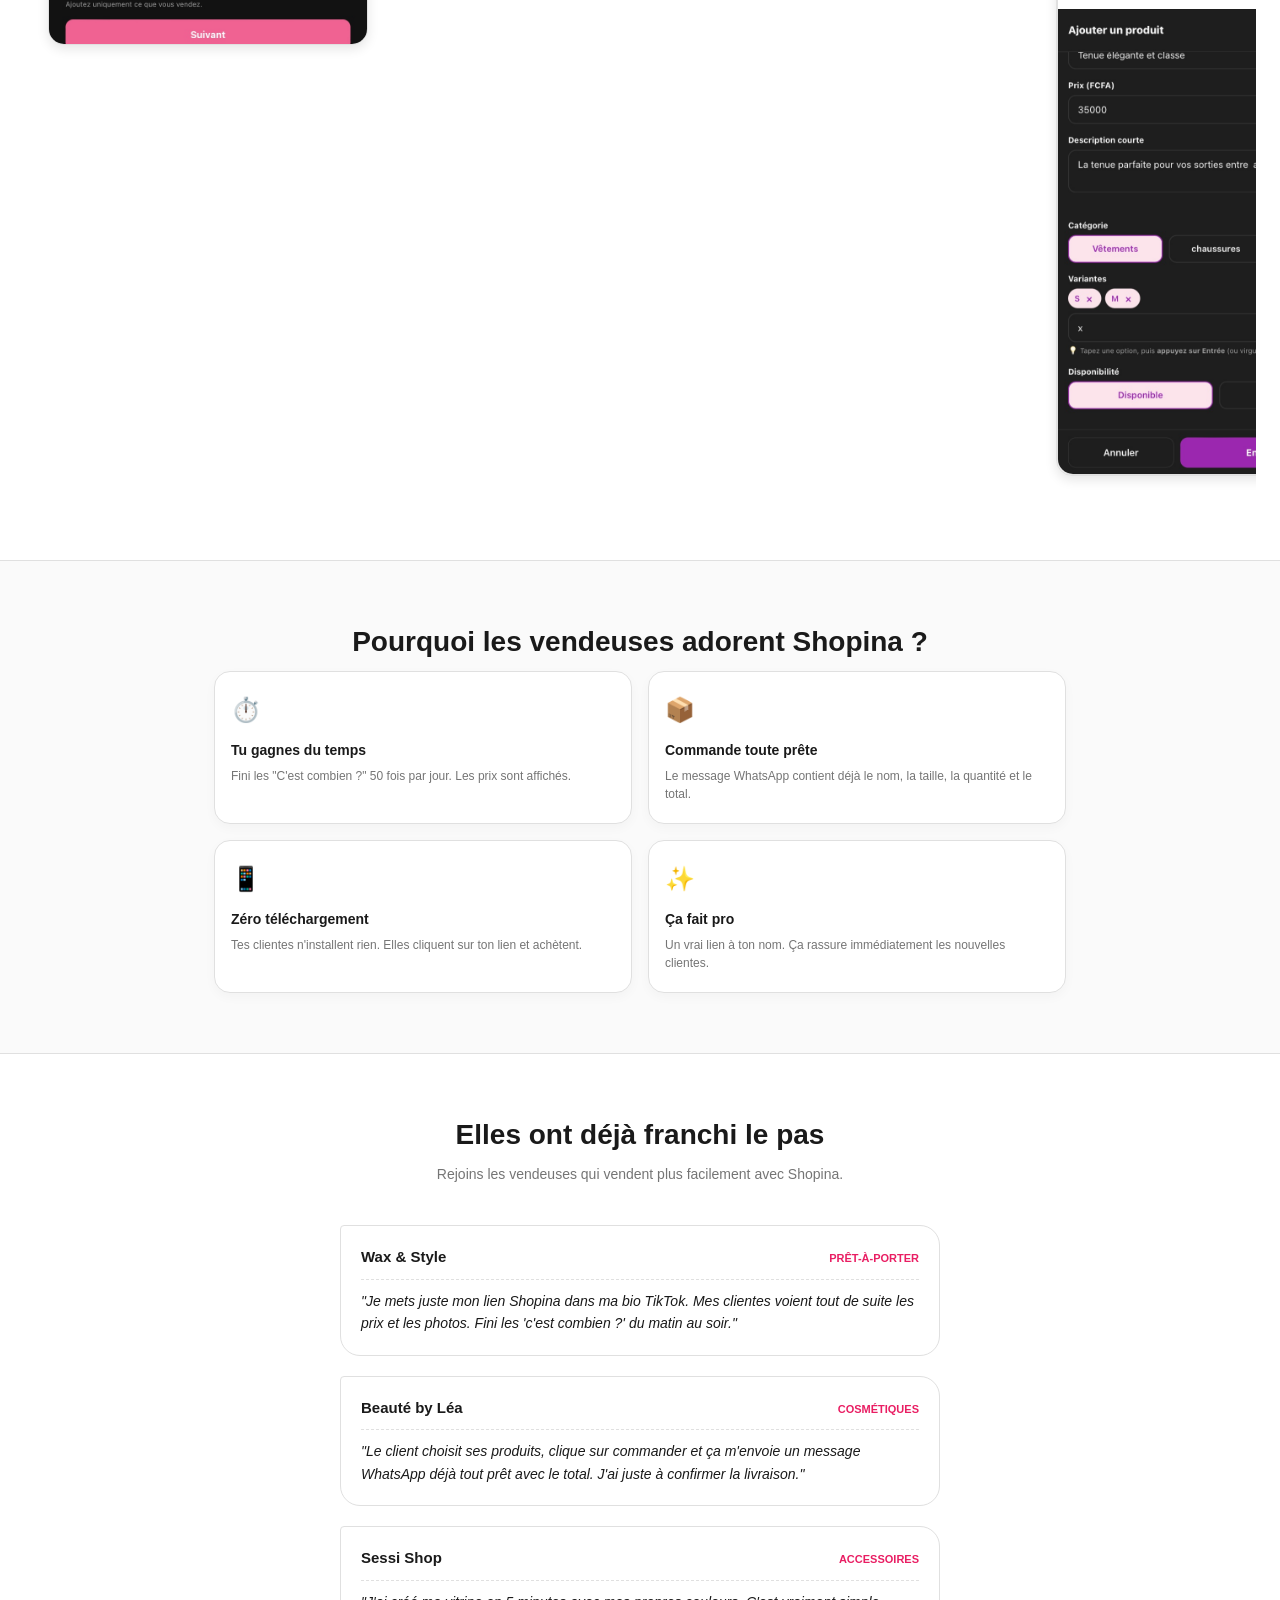
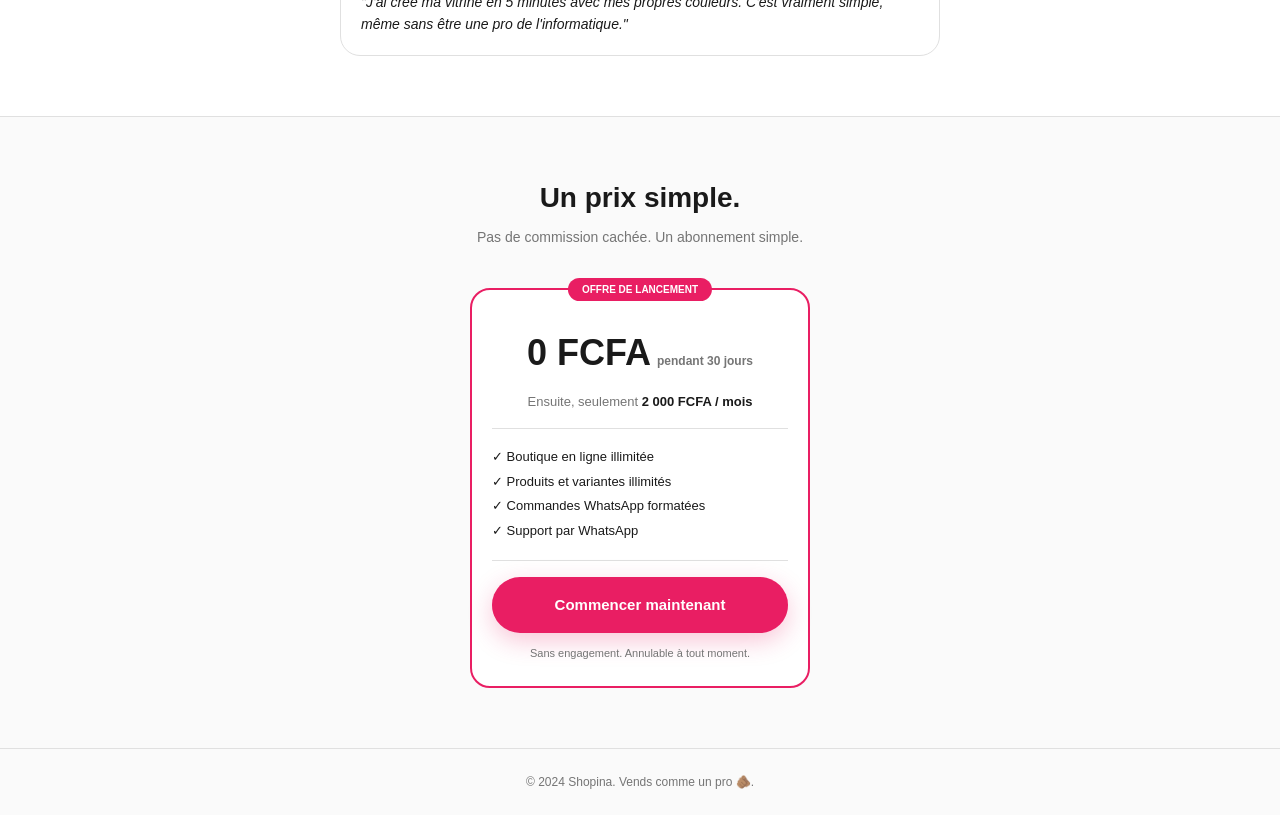
==== commit ab697fc6: "Add carousel cards for steps 4, 5, and 6" ====
--- a/index.html
+++ b/index.html
@@ -104,6 +104,7 @@
           </div>
           <div class="lp-carousel-img"><img src="assets/capture-etape3.png" alt="Étape 3"></div>
         </div>
+      
         <div class="lp-carousel-card">
           <div class="lp-carousel-text">
             <div class="lp-step-num">4</divoute un produit</h3>
@@ -119,6 +120,7 @@
           </div>
           <div class="lp-carousel-img"><img src="assets/capture-etape5.png" alt="Étape 5"></div>
         </div>
+        </div>
         <div class="lp-carousel-card">
           <div class="lp-carousel-text">
             <div class="lp-step-num">6</div>
@@ -129,6 +131,7 @@
         </div>
       </div>
      </div>   
+    </div>
     </section>
 
     <!-- ============ AVANTAGES ============ -->
--- a/css/accueil.css
+++ b/css/accueil.css
@@ -219,10 +219,86 @@
   margin-bottom: 40px;
 }
 
-40px;
-}
-
-
+/* ---------------- CARROUSEL (SANS HAUTEUR MAX, 100% HORIZONTAL) ---------------- */
+.lp-carousel-container {
+  width: 100%;
+  overflow: hidden;
+}
+
+.lp-carousel {
+  display: flex;
+  flex-direction: row;
+  flex-wrap: nowrap; /* Empêche ABSOLUMENT le passage à la ligne */
+  align-items: flex-start; /* Les cartes ne s'étirent pas pour avoir la même hauteur */
+  gap: 16px;
+  overflow-x: auto;
+  scroll-snap-type: x mandatory;
+  -webkit-overflow-scrolling: touch;
+  padding: 0 24px 24px 24px;
+  scrollbar-width: none;
+}
+
+.lp-carousel::-webkit-scrollbar { display: none; }
+
+.lp-carousel-card {
+  flex: 0 0 85%; /* Largeur fixe pour le défilement */
+  max-width: 320px;
+  scroll-snap-align: center;
+  background: var(--bg-card);
+  border: 1px solid var(--border-color);
+  border-radius: 16px;
+  overflow: hidden;
+  display: flex;
+  flex-direction: column;
+  box-shadow: 0 4px 12px rgba(0,0,0,0.1);
+  /* PAS DE HAUTEUR FIXE ICI : la carte s'adapte à son contenu */
+}
+
+.lp-carousel-img {
+  width: 100%;
+  /* PAS DE HAUTEUR FIXE ICI : l'image garde sa hauteur naturelle */
+  display: block; 
+}
+
+.lp-carousel-img img {
+  width: 100%;
+  height: auto; /* L'IMAGE GARDE SON RATIO ET SA HAUTEUR EXACTE */
+  display: block;
+}
+
+.lp-carousel-text {
+  padding: 16px;
+  background: var(--bg-card);
+  /* Le texte suit l'image, quelle que soit la hauteur de l'image */
+}
+
+.lp-carousel-text .lp-step-num {
+  width: 28px;
+  height: 28px;
+  border-radius: 50%;
+  background: var(--accent);
+  color: #fff;
+  display: flex;
+  align-items: center;
+  justify-content: center;
+  font-size: 13px;
+  font-weight: 800;
+  margin-bottom: 10px;
+}
+
+.lp-carousel-text h3 {
+  font-size: 16px;
+  font-weight: 800;
+  color: var(--text-main);
+  margin-bottom: 4px;
+}
+
+.lp-carousel-text p {
+  font-size: 13px;
+  line-height: 1.5;
+  color: var(--text-muted);
+  margin: 0;
+}
 
 /* ---------------- AVANTAGES (REVENUS EN CARTES) ---------------- */
 .lp-features {
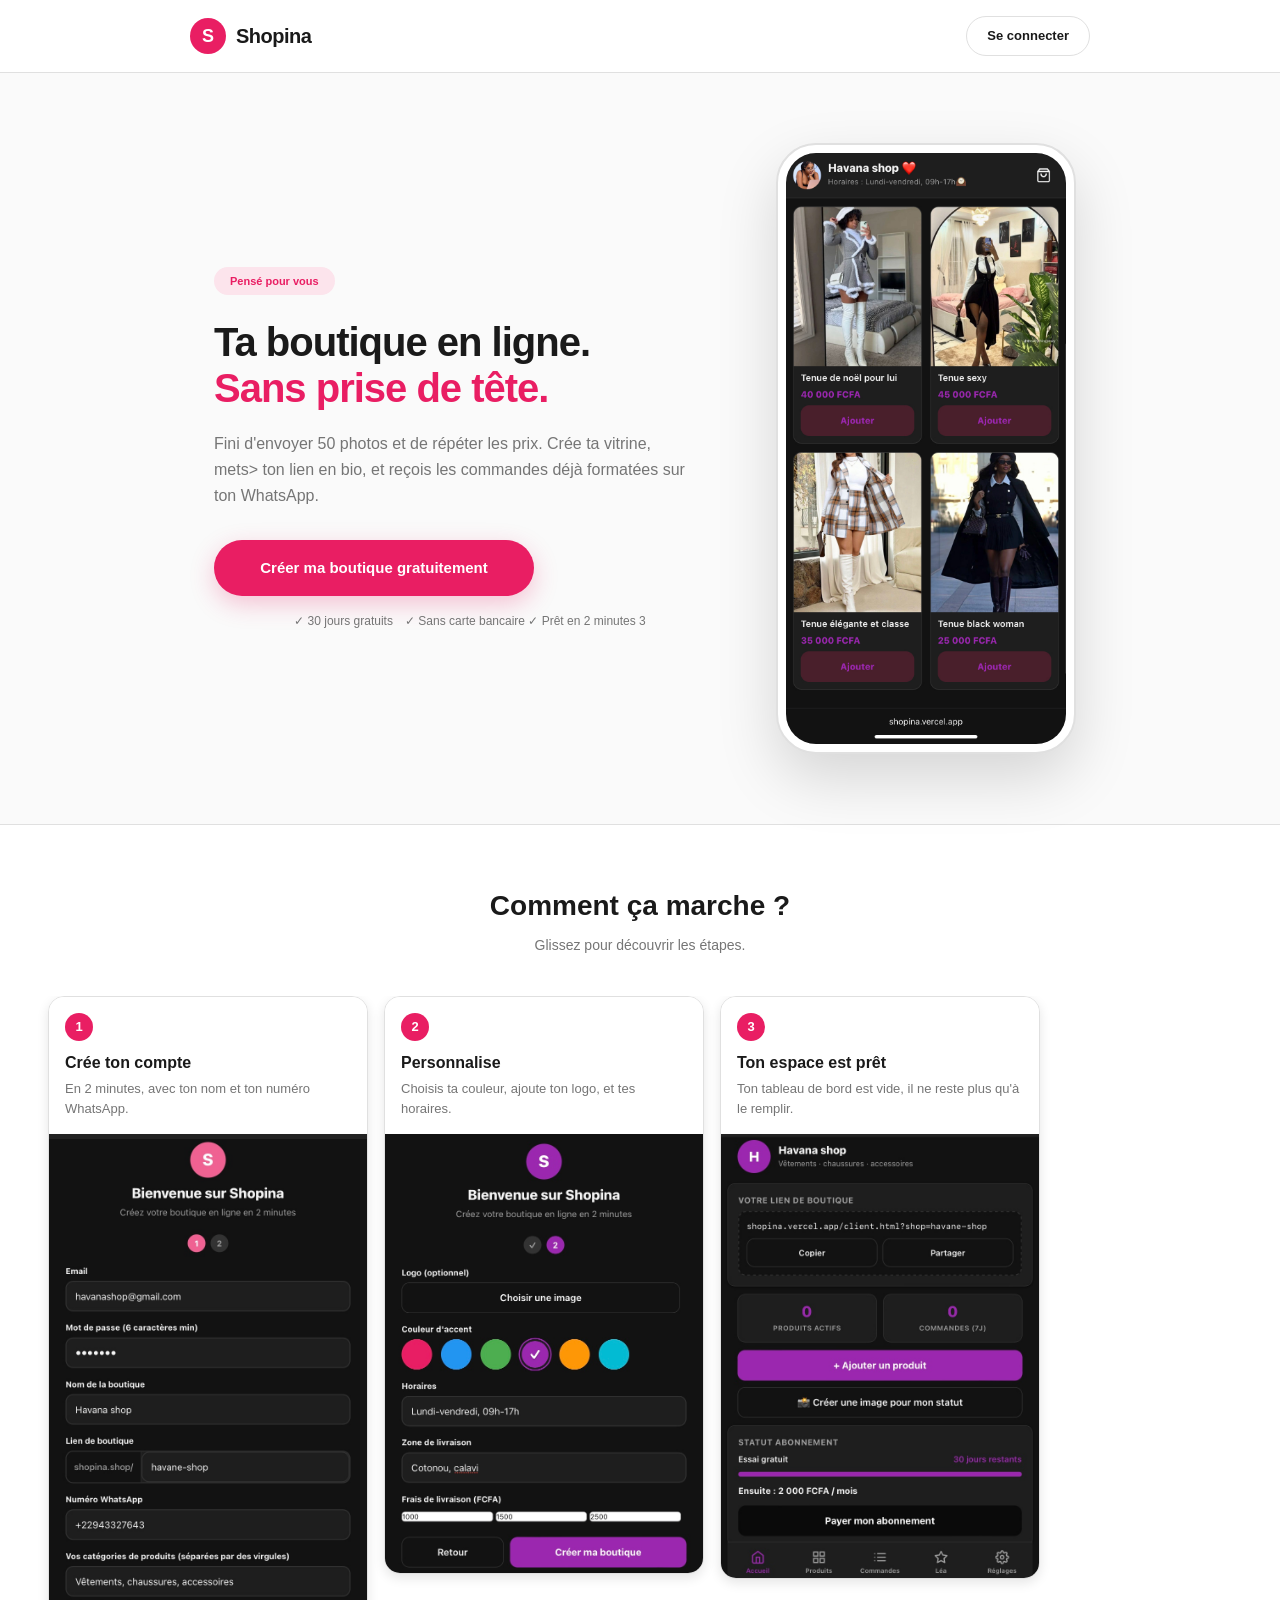
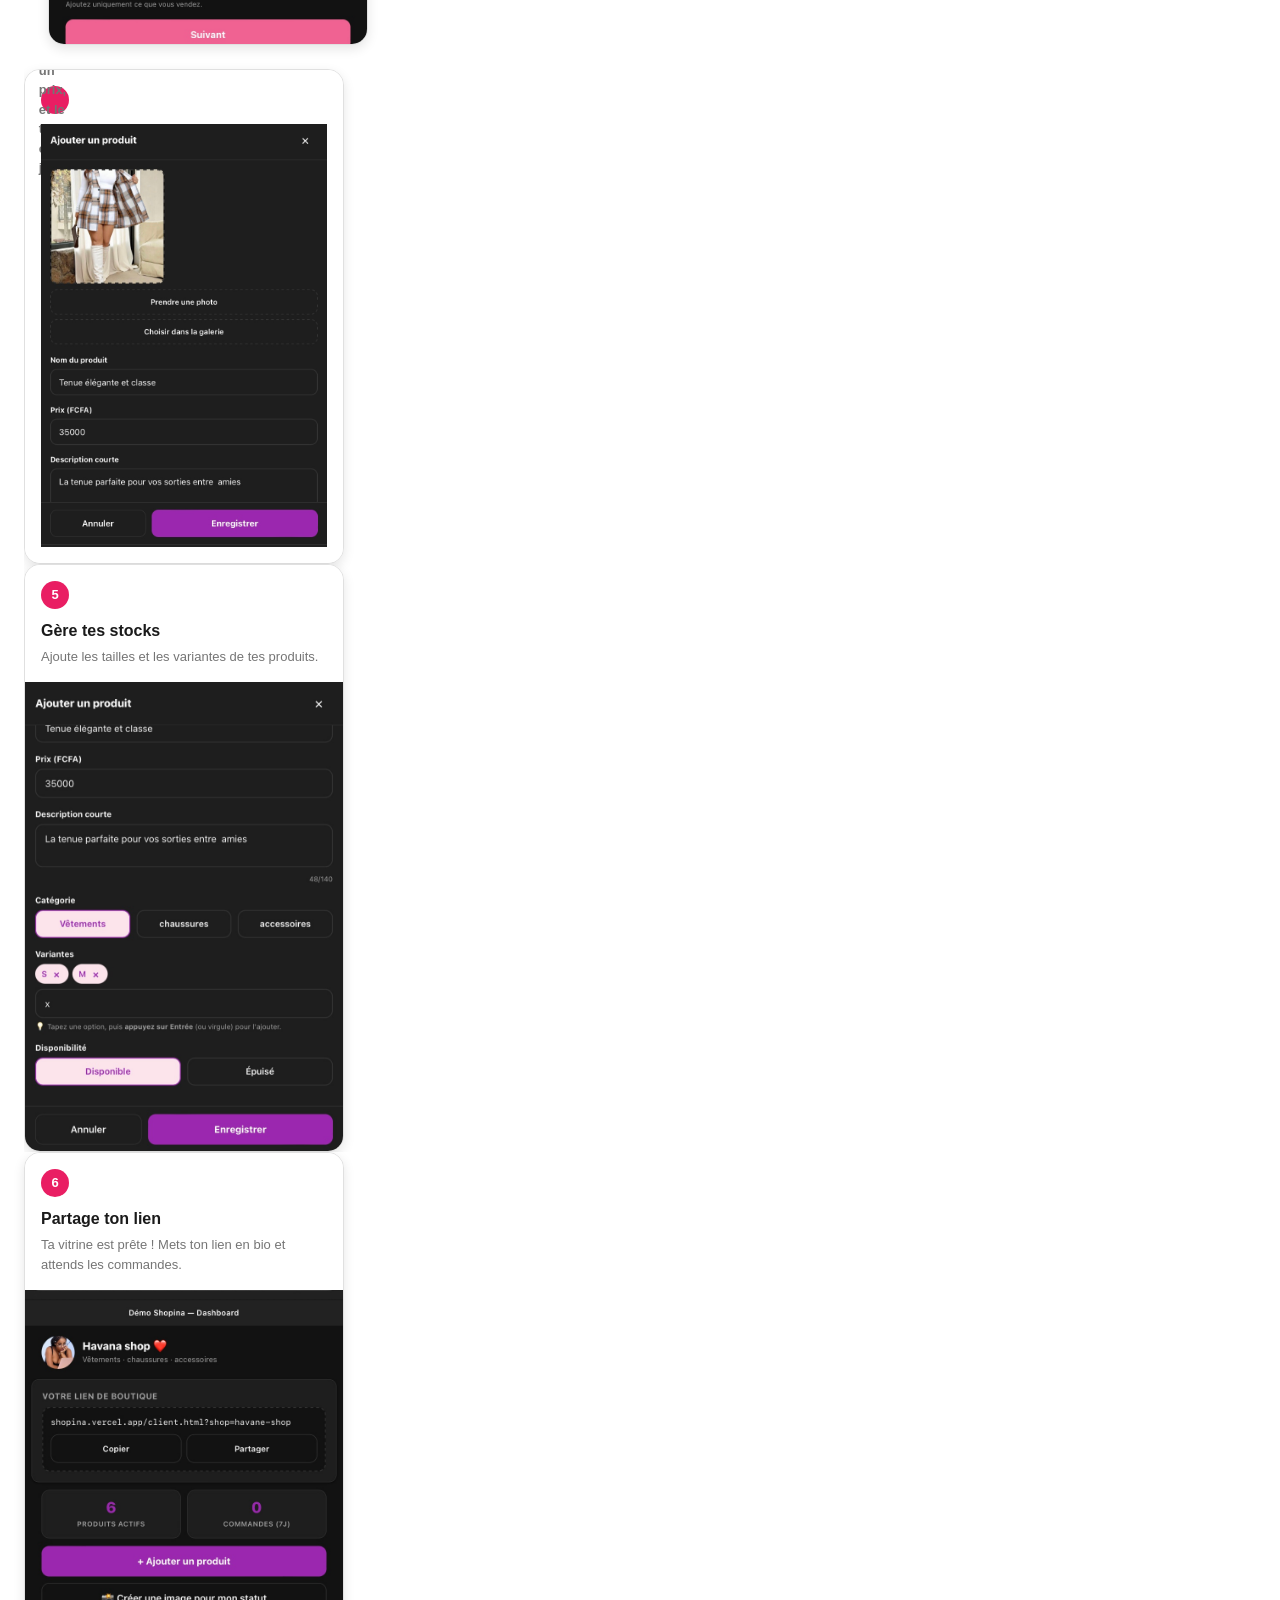
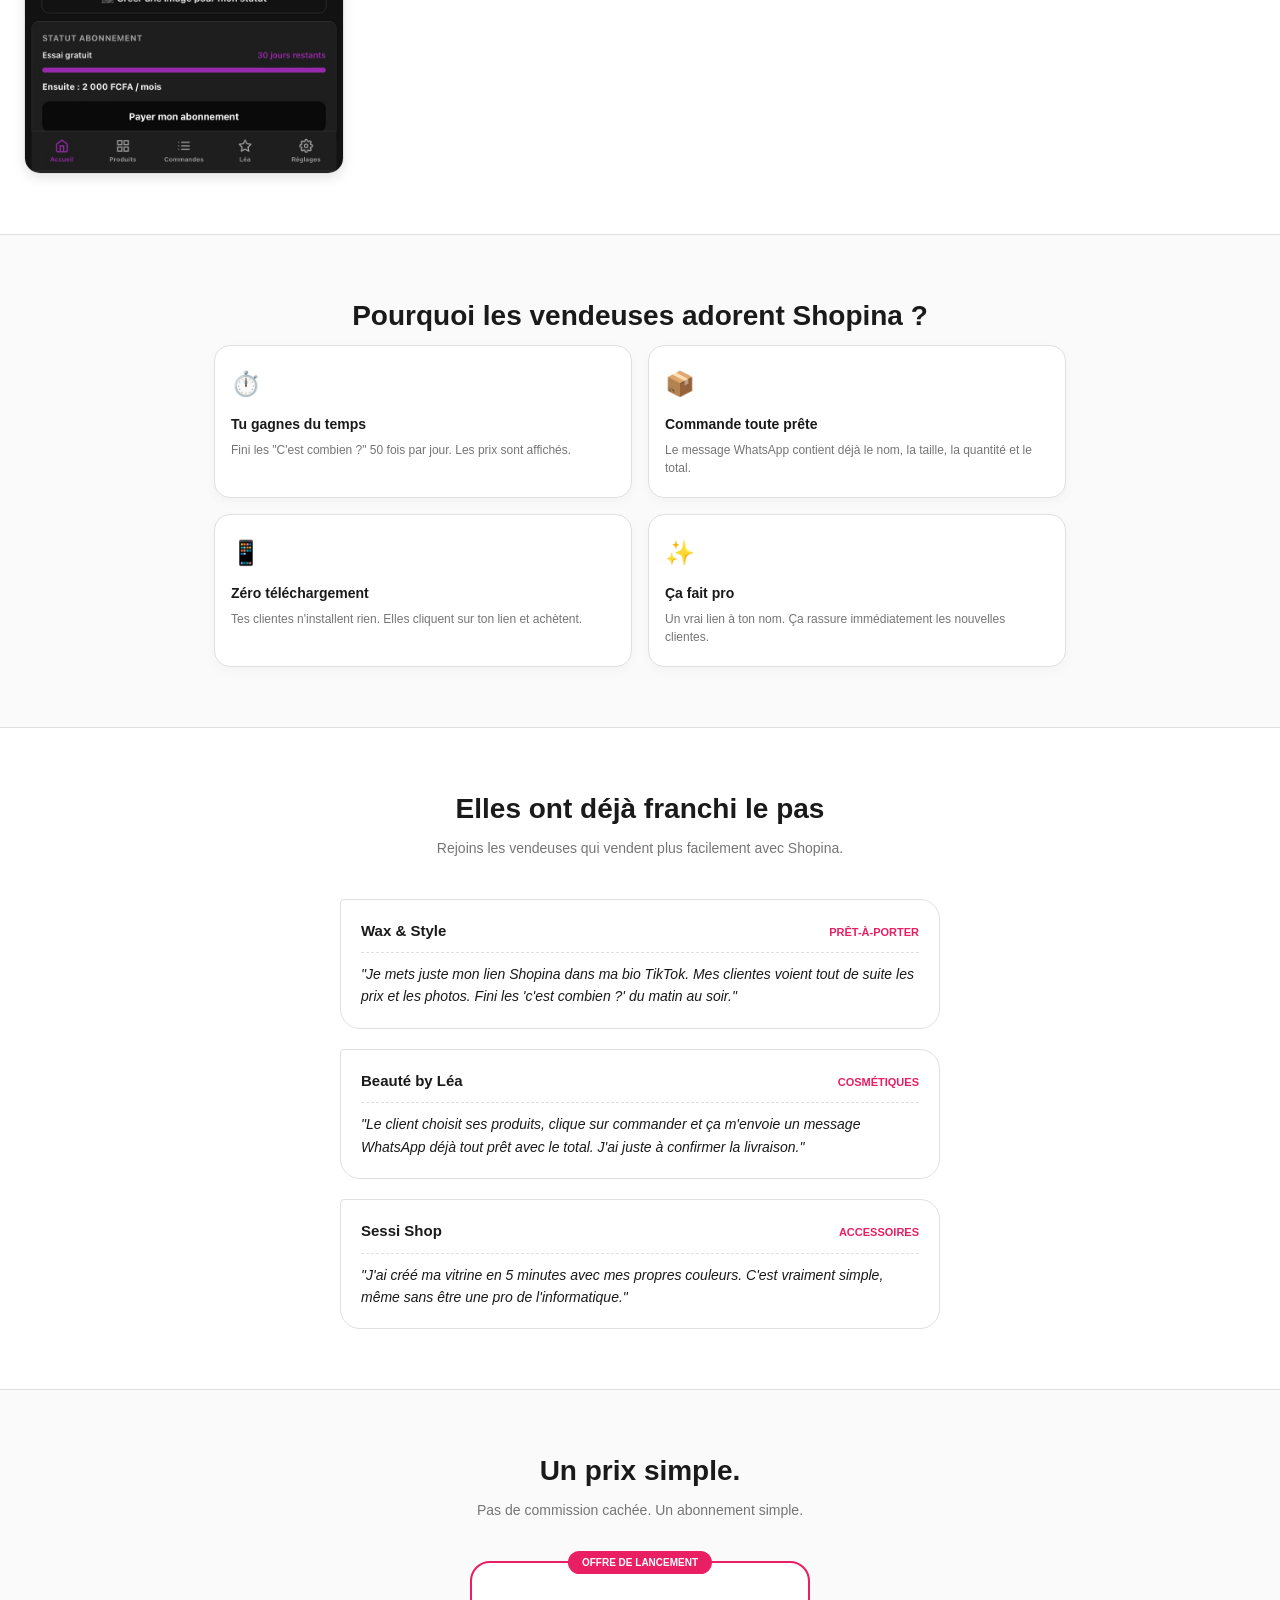
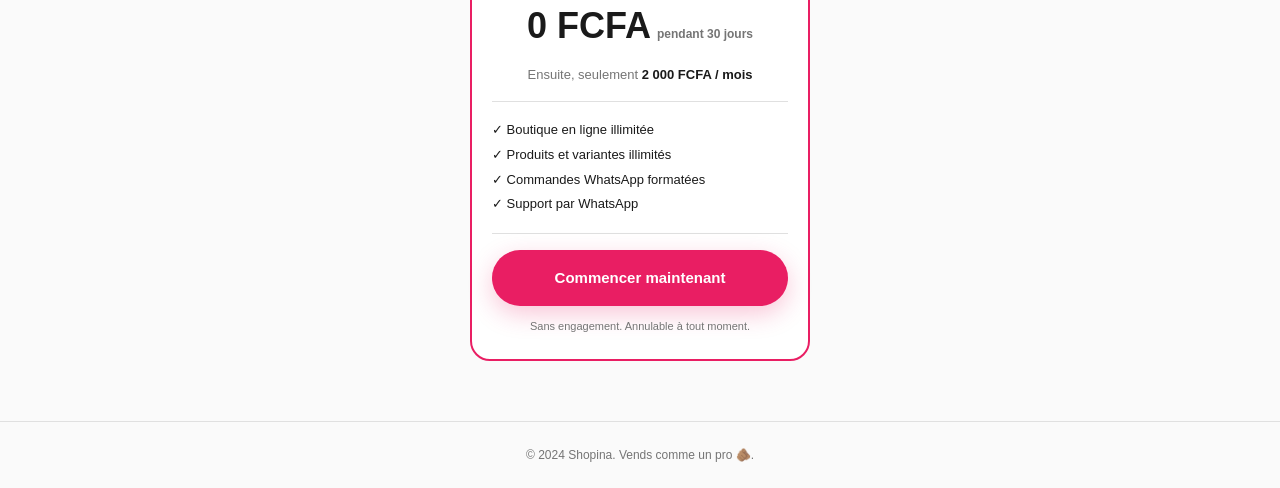
==== commit 8e93c23e: "Fix HTML structure by closing div tags" ====
--- a/index.html
+++ b/index.html
@@ -104,13 +104,14 @@
           </div>
           <div class="lp-carousel-img"><img src="assets/capture-etape3.png" alt="Étape 3"></div>
         </div>
-      
+      </div>
         <div class="lp-carousel-card">
           <div class="lp-carousel-text">
             <div class="lp-step-num">4</divoute un produit</h3>
             <p>Une photo, un prix, et le tour est joué.</p>
           </div>
           <div class="lp-carousel-img"><img src="assets/capture-etape4.png" alt="Étape 4"></div>
+        </div>
         </div>
         <div class="lp-carousel-card">
           <div class="lp-carousel-text">
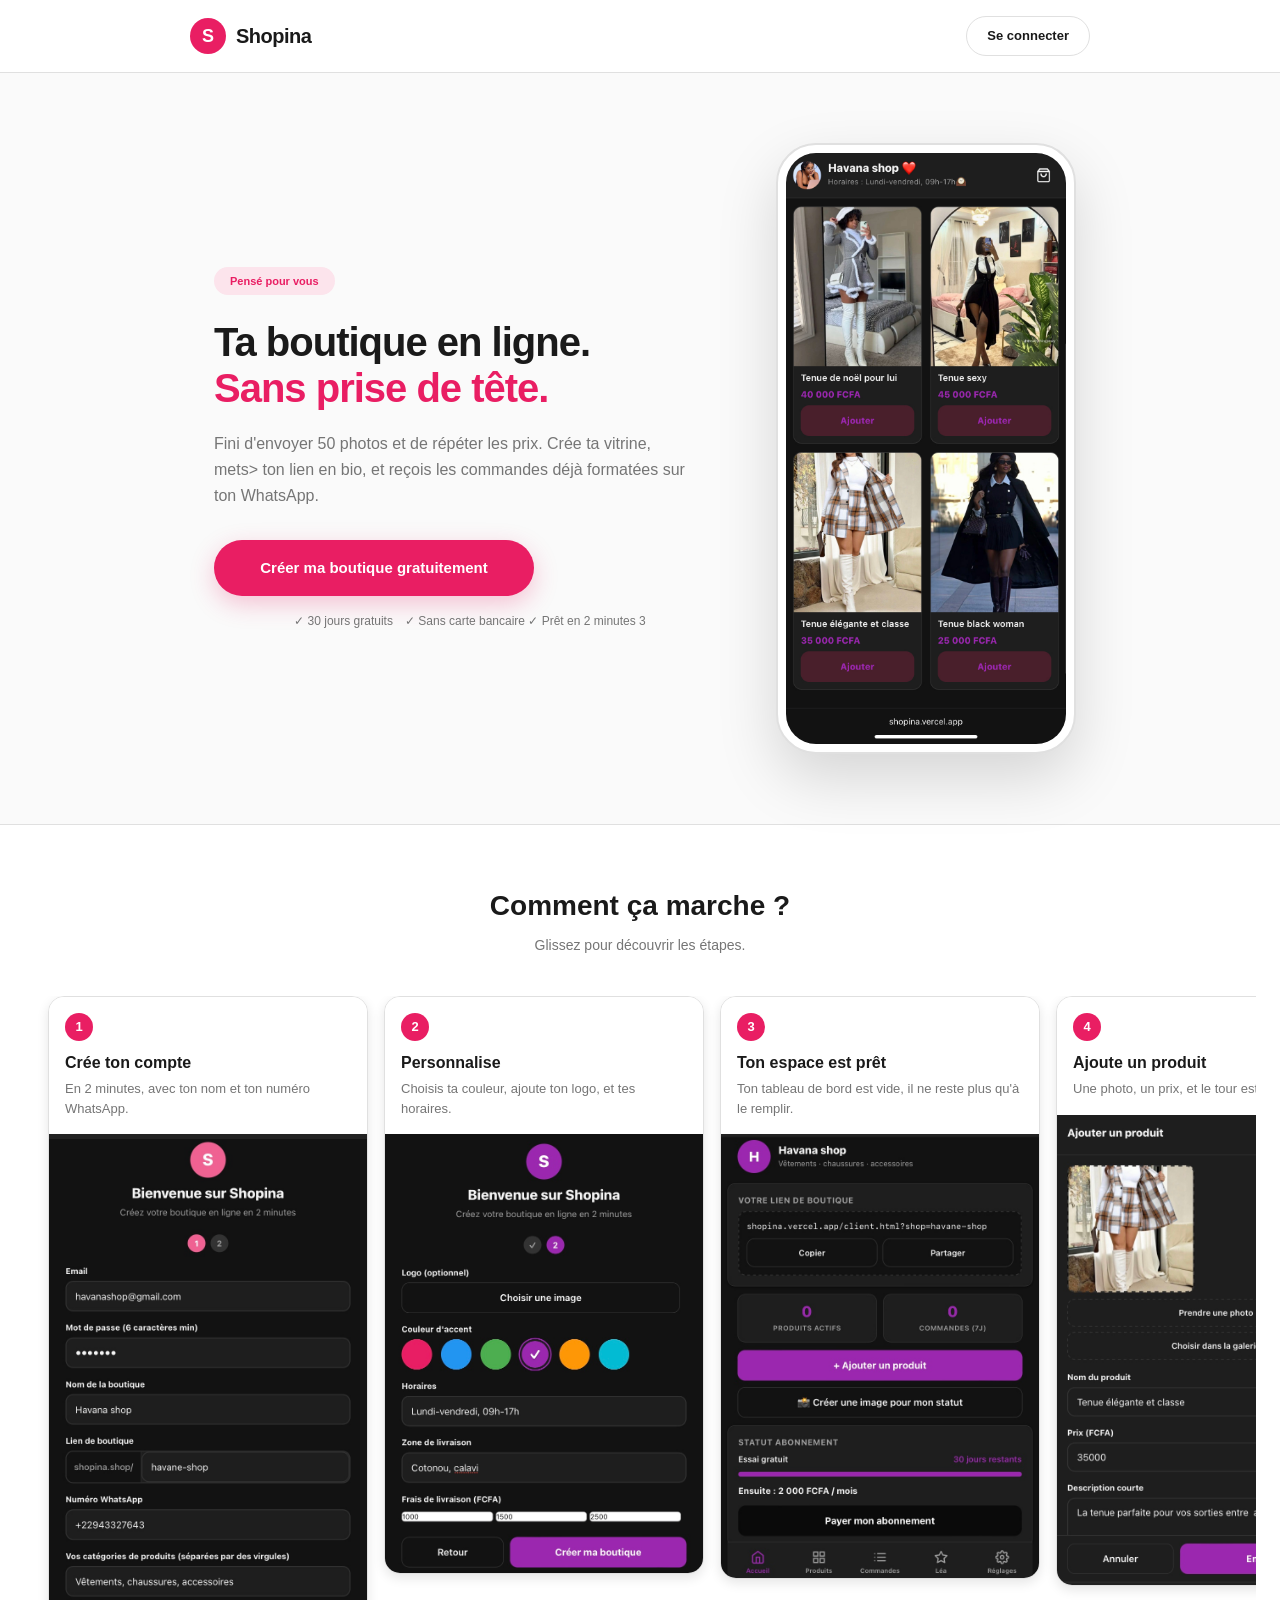
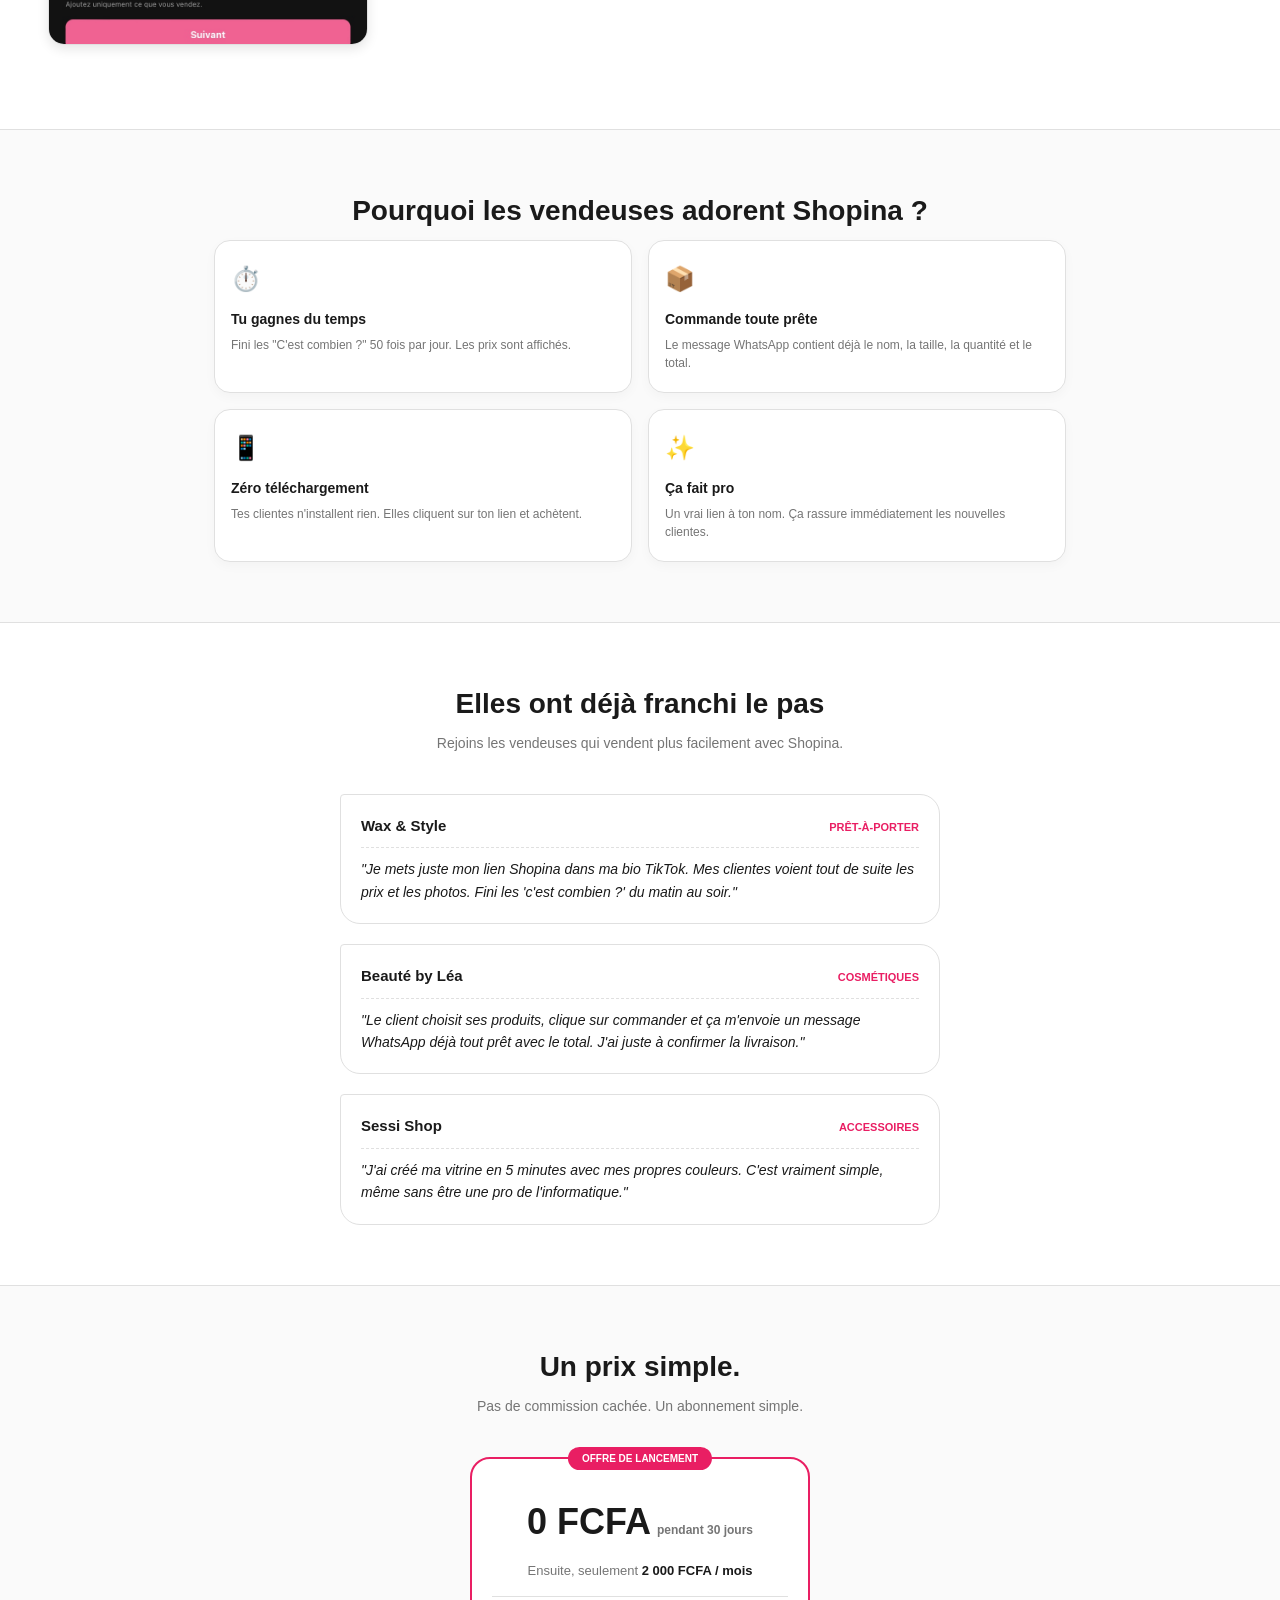
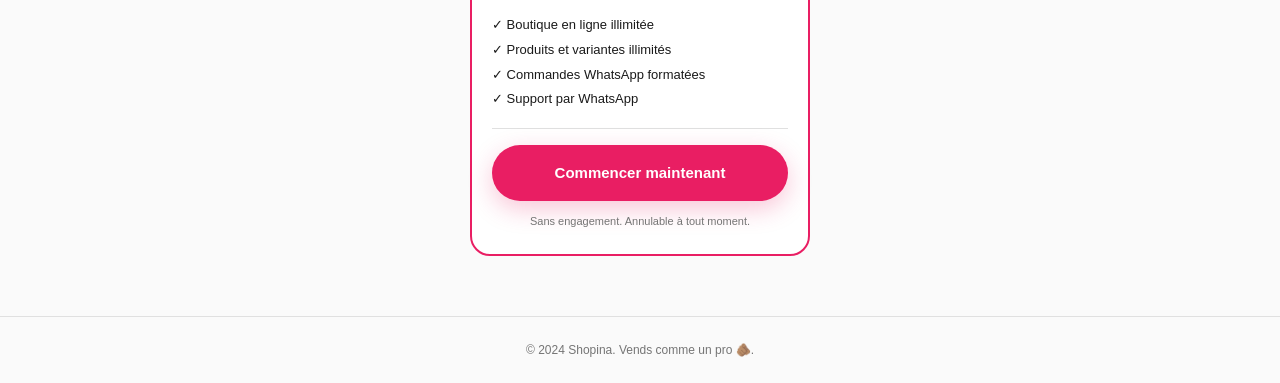
==== commit 1716950b: "Refactor carousel section in index.html" ====
--- a/index.html
+++ b/index.html
@@ -73,66 +73,76 @@
       </div>
     </section>
 
-    <!-- ============ COMMENT ÇA MARCHE (LE CARROUSEL 3D) ============ -->
-    <!-- (On garde la structure actuelle pour l'instant, on la modifiera à l'étape 3) -->
+  <!-- ============ COMMENT ÇA MARCHE ============ -->
     <section class="lp-section lp-section-alt">
       <h2 class="lp-section-title">Comment ça marche ?</h2>
       <p class="lp-section-sub">Glissez pour découvrir les étapes.</p>
-<div class="lp-carousel-container">
-      <div class="lp-carousel">
-        <div class="lp-carousel-card">
-          <div class="lp-carousel-text">
-            <div class="lp-step-num">1</div>
-            <h3>Crée ton compte</h3>
-            <p>En 2 minutes, avec ton nom et ton numéro WhatsApp.</p>
-          </div>
-          <div class="lp-carousel-img"><img src="assets/capture-etape1.png" alt="Étape 1"></div>
-        </div>
-        <div class="lp-carousel-card">
-          <div class="lp-carousel-text">
-            <div class="lp-step-num">2</div>
-            <h3>Personnalise</h3>
-            <p>Choisis ta couleur, ajoute ton logo, et tes horaires.</p>
-          </div>
-          <div class="lp-carousel-img"><img src="assets/capture-etape2.png" alt="Étape 2"></div>
-        </div>
-        <div class="lp-carousel-card">
-          <div class="lp-carousel-text">
-            <div class="lp-step-num">3</div>
-            <h3>Ton espace est prêt</h3>
-            <p>Ton tableau de bord est vide, il ne reste plus qu'à le remplir.</p>
-          </div>
-          <div class="lp-carousel-img"><img src="assets/capture-etape3.png" alt="Étape 3"></div>
-        </div>
-      </div>
-        <div class="lp-carousel-card">
-          <div class="lp-carousel-text">
-            <div class="lp-step-num">4</divoute un produit</h3>
-            <p>Une photo, un prix, et le tour est joué.</p>
-          </div>
-          <div class="lp-carousel-img"><img src="assets/capture-etape4.png" alt="Étape 4"></div>
-        </div>
-        </div>
-        <div class="lp-carousel-card">
-          <div class="lp-carousel-text">
-            <div class="lp-step-num">5</div>
-            <h3>Gère tes stocks</h3>
-            <p>Ajoute les tailles et les variantes de tes produits.</p>
-          </div>
-          <div class="lp-carousel-img"><img src="assets/capture-etape5.png" alt="Étape 5"></div>
-        </div>
-        </div>
-        <div class="lp-carousel-card">
-          <div class="lp-carousel-text">
-            <div class="lp-step-num">6</div>
-            <h3>Partage ton lien</h3>
-            <p>Ta vitrine est prête ! Mets ton lien en bio et attends les commandes.</p>
-          </div>
-          <div class="lp-carousel-img"><img src="assets/capture-etape6.png" alt="Étape 6"></div>
-        </div>
-      </div>
-     </div>   
-    </div>
+
+      <div class="lp-carousel-container">
+        <div class="lp-carousel">
+          
+          <!-- Carte 1 -->
+          <div class="lp-carousel-card">
+            <div class="lp-carousel-text">
+              <div class="lp-step-num">1</div>
+              <h3>Crée ton compte</h3>
+              <p>En 2 minutes, avec ton nom et ton numéro WhatsApp.</p>
+            </div>
+            <div class="lp-carousel-img"><img src="assets/capture-etape1.png" alt="Étape 1"></div>
+          </div>
+
+          <!-- Carte 2 -->
+          <div class="lp-carousel-card">
+            <div class="lp-carousel-text">
+              <div class="lp-step-num">2</div>
+              <h3>Personnalise</h3>
+              <p>Choisis ta couleur, ajoute ton logo, et tes horaires.</p>
+            </div>
+            <div class="lp-carousel-img"><img src="assets/capture-etape2.png" alt="Étape 2"></div>
+          </div>
+
+          <!-- Carte 3 -->
+          <div class="lp-carousel-card">
+            <div class="lp-carousel-text">
+              <div class="lp-step-num">3</div>
+              <h3>Ton espace est prêt</h3>
+              <p>Ton tableau de bord est vide, il ne reste plus qu'à le remplir.</p>
+            </div>
+            <div class="lp-carousel-img"><img src="assets/capture-etape3.png" alt="Étape 3"></div>
+          </div>
+
+          <!-- Carte 4 -->
+          <div class="lp-carousel-card">
+            <div class="lp-carousel-text">
+              <div class="lp-step-num">4</div>
+              <h3>Ajoute un produit</h3>
+              <p>Une photo, un prix, et le tour est joué.</p>
+            </div>
+            <div class="lp-carousel-img"><img src="assets/capture-etape4.png" alt="Étape 4"></div>
+          </div>
+
+          <!-- Carte 5 -->
+          <div class="lp-carousel-card">
+            <div class="lp-carousel-text">
+              <div class="lp-step-num">5</div>
+              <h3>Gère tes stocks</h3>
+              <p>Ajoute les tailles et les variantes de tes produits.</p>
+            </div>
+            <div class="lp-carousel-img"><img src="assets/capture-etape5.png" alt="Étape 5"></div>
+          </div>
+
+          <!-- Carte 6 -->
+          <div class="lp-carousel-card">
+            <div class="lp-carousel-text">
+              <div class="lp-step-num">6</div>
+              <h3>Partage ton lien</h3>
+              <p>Ta vitrine est prête ! Mets ton lien en bio et attends les commandes.</p>
+            </div>
+            <div class="lp-carousel-img"><img src="assets/capture-etape6.png" alt="Étape 6"></div>
+          </div>
+
+        </div> <!-- Fermeture du carrousel -->
+      </div> <!-- Fermeture du conteneur -->
     </section>
 
     <!-- ============ AVANTAGES ============ -->
